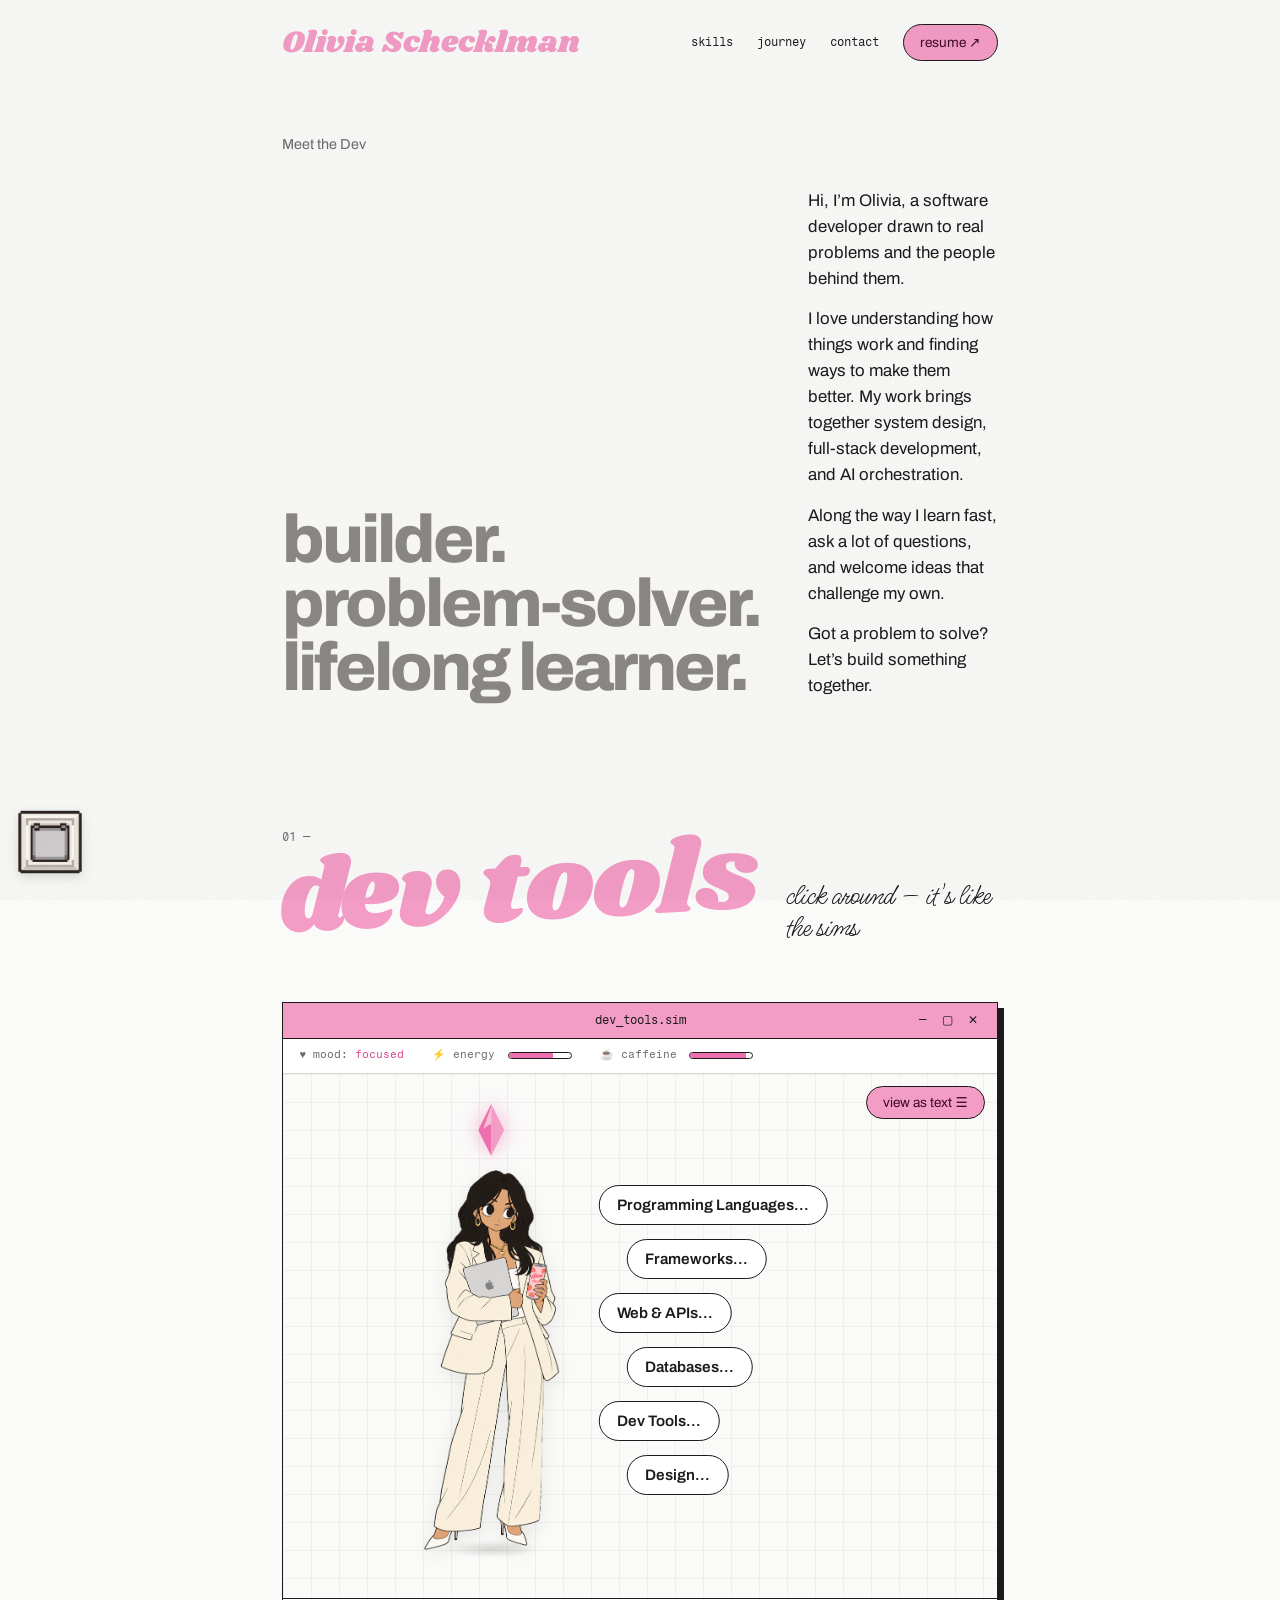
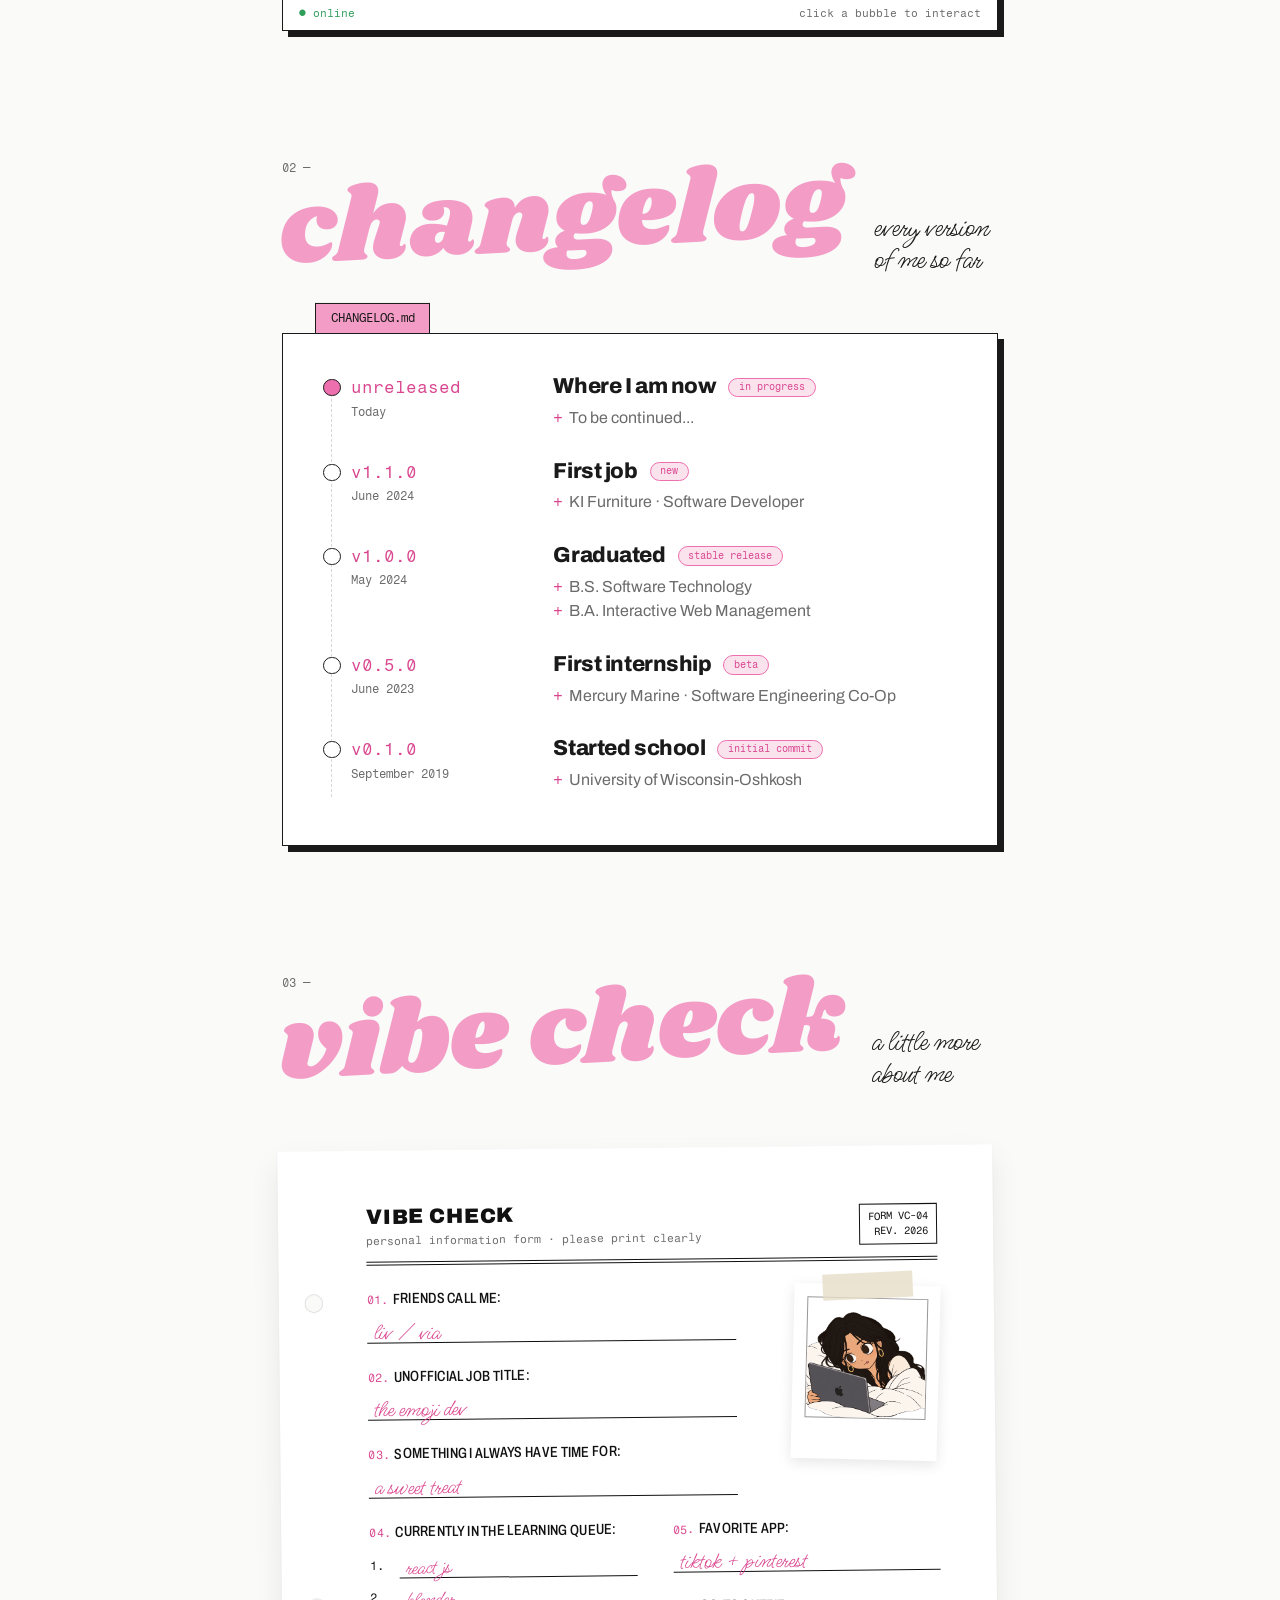
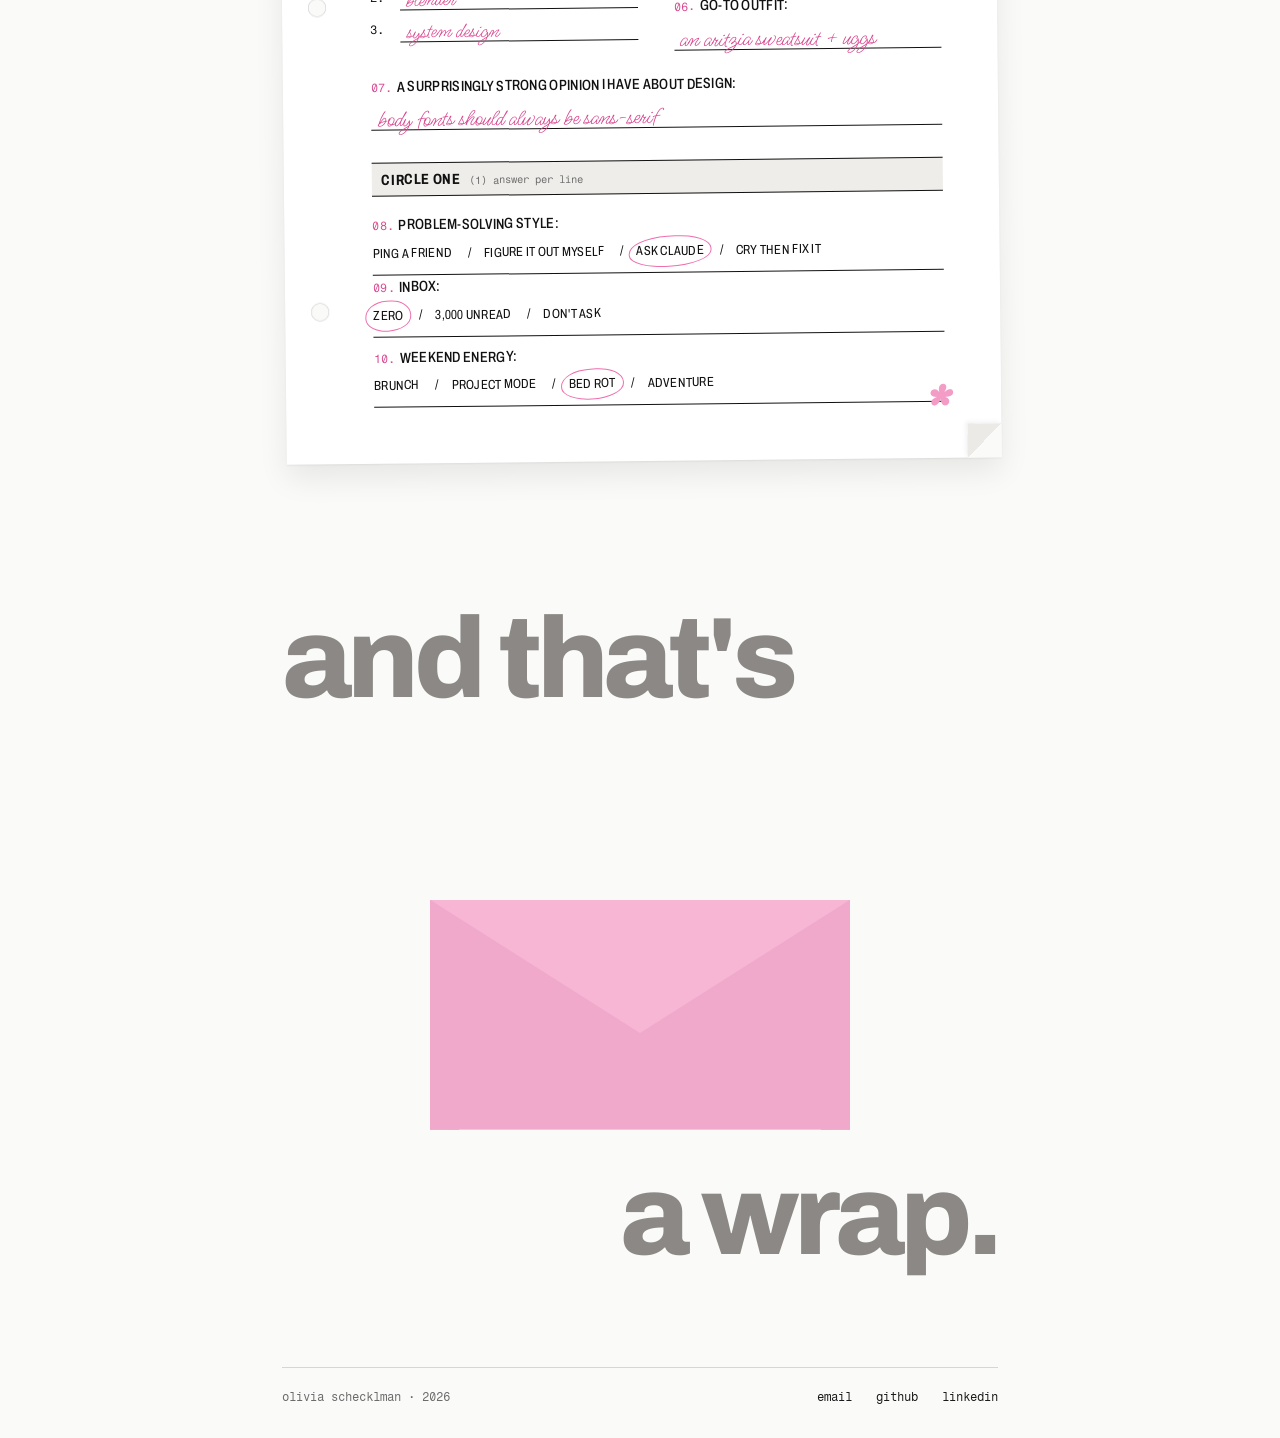
==== index.html @ 9775f5c8 "Build portfolio site with pixel cat companions - Portfolio page: intro, dev tools, changelog and vib" ====
<!DOCTYPE html>
<html lang="en">
<head>
  <meta charset="UTF-8" />
  <meta name="viewport" content="width=device-width, initial-scale=1.0" />
  <title>Olivia — Software Developer</title>
  <meta name="description" content="Portfolio of Olivia, a software developer." />
  <link rel="preconnect" href="https://fonts.googleapis.com" />
  <link rel="preconnect" href="https://fonts.gstatic.com" crossorigin />
  <link href="https://fonts.googleapis.com/css2?family=Archivo:wdth,wght@62..125,400..900&family=Fragment+Mono&family=Ms+Madi&family=Shrikhand&display=swap" rel="stylesheet" />
  <link rel="stylesheet" href="styles.css" />
</head>
<body>
  <header class="nav wrap">
    <a href="#top" class="logo">
      <span class="logo-mark">Olivia</span>
      <span class="logo-script">Schecklman</span>
    </a>
    <nav>
      <!-- <a href="#work">work</a> -->
      <a href="#skills">skills</a>
      <a href="#journey">journey</a>
      <a href="#contact">contact</a>
      <!-- Opens resume.pdf (put it next to index.html) in a new tab -->
      <a class="pill pill--pink" href="resume.pdf" target="_blank" rel="noopener">resume ↗</a>
    </nav>
  </header>

  <main id="top">
    <!-- Photo hero (handwritten notes + giant pink name over a halftone photo): hidden until there's a
         photo. To bring it back, delete the comment markers around this section (including the pair
         around the "Replace the placeholder" note) and swap in the photo.
    <section class="hero wrap">
      <p class="note hero-note hero-note--hi">Hello there!</p>
      <p class="note hero-note hero-note--guide">since you're new here,<br />let me be your tour guide</p>

-->
      <!-- Replace the placeholder with <img src="me.jpg" alt="Olivia" /> -->
<!--
      <figure class="hero-photo halftone">
        <span class="placeholder-label">your photo</span>
      </figure>

      <h1 class="hero-name">Olivia</h1>

      <svg class="doodle hero-arrow" viewBox="0 0 160 90" aria-hidden="true">
        <path d="M150 8C120 4 96 20 92 40c-4 20 22 22 20 6-2-14-30-10-44 4C50 66 30 78 8 80" />
        <path d="M18 70L8 80l13 5" />
      </svg>

      <div class="hero-foot">
        <span>Meet the Dev</span>
      </div>
    </section>
    -->


    <p class="meet-tag wrap">Meet the Dev</p>

    <!-- Intro -->
    <section class="intro wrap">
      <p class="statement">builder.<br />problem&#8209;solver.<br />lifelong learner.</p>
      <div class="intro-copy">
        <p>
          Hi, I’m Olivia, a software developer drawn to real problems and the
          people behind them.
        </p>
        <p>
          I love understanding how things work and finding ways to make them
          better. My work brings together system design, full-stack
          development, and AI orchestration. 
        </p>
        <p>
          Along the way I learn fast, ask a
          lot of questions, and welcome ideas that challenge my own.
        </p>
        <p>
          Got a problem to solve? Let’s build something together.
        </p>
      </div>
    </section>

    <!-- Work: hidden until there are projects to show. To bring it back, delete the comment markers
         around this section (including the two pairs around the "Replace with" notes), restore the
         "work" nav link, and renumber the section headings (this one is 01).
    <section id="work" class="wrap">
      <header class="sec-head">
        <span class="sec-num">01</span>
        <h2 class="sec-title">show &amp; tell</h2>
        <p class="note sec-note">fresh out of my editor</p>
      </header>

      <div class="projects">
        <article class="project" style="--tilt: -1.5deg">
          <figure class="project-shot">
            <span class="tape" aria-hidden="true"></span>
-->
            <!-- Replace with <img src="project-one.png" alt="Project One screenshot" /> -->
<!--
            <div class="thumb halftone"><span class="placeholder-label">&lt;/&gt;</span></div>
          </figure>
          <div class="project-info">
            <span class="project-num">#01</span>
            <h3>Project One</h3>
            <p class="meta">React · Node.js · Postgres</p>
            <a href="#" class="pill" target="_blank" rel="noopener">explore →</a>
          </div>
        </article>

        <article class="project" style="--tilt: 1.5deg">
          <figure class="project-shot">
            <span class="tape" aria-hidden="true"></span>
-->
            <!-- Replace with <img src="project-two.png" alt="Project Two screenshot" /> -->
<!--
            <div class="thumb halftone"><span class="placeholder-label">&lt;/&gt;</span></div>
          </figure>
          <div class="project-info">
            <span class="project-num">#02</span>
            <h3>Project Two</h3>
            <p class="meta">Python · FastAPI · Docker</p>
            <a href="#" class="pill" target="_blank" rel="noopener">explore →</a>
          </div>
        </article>
      </div>
    </section>
    -->

    <!-- Skills -->
    <section id="skills" class="wrap">
      <header class="sec-head">
        <span class="sec-num">01</span>
        <h2 class="sec-title">dev tools</h2>
        <p class="note sec-note">click around — it's like the sims</p>
      </header>

      <!-- Sims-style skill menu: categories/skills are defined in skillTree in the script at the bottom -->
      <div class="sim-window">
        <div class="sim-titlebar">
          <span aria-hidden="true"></span>
          <span class="sim-wintitle">dev_tools.sim</span>
          <span class="sim-winctl" aria-hidden="true">— ▢ ✕</span>
        </div>
        <div class="sim-hud" aria-hidden="true">
          <span>♥ mood: <b>focused</b></span>
          <span>⚡ energy <span class="sim-bar"><span style="width:72%"></span></span></span>
          <span>☕ caffeine <span class="sim-bar"><span style="width:90%"></span></span></span>
        </div>
        <div class="sim-stage">
          <button class="pill pill--pink sim-text-btn" type="button" aria-haspopup="dialog" aria-controls="skills-text">view as text ☰</button>
      <div class="sim-menu" id="sim-menu">
        <div class="sim-center">
          <svg class="plumbob" viewBox="0 0 40 80" aria-hidden="true">
            <path class="plumbob-l" d="M20 0L0 40L20 80Z" />
            <path class="plumbob-r" d="M20 0L40 40L20 80Z" />
            <path class="plumbob-shine" d="M20 4L8 38L20 30Z" />
          </svg>
          <div class="sim-figure">
            <img src="images/sim-avatar.png" alt="Illustrated avatar of Olivia in a cream suit, holding a laptop and an energy drink" />
          </div>
        </div>
      </div>
        </div>
        <p class="sim-status" aria-hidden="true"><span>● online</span><span>click a bubble to interact</span></p>
      </div>

      <!-- "View as text" pop-up: draggable by its title bar, filled from skillTree by the script -->
      <div class="sim-window text-window" id="skills-text" role="dialog" aria-labelledby="skills-text-title" hidden>
        <div class="sim-titlebar text-window-bar">
          <span aria-hidden="true"></span>
          <span class="sim-wintitle" id="skills-text-title">skills.txt</span>
          <button class="text-window-close" type="button" aria-label="Close skills list">✕</button>
        </div>
        <div class="text-window-body"></div>
      </div>

      <noscript>
        <ul class="skills">
          <li class="pill">.NET</li>
          <li class="pill">C#</li>
          <li class="pill">C</li>
          <li class="pill">C++</li>
          <li class="pill">JavaScript</li>
          <li class="pill">Java</li>
          <li class="pill">TypeScript</li>
          <li class="pill">Dart</li>
          <li class="pill">Flutter</li>
          <li class="pill">VB</li>
          <li class="pill">AutoLISP</li>
          <li class="pill">React</li>
          <li class="pill">Node.js</li>
          <li class="pill">Python</li>
          <li class="pill">SQL</li>
          <li class="pill">NoSQL</li>
          <li class="pill">HTML &amp; CSS</li>
          <li class="pill">Git</li>
          <li class="pill">REST APIs</li>
        </ul>
      </noscript>
    </section>

    <!-- Journey -->
    <section id="journey" class="wrap">
      <header class="sec-head">
        <span class="sec-num">02</span>
        <h2 class="sec-title">changelog</h2>
        <p class="note sec-note">every version of me so far</p>
      </header>

      <!-- Career changelog: newest first. Edit entries below; data-version is what the counter ticks up to -->
      <div class="changelog" id="changelog">
        <div class="changelog-tab">CHANGELOG.md</div>
        <ol class="releases">
          <li class="release is-current" style="--i:0">
            <div class="release-meta">
              <span class="release-version">unreleased</span>
              <time>Today</time>
            </div>
            <div class="release-body">
              <h3>Where I am now <span class="release-tag">in progress</span></h3>
              <ul>
              <li>To be continued...</li>
              </ul>
            </div>
          </li>
          <li class="release" style="--i:1">
            <div class="release-meta">
              <span class="release-version" data-version="1.1.0">v1.1.0</span>
              <time>June 2024</time>
            </div>
            <div class="release-body">
              <h3>First job <span class="release-tag">new</span></h3>
              <ul>
              <li>KI Furniture · Software Developer</li>
              </ul>
            </div>
          </li>
          <li class="release" style="--i:2">
            <div class="release-meta">
              <span class="release-version" data-version="1.0.0">v1.0.0</span>
              <time>May 2024</time>
            </div>
            <div class="release-body">
              <h3>Graduated <span class="release-tag">stable release</span></h3>
              <ul>
              <li>B.S. Software Technology</li>
              <li>B.A. Interactive Web Management</li>
              </ul>
            </div>
          </li>
          <li class="release" style="--i:3">
            <div class="release-meta">
              <span class="release-version" data-version="0.5.0">v0.5.0</span>
              <time>June 2023</time>
            </div>
            <div class="release-body">
              <h3>First internship <span class="release-tag">beta</span></h3>
              <ul>
              <li>Mercury Marine · Software Engineering Co-Op</li>
              </ul>
            </div>
          </li>
          <li class="release" style="--i:4">
            <div class="release-meta">
              <span class="release-version" data-version="0.1.0">v0.1.0</span>
              <time>September 2019</time>
            </div>
            <div class="release-body">
              <h3>Started school <span class="release-tag">initial commit</span></h3>
              <ul>
              <li>University of Wisconsin-Oshkosh</li>
              </ul>
            </div>
          </li>
        </ol>
      </div>
    </section>

    <!-- Tech Girl intro card — answers are written in .answer spans; move .circled to change a pick -->
    <section id="intro-card" class="wrap">
      <header class="sec-head">
        <span class="sec-num">03</span>
        <h2 class="sec-title">vibe check</h2>
        <p class="note sec-note">a little more about me</p>
      </header>

      <!-- On desktop the pages dissolve into one sheet (display: contents); on phones they become flippable pages -->
      <div class="techgirl" id="vibe-book">
        <div class="tg-page" data-page="1">
          <header class="tg-formhead">
            <div>
              <p class="tg-form-title">VIBE CHECK</p>
              <p class="tg-form-sub">personal information form · please print clearly</p>
            </div>
            <p class="tg-form-no">FORM VC-04<br />REV. 2026</p>
          </header>

          <figure class="polaroid">
            <div class="polaroid-photo">
              <img src="images/vibe-avatar.png" alt="Illustrated Olivia bundled in blankets, coding on a laptop in bed" />
            </div>
          </figure>

          <div class="tg-field tg-friends">
            <p class="tg-label">FRIENDS CALL ME:</p>
            <p class="tg-line"><span class="answer">liv / via</span></p>
          </div>

          <div class="tg-field tg-title-job">
            <p class="tg-label">UNOFFICIAL JOB TITLE:</p>
            <p class="tg-line"><span class="answer">the emoji dev</span></p>
          </div>

          <p class="tg-runfoot" aria-hidden="true">VC-04 · page 1 of 3</p>
        </div>

        <div class="tg-page" data-page="2">
          <div class="tg-field tg-time">
            <p class="tg-label">SOMETHING I ALWAYS HAVE TIME FOR:</p>
            <p class="tg-line"><span class="answer">a sweet treat</span></p>
          </div>

          <div class="tg-field tg-queue">
            <p class="tg-label">CURRENTLY IN THE LEARNING QUEUE:</p>
            <ol class="tg-list">
              <li><span class="tg-line"><span class="answer">react js</span></span></li>
              <li><span class="tg-line"><span class="answer">blender</span></span></li>
              <li><span class="tg-line"><span class="answer">system design</span></span></li>
            </ol>
          </div>

          <div class="tg-field tg-app">
            <p class="tg-label">FAVORITE APP:</p>
            <p class="tg-line"><span class="answer">tiktok + pinterest</span></p>
          </div>

          <div class="tg-field tg-outfit">
            <p class="tg-label">GO-TO OUTFIT:</p>
            <p class="tg-line"><span class="answer">an aritzia sweatsuit + uggs</span></p>
          </div>

          <div class="tg-field tg-opinion">
            <p class="tg-label">A SURPRISINGLY STRONG OPINION I HAVE ABOUT DESIGN:</p>
            <p class="tg-line"><span class="answer">body fonts should always be sans-serif</span></p>
          </div>
          <p class="tg-runfoot" aria-hidden="true">VC-04 · page 2 of 3</p>
        </div>

        <div class="tg-page" data-page="3">
          <div class="tg-circle">
            <p class="tg-circle-title">CIRCLE ONE <span>(1) answer per line</span></p>
            <div class="tg-row">
              <p class="tg-row-label">PROBLEM-SOLVING STYLE:</p>
              <ul>
                <li>PING A FRIEND</li>
                <li>FIGURE IT OUT MYSELF</li>
                <li class="circled">ASK CLAUDE</li>
                <li>CRY THEN FIX IT</li>
              </ul>
            </div>
          </div>

          <div class="tg-circle tg-circle--cont">
            <div class="tg-row">
              <p class="tg-row-label">INBOX:</p>
              <ul>
                <li class="circled">ZERO</li>
                <li>3,000 UNREAD</li>
                <li>DON'T ASK</li>
              </ul>
            </div>

            <div class="tg-row">
              <p class="tg-row-label">WEEKEND ENERGY:</p>
              <ul>
                <li>BRUNCH</li>
                <li>PROJECT MODE</li>
                <li class="circled">BED ROT</li>
                <li>ADVENTURE</li>
              </ul>
            </div>
          </div>

          <span class="tg-asterisk" aria-hidden="true">*</span>
          <p class="tg-runfoot" aria-hidden="true">VC-04 · page 3 of 3</p>
        </div>
      </div>

      <div class="tg-pager" aria-label="Page controls">
        <button class="pill tg-prev" type="button" aria-label="Previous page">← prev</button>
        <span class="tg-page-count" aria-live="polite">page 1 of 3</span>
        <button class="pill tg-next" type="button" aria-label="Next page">next →</button>
      </div>
    </section>
  </main>

  <!-- Contact / outro -->

  <div class="outro wrap">
    <p class="statement outro-top">and that's</p>

    <div class="outro-body">
      <!-- Opens as you scroll: --open drives the flap, --lift slides the letter out -->
      <div class="envelope" id="envelope">
        <div class="env-back" aria-hidden="true"></div>
        <div class="letter">
          <p class="note">
            thank you so much for taking the time to look through my portfolio!
            if you'd like to build something together, i'd love to chat.
          </p>
          <p class="note letter-sign">— Olivia</p>
        </div>
        <div class="env-front" aria-hidden="true"></div>
        <div class="env-flap" aria-hidden="true"></div>
      </div>
    </div>

    <p class="statement outro-bottom">a wrap.</p>
  </div>

  <footer id="contact" class="site-footer wrap">
    <div class="footer-row">
      <p>olivia schecklman · <span id="year"></span></p>
      <ul class="footer-links">
        <li><a href="mailto:oliviaschecklman@gmail.com">email</a></li>
        <li><a href="https://github.com/livscheck" target="_blank" rel="noopener">github</a></li>
        <li><a href="https://www.linkedin.com/" target="_blank" rel="noopener">linkedin</a></li>
      </ul>
    </div>
  </footer>

  <script src="script.js"></script>
  <script src="cats.js"></script>
</body>
</html>
---- styles.css ----
:root {
  /* Paper + ink */
  --bg: #fafaf9;
  --paper: #ffffff;
  --ink: #1a1a1a;
  --gray: #8b8885;
  --soft: #6b6b6b;
  --line: #d9d6d2;
  --tape: rgba(232, 222, 200, 0.8);

  /* One pink family, used everywhere */
  --pink: #f39cc6;      /* big bubbly type, fills */
  --pink-hi: #ee6fae;   /* highlighter, stars, circles */
  --pink-ink: #d9468f;  /* pink text that needs to be readable */
  --pink-wash: #fbe3ee; /* hover fills */

  --bubble: 'Shrikhand', cursive;
  --sans: 'Archivo', system-ui, sans-serif;
  --mono: 'Fragment Mono', ui-monospace, Menlo, monospace;
  --script: 'Ms Madi', cursive;

  --max-width: 1080px;
  /* Side padding: 1.5rem on phones, growing to 6rem on wide screens */
  --gutter: clamp(2rem, 18vw - 3rem, 12rem); /* phones stay snug, wide screens get roomy margins */
}

* {
  box-sizing: border-box;
  margin: 0;
  padding: 0;
}

html {
  scroll-behavior: smooth;
}

body {
  background: var(--bg);
  color: var(--ink);
  font-family: var(--sans);
  font-size: 16px;
  line-height: 1.55;
  overflow-x: hidden;
}

/* Faint paper grain over everything */
body::before {
  content: '';
  position: fixed;
  inset: 0;
  z-index: 50;
  pointer-events: none;
  opacity: 0.5;
  mix-blend-mode: multiply;
  background-image: url("data:image/svg+xml;utf8,<svg xmlns='http://www.w3.org/2000/svg' width='220' height='220'><filter id='n'><feTurbulence type='fractalNoise' baseFrequency='0.85' numOctaves='2' stitchTiles='stitch'/><feColorMatrix values='0 0 0 0 0 0 0 0 0 0 0 0 0 0 0 0 0 0 0.07 0'/></filter><rect width='100%' height='100%' filter='url(%23n)'/></svg>");
}

a {
  color: inherit;
  text-decoration: none;
}

.wrap {
  max-width: var(--max-width);
  margin-left: auto;
  margin-right: auto;
  padding-left: var(--gutter);
  padding-right: var(--gutter);
}

main > section + section {
  margin-top: 8rem;
}

/* ---------- Shared components ---------- */

/* Handwritten notes */
.note {
  font-family: var(--script);
  font-size: 2rem;
  line-height: 1.05;
  color: var(--ink);
}

/* Heavy grey editorial statements */
.statement {
  font-family: var(--sans);
  font-weight: 800;
  font-size: clamp(2.2rem, 5.4vw, 4.2rem);
  line-height: 0.95;
  letter-spacing: -0.045em;
  color: var(--gray);
}

/* Section header: number, big pink bubble title, handwritten aside */
/* Number on top, then the tilted title with its handwritten note to the right */
.sec-head {
  position: relative;
  display: grid;
  grid-template-columns: auto 1fr;
  align-items: end;
  column-gap: 1.5rem;
  margin-bottom: 3rem;
}

.sec-head--right {
  justify-items: end;
  text-align: right;
}

.sec-num {
  grid-column: 1 / -1;
  font-family: var(--mono);
  font-size: 0.75rem;
  color: var(--soft);
  margin-bottom: 0.25rem;
}

.sec-num::after {
  content: ' —';
}

.sec-title {
  font-family: var(--bubble);
  font-weight: 400;
  font-size: clamp(3.2rem, 9vw, 6.5rem);
  line-height: 1;
  color: var(--pink);
  /* Tilt around the bottom-left corner so the left edge stays put */
  transform: rotate(-3deg);
  transform-origin: left bottom;
}

.sec-note {
  font-size: 1.9rem;
  padding-bottom: 0.5rem;
}

/* Pills / buttons */
.pill {
  display: inline-flex;
  align-items: center;
  gap: 0.35rem;
  font-family: var(--mono);
  font-size: 0.72rem;
  text-transform: lowercase;
  color: var(--ink);
  padding: 0.35rem 0.9rem;
  background: var(--paper);
  border: 1.5px solid var(--ink);
  border-radius: 999px;
  cursor: pointer;
  transition: background 0.2s ease, box-shadow 0.2s ease, transform 0.2s ease;
}

a.pill:hover,
button.pill:hover {
  background: var(--pink-wash);
  box-shadow: 2px 2px 0 var(--ink);
  transform: translate(-1px, -1px);
}

/* Black & white halftone photo treatment (placeholders and real images) */
.halftone {
  position: relative;
  overflow: hidden;
  background: linear-gradient(160deg, #eceae7, #d3d0cc);
}

.halftone img {
  display: block;
  width: 100%;
  height: 100%;
  object-fit: cover;
  filter: grayscale(1) contrast(1.15);
}

.halftone::after {
  content: '';
  position: absolute;
  inset: 0;
  pointer-events: none;
  mix-blend-mode: multiply;
  opacity: 0.6;
  background: radial-gradient(circle, rgba(0, 0, 0, 0.25) 0.8px, transparent 1.3px) 0 0 / 4px 4px;
}

.placeholder-label {
  position: relative;
  z-index: 1;
  font-family: var(--mono);
  font-size: 0.75rem;
  text-transform: uppercase;
  color: var(--soft);
}

/* Washi tape strip */
.tape {
  position: absolute;
  top: -12px;
  left: 50%;
  z-index: 2;
  width: 96px;
  height: 26px;
  background: var(--tape);
  transform: translateX(-50%) rotate(-5deg);
}

/* Hand-drawn doodle lines */
.doodle {
  fill: none;
  stroke: var(--ink);
  stroke-width: 1.6;
  stroke-linecap: round;
  stroke-linejoin: round;
  stroke-dasharray: 5 6;
}

.doodle path + path {
  stroke-dasharray: none;
}

/* ---------- Nav ---------- */
.nav {
  display: flex;
  justify-content: space-between;
  align-items: center;
  gap: 1rem;
  padding-top: 1.5rem;
  padding-bottom: 1.5rem;
}

.logo {
  display: flex;
  align-items: baseline;
  gap: 0.4rem;
  line-height: 1;
}

.logo-mark {
  font-family: var(--bubble);
  font-size: 1.9rem;
  color: var(--pink);
}

.logo-script {
  font-family: var(--bubble);
  font-size: 1.9rem;
  color: var(--pink);
}

.nav nav {
  display: flex;
  flex-wrap: wrap;
  align-items: center;
  gap: 0.4rem 1.5rem;
  font-family: var(--mono);
  font-size: 0.75rem;
  text-transform: lowercase;
}

.nav nav a {
  background-image: linear-gradient(var(--pink), var(--pink));
  background-size: 0 45%;
  background-position: 0 85%;
  background-repeat: no-repeat;
  transition: background-size 0.25s ease;
}

.nav nav a:hover {
  background-size: 100% 45%;
}

/* The resume button is a pill, not a highlighted text link */
.nav nav a.pill {
  background-image: none;
}

/* ---------- Hero ---------- */
.hero {
  position: relative;
  min-height: 600px;
  margin-top: 1rem;
  display: grid;
  place-items: center;
}

.hero-photo {
  position: relative;
  z-index: 1;
  width: min(300px, 62vw);
  aspect-ratio: 3 / 4;
  display: grid;
  place-items: center;
  box-shadow: 0 10px 30px rgba(0, 0, 0, 0.08);
}

.hero-name {
  position: absolute;
  left: 50%;
  top: 52%;
  z-index: 2;
  font-family: var(--bubble);
  font-weight: 400;
  font-size: clamp(5.5rem, 22vw, 17rem);
  line-height: 1;
  color: var(--pink);
  mix-blend-mode: multiply;
  white-space: nowrap;
  transform: translate(-50%, -50%) rotate(-5deg);
  pointer-events: none;
}

.hero-note {
  position: absolute;
  z-index: 3;
  font-size: clamp(2rem, 4.5vw, 3.2rem);
}

.hero-note--hi {
  top: 0.5rem;
  left: var(--gutter);
  transform: rotate(-4deg);
}

.hero-note--guide {
  top: 4.5rem;
  right: var(--gutter);
  font-size: clamp(1.7rem, 3.4vw, 2.4rem);
  text-align: right;
  transform: rotate(3deg);
}

.hero-arrow {
  position: absolute;
  top: 7.5rem;
  right: 26%;
  z-index: 3;
  width: 140px;
}

.hero-foot {
  position: absolute;
  left: var(--gutter);
  right: var(--gutter);
  bottom: 0.5rem;
  z-index: 3;
  display: flex;
  justify-content: space-between;
  font-size: 0.9rem;
  color: var(--soft);
}

/* ---------- Intro ---------- */
.meet-tag {
  margin-top: 3rem;
  margin-bottom: 2rem;
  font-size: 0.9rem;
  color: var(--soft);
}

@media (max-width: 640px) {
  .meet-tag {
    margin-top: 2rem;
    font-size: 0.75rem;
  }
}

.intro {
  display: grid;
  grid-template-columns: 1.4fr 1fr;
  gap: 3rem;
  align-items: end;
}

main > .intro {
  margin-top: 5rem;
}

.meet-tag + .intro {
  margin-top: 0;
}

.intro .statement {
  white-space: nowrap;
}

.intro-copy {
  max-width: 420px;
  justify-self: end;
  font-size: 1.05rem;
}

.intro-copy p + p {
  margin-top: 0.9rem;
}

/* ---------- Projects ---------- */
.projects {
  display: grid;
  grid-template-columns: repeat(auto-fill, minmax(300px, 1fr));
  gap: 3.5rem 3rem;
}

.project {
  transform: rotate(var(--tilt, 0deg));
}

.project-shot {
  position: relative;
  padding: 0.75rem;
  background: var(--paper);
  box-shadow: 0 6px 20px rgba(0, 0, 0, 0.08);
}

.thumb {
  aspect-ratio: 4 / 3;
  display: grid;
  place-items: center;
}

.thumb .placeholder-label {
  font-size: 1.4rem;
}

.project-info {
  display: grid;
  grid-template-columns: 1fr auto;
  align-items: end;
  gap: 0 1rem;
  padding: 1.1rem 0.25rem 0;
}

.project-num {
  grid-column: 1 / -1;
  font-family: var(--mono);
  font-size: 0.7rem;
  color: var(--pink-ink);
}

.project h3 {
  font-weight: 800;
  font-size: 1.6rem;
  letter-spacing: -0.03em;
  line-height: 1.1;
}

.meta {
  grid-column: 1;
  font-family: var(--mono);
  font-size: 0.72rem;
  color: var(--soft);
}

.project .pill {
  grid-column: 2;
  grid-row: 2 / span 2;
  align-self: center;
}

/* ---------- Skills: Sims-style pie menu ---------- */
/* Game-window chrome around the Sims menu */
.sim-window {
  max-width: 940px;
  margin: 0 auto;
  background: var(--paper);
  border: 1.5px solid var(--ink);
  box-shadow: 6px 6px 0 var(--ink);
}

.sim-titlebar {
  display: grid;
  grid-template-columns: 1fr auto 1fr;
  align-items: center;
  gap: 1rem;
  padding: 0.5rem 0.9rem;
  background: var(--pink);
  border-bottom: 1.5px solid var(--ink);
  font-family: var(--mono);
  font-size: 0.75rem;
}

.sim-wintitle {
  font-weight: 500;
}

.sim-winctl {
  justify-self: end;
  letter-spacing: 0.35em;
}

/* Sims-style needs bar */
.sim-hud {
  display: flex;
  flex-wrap: wrap;
  gap: 0.4rem 1.75rem;
  padding: 0.55rem 1rem;
  border-bottom: 1px solid var(--line);
  font-family: var(--mono);
  font-size: 0.68rem;
  color: var(--soft);
}

.sim-hud b {
  font-weight: 500;
  color: var(--pink-ink);
}

.sim-bar {
  display: inline-block;
  width: 64px;
  height: 7px;
  margin-left: 0.35rem;
  vertical-align: middle;
  border: 1px solid var(--ink);
  border-radius: 999px;
  overflow: hidden;
}

.sim-bar span {
  display: block;
  height: 100%;
  background: var(--pink-hi);
}

/* Play area: faint build-mode grid */
.sim-stage {
  position: relative;
  padding: 1rem 1rem 0.5rem;
  background:
    linear-gradient(var(--bg) 0 0) padding-box,
    var(--bg);
  background-image:
    linear-gradient(rgba(0, 0, 0, 0.045) 1px, transparent 1px),
    linear-gradient(90deg, rgba(0, 0, 0, 0.045) 1px, transparent 1px);
  background-size: 28px 28px;
}

.sim-text-btn {
  position: absolute;
  top: 0.75rem;
  right: 0.75rem;
  z-index: 5;
}

/* Pink pill button ("view as text", nav "resume") */
.pill--pink {
  padding: 0.45rem 1rem;
  font-family: var(--sans);
  font-size: 0.85rem;
  font-weight: 400;
  /* Dark plum on pink: same pink button, much stronger text contrast */
  color: #3d0a24;
  background: var(--pink);
}

.pill--pink:hover,
a.pill--pink:hover,
button.pill--pink:hover {
  background: var(--pink-hi);
}

/* Floating text window */
.text-window {
  position: fixed;
  z-index: 60;
  top: 0;
  left: 0;
  width: min(420px, calc(100vw - 2rem));
  max-height: min(560px, calc(100vh - 2rem));
  display: flex;
  flex-direction: column;
  margin: 0;
}

.text-window[hidden] {
  display: none;
}

.text-window-bar {
  /* Empty spacer matches the close button so the title stays centred */
  grid-template-columns: 22px 1fr 22px;
  cursor: grab;
  user-select: none;
  touch-action: none;
}

.text-window.is-dragging .text-window-bar {
  cursor: grabbing;
}

.text-window-bar .sim-wintitle {
  justify-self: center;
}

.text-window-close {
  font: inherit;
  width: 22px;
  height: 22px;
  display: grid;
  place-items: center;
  background: var(--paper);
  border: 1.5px solid var(--ink);
  border-radius: 4px;
  cursor: pointer;
}

.text-window-close:hover {
  background: var(--pink-wash);
}

.text-window-body {
  overflow-y: auto;
  padding: 1rem 1.25rem 1.25rem;
  font-family: var(--mono);
  font-size: 0.78rem;
  line-height: 1.6;
}

/* One typeface (mono) throughout; hierarchy comes from case, colour and indent */
.text-window-body h3 {
  margin-top: 1rem;
  font-size: 0.78rem;
  font-weight: 500;
  text-transform: uppercase;
  letter-spacing: 0.04em;
}

.text-window-body h3:first-child {
  margin-top: 0;
}

.text-window-body h4 {
  margin-top: 0.4rem;
  font-size: 0.78rem;
  font-weight: 400;
  color: var(--pink-ink);
}

.text-window-body ul {
  list-style: none;
  padding-left: 1rem;
}

.text-window-body li::before {
  content: '- ';
  color: var(--soft);
}

.sim-status {
  display: flex;
  justify-content: space-between;
  gap: 1rem;
  padding: 0.45rem 1rem;
  border-top: 1.5px solid var(--ink);
  font-family: var(--mono);
  font-size: 0.66rem;
  color: var(--soft);
}

.sim-status span:first-child {
  color: #2f9e5b;
}

@media (max-width: 640px) {
  .sim-window {
    box-shadow: 4px 4px 0 var(--ink);
  }

  .sim-winctl {
    display: none;
  }

  .sim-titlebar.text-window-bar {
    grid-template-columns: 22px 1fr 22px;
  }

  .text-window-bar .sim-wintitle {
    justify-self: center;
  }
}

.sim-menu {
  position: relative;
  max-width: 860px;
  height: 410px;
  margin: 0 auto;
  transition: height 0.3s ease;
}

.sim-center {
  position: absolute;
  left: 50%;
  top: var(--cy, 50%);
  /* --fx slides the sim sideways when the bubbles move into one column */
  transform: translate(calc(-50% + var(--fx, 0px)), -50%);
  transition: transform 0.5s cubic-bezier(0.22, 1, 0.36, 1);
  display: flex;
  flex-direction: column;
  align-items: center;
}

/* Full-body sim illustration (transparent PNG) standing in the middle */
.sim-figure {
  position: relative;
}

.sim-figure img {
  display: block;
  height: 380px;
  width: auto;
  filter: drop-shadow(0 6px 10px rgba(0, 0, 0, 0.08));
}

.is-narrow .sim-figure img {
  height: 300px;
}

/* Soft ground shadow under the feet */
.sim-figure::after {
  content: '';
  position: absolute;
  left: 50%;
  bottom: -8px;
  z-index: -1;
  width: 70%;
  height: 18px;
  background: radial-gradient(closest-side, rgba(0, 0, 0, 0.14), transparent);
  transform: translateX(-50%);
}

/* Floating, spinning plumbob */
.plumbob {
  position: absolute;
  bottom: calc(100% + 14px);
  width: 26px;
  height: 52px;
  filter: drop-shadow(0 0 10px rgba(238, 111, 174, 0.55));
  animation:
    plumbob-float 2.4s ease-in-out infinite,
    plumbob-spin 4s linear infinite;
}

.plumbob-l { fill: var(--pink-hi); }
.plumbob-r { fill: var(--pink); }
.plumbob-shine { fill: rgba(255, 255, 255, 0.55); }

@keyframes plumbob-float {
  0%, 100% { translate: 0 0; }
  50% { translate: 0 -8px; }
}

@keyframes plumbob-spin {
  to { rotate: y 360deg; }
}

.sim-bubble {
  position: absolute;
  left: 50%;
  top: var(--cy, 50%);
  z-index: 1;
  display: inline-flex;
  align-items: center;
  gap: 0.5rem;
  height: 40px;
  padding: 0 1.1rem;
  font-family: var(--sans);
  font-size: 0.95rem;
  font-weight: 600;
  white-space: nowrap;
  color: var(--ink);
  background: var(--paper);
  border: 1.5px solid var(--ink);
  border-radius: 999px;
  transform: translate(calc(-50% + var(--tx, 0px)), calc(-50% + var(--ty, 0px))) scale(1);
  transition:
    transform 0.4s cubic-bezier(0.34, 1.56, 0.64, 1),
    opacity 0.25s ease,
    background 0.2s ease,
    box-shadow 0.2s ease;
}

.sim-bubble.is-hidden {
  opacity: 0;
  transform: translate(-50%, -50%) scale(0.2);
  pointer-events: none;
}

button.sim-bubble {
  cursor: pointer;
}

button.sim-bubble:hover {
  background: var(--pink-wash);
  box-shadow: 2px 2px 0 var(--ink);
}

button.sim-bubble:focus-visible {
  outline: 2px solid var(--pink-ink);
  outline-offset: 2px;
}

.sim-bubble--leaf {
  padding: 0 1.1rem;
  font-family: var(--mono);
  font-size: 0.8rem;
  font-weight: 400;
}

.sim-bubble--back {
  padding: 0 1.1rem 0 0;
  z-index: 2;
  background: var(--pink);
}

.sim-bubble--back::before {
  content: '◀';
  display: grid;
  place-items: center;
  align-self: stretch;
  width: 32px;
  font-size: 0.65rem;
  border-right: 1.5px solid var(--ink);
}

@media (prefers-reduced-motion: reduce) {
  .sim-bubble,
  .plumbob {
    transition: none;
    animation: none;
  }
}

.skills {
  list-style: none;
  display: flex;
  flex-wrap: wrap;
  justify-content: center;
  gap: 0.6rem;
}

/* Changelog — career as release notes, newest first */
.changelog {
  position: relative;
  max-width: 820px;
  margin: 0 auto;
  padding: 2.5rem 2.5rem 1.5rem;
  background: var(--paper);
  border: 1.5px solid var(--ink);
  box-shadow: 6px 6px 0 var(--ink);
}

/* File tab like an open editor */
.changelog-tab {
  position: absolute;
  top: -1.5px;
  left: 2rem;
  transform: translateY(-100%);
  padding: 0.35rem 0.9rem;
  font-family: var(--mono);
  font-size: 0.72rem;
  background: var(--pink);
  border: 1.5px solid var(--ink);
  border-bottom: none;
}

.releases {
  list-style: none;
  position: relative;
}

/* Vertical dashed timeline running through the version column */
.releases::before {
  content: '';
  position: absolute;
  top: 0.6rem;
  bottom: 1.5rem;
  left: 0.45rem;
  border-left: 1.5px dashed var(--line);
}

.release {
  position: relative;
  display: grid;
  grid-template-columns: 170px 1fr;
  gap: 0.5rem 2rem;
  padding: 0 0 1.75rem 1.75rem;
  opacity: 0;
  transform: translateY(14px);
  transition: opacity 0.5s ease, transform 0.5s ease;
  transition-delay: calc(var(--i) * 220ms);
}

.is-visible .release {
  opacity: 1;
  transform: none;
}

/* Commit dot on the timeline */
.release::before {
  content: '';
  position: absolute;
  left: 0;
  top: 0.3rem;
  width: 0.95rem;
  height: 0.95rem;
  border-radius: 50%;
  background: var(--paper);
  border: 1.5px solid var(--ink);
}

.release.is-current::before {
  background: var(--pink-hi);
  animation: release-pulse 1.8s ease-out infinite;
}

@keyframes release-pulse {
  0% { box-shadow: 0 0 0 0 rgba(238, 111, 174, 0.5); }
  100% { box-shadow: 0 0 0 12px rgba(238, 111, 174, 0); }
}

.release-meta {
  display: flex;
  flex-direction: column;
  gap: 0.2rem;
  font-family: var(--mono);
}

.release-version {
  font-size: 1.05rem;
  font-weight: 500;
  font-variant-numeric: tabular-nums;
  color: var(--pink-ink);
}

.release-meta time {
  font-size: 0.72rem;
  color: var(--soft);
}

.release-body h3 {
  display: flex;
  flex-wrap: wrap;
  align-items: center;
  gap: 0.35rem 0.75rem;
  font-weight: 800;
  font-size: 1.35rem;
  letter-spacing: -0.02em;
  line-height: 1.2;
}

.release-tag {
  font-family: var(--mono);
  font-size: 0.65rem;
  font-weight: 400;
  letter-spacing: 0;
  padding: 0.15rem 0.6rem;
  background: var(--pink-wash);
  border: 1px solid var(--pink-hi);
  border-radius: 999px;
  color: var(--pink-ink);
}

.release-body ul {
  list-style: none;
  margin-top: 0.35rem;
}

.release-body li {
  position: relative;
  padding-left: 1rem;
  color: var(--soft);
}

.release-body li::before {
  content: '+';
  position: absolute;
  left: 0;
  font-family: var(--mono);
  color: var(--pink-ink);
}

@media (max-width: 640px) {
  .changelog {
    padding: 2rem 1.25rem 1rem;
    box-shadow: 4px 4px 0 var(--ink);
  }

  .release {
    grid-template-columns: 1fr;
    gap: 0.25rem;
  }

  .release-meta {
    flex-direction: row;
    align-items: baseline;
    gap: 0.75rem;
  }
}

@media (prefers-reduced-motion: reduce) {
  .release {
    transition: none;
  }

  .release.is-current::before {
    animation: none;
  }
}

/* Tech Girl intro card */
.techgirl {
  --tg-ink: #111;
  --tg-rule: 1px solid var(--tg-ink);
  /* One small type scale for the whole form */
  --tg-label-size: 0.92rem;
  --tg-option-size: 0.82rem;
  --tg-answer-size: 1.5rem;
  position: relative;
  max-width: 900px;
  margin: 0 auto;
  /* A printed sheet: white paper, punched holes on the left, soft lift off the page */
  padding: 3.5rem 3.5rem 3.5rem 5.5rem;
  background: var(--paper);
  box-shadow:
    0 1px 2px rgba(0, 0, 0, 0.06),
    0 14px 30px rgba(0, 0, 0, 0.08);
  transform: rotate(-0.6deg);
  font-family: 'Archivo', sans-serif;
  font-stretch: 75%;
  color: var(--tg-ink);

  /* Laid out like the printed template: 12 columns, fields placed by area */
  display: grid;
  grid-template-columns: repeat(12, 1fr);
  grid-template-areas:
    "head    head    head    head    head    head    head    head    head    head    head    head"
    "friends friends friends friends friends friends friends friends photo   photo   photo   photo"
    "job     job     job     job     job     job     job     job     photo   photo   photo   photo"
    "time    time    time    time    time    time    time    time    photo   photo   photo   photo"
    "queue   queue   queue   queue   queue   queue   app     app     app     app     app     app"
    "queue   queue   queue   queue   queue   queue   outfit  outfit  outfit  outfit  outfit  outfit"
    "opinion opinion opinion opinion opinion opinion opinion opinion opinion opinion opinion opinion"
    "circle  circle  circle  circle  circle  circle  circle  circle  circle  circle  circle  circle"
    "circle2 circle2 circle2 circle2 circle2 circle2 circle2 circle2 circle2 circle2 circle2 circle2";
  column-gap: 2.25rem;
  row-gap: 1.5rem;
}

/* Hole punches down the left edge */
.techgirl::before {
  content: '';
  position: absolute;
  top: 0;
  bottom: 0;
  left: 1.6rem;
  width: 18px;
  background: radial-gradient(circle, var(--bg) 0 8px, rgba(0, 0, 0, 0.12) 8.5px 9px, transparent 9.5px) center / 18px 33.33% repeat-y;
  pointer-events: none;
}

/* Paper corner fold, bottom-right */
.techgirl::after {
  content: '';
  position: absolute;
  right: 0;
  bottom: 0;
  width: 34px;
  height: 34px;
  background: linear-gradient(135deg, #eceae6 0 50%, var(--bg) 50%);
  box-shadow: -2px -2px 4px rgba(0, 0, 0, 0.05);
}

.tg-formhead { grid-area: head; }
.tg-friends { grid-area: friends; }
.tg-title-job { grid-area: job; }
.tg-time    { grid-area: time; }
.polaroid   { grid-area: photo; }
.tg-queue   { grid-area: queue; }
.tg-app     { grid-area: app; }
.tg-outfit  { grid-area: outfit; }
.tg-opinion { grid-area: opinion; }
.tg-circle  { grid-area: circle; }
/* Circle-one continues (split so phone pages stay letter-sized); butt it up against the first part */
.tg-circle.tg-circle--cont { grid-area: circle2; margin-top: -2rem; }

.tg-label,
.tg-row-label {
  font-size: var(--tg-label-size);
  font-weight: 500;
  letter-spacing: 0.02em;
  line-height: 1.25;
}

/* Answer line: handwritten text sitting on a ruled line */
.tg-line {
  display: flex;
  align-items: flex-end;
  min-height: 2.2rem;
  border-bottom: var(--tg-rule);
  padding: 0 0.4rem;
}

.answer {
  font-family: var(--script);
  font-stretch: normal;
  font-size: var(--tg-answer-size);
  line-height: 1;
  color: var(--pink-ink);
  /* Drop the baseline onto the rule so letters sit on it and descenders cross it */
  transform: translateY(var(--sit, 0.1em));
}

.polaroid {
  position: relative;
  align-self: start;
  justify-self: end;
  width: 88%;
  padding: 0.8rem 0.8rem 2.6rem;
  background: var(--paper);
  box-shadow: 0 4px 14px rgba(0, 0, 0, 0.1);
  transform: rotate(2deg);
}

.polaroid::before {
  content: '';
  position: absolute;
  top: -12px;
  left: 50%;
  z-index: 1;
  width: 90px;
  height: 26px;
  background: var(--tape);
  transform: translateX(-50%) rotate(-4deg);
}

.polaroid-photo {
  aspect-ratio: 1 / 1;
  overflow: hidden;
  display: grid;
  place-items: center;
  border: 0.5px solid rgba(26, 26, 26, 0.45);
}

.polaroid-photo img {
  display: block;
  width: 118%;
  max-width: none;
  height: auto;
  margin-top: 12%;
}

.tg-list {
  list-style: none;
  counter-reset: queue;
  margin-top: 0.4rem;
}

.tg-list li {
  counter-increment: queue;
  display: flex;
  align-items: flex-end;
  gap: 1rem;
}

.tg-list li::before {
  content: counter(queue) '.';
  font-family: var(--mono);
  font-size: 0.75rem;
  padding-bottom: 0.25rem;
}

.tg-list .tg-line {
  flex: 1;
  min-height: 2rem;
}

.tg-list .answer {
  font-size: calc(var(--tg-answer-size) * 0.92);
}

.tg-circle {
  margin-top: 0.5rem;
  container-type: inline-size;
}

.tg-circle-title {
  font-size: 1.3rem;
  color: var(--pink-ink);
  margin-bottom: 0.5rem;
}

.tg-row {
  display: grid;
  grid-template-columns: max-content 1fr;
  column-gap: 2.5rem;
  align-items: baseline;
  gap: 0.75rem;
  padding: 0.65rem 0;
  border-bottom: var(--tg-rule);
}

/* When the options can't fit beside the label, put the label on its own line above them */
@container (max-width: 720px) {
  .tg-row {
    grid-template-columns: 1fr;
    gap: 0.6rem;
  }
}

.tg-row ul {
  list-style: none;
  display: flex;
  flex-wrap: wrap;
  align-items: center;
  gap: 0.6rem 0;
  font-size: var(--tg-option-size);
  letter-spacing: 0.02em;
}

.tg-row li {
  position: relative;
  white-space: nowrap;
}

/* Slash trails each option (not leads), so a wrapped line never starts with "/" */
.tg-row li:not(:last-child) {
  margin-right: 2rem;
}

/* Separator sits outside each option so the circle only wraps the word */
.tg-row li:not(:last-child)::before {
  content: '/';
  position: absolute;
  right: -1.25rem;
}

/* Hand-drawn circle around the chosen option */
.tg-row li.circled::after {
  content: '';
  position: absolute;
  inset: -0.4em -0.6em;
  border: 1.5px solid var(--pink-hi);
  border-radius: 50% 45% 55% 50% / 55% 50% 50% 45%;
  transform: rotate(-3deg);
  pointer-events: none;
}

/* Phones: one option per line, no slashes */
@container (max-width: 480px) {
  .tg-row ul {
    flex-direction: column;
    align-items: flex-start;
    gap: 0.7rem;
    padding-left: 0.6rem;
  }

  .tg-row li:not(:last-child) {
    margin-right: 0;
  }

  .tg-row li:not(:last-child)::before {
    content: none;
  }
}

.tg-row-label {
  white-space: nowrap;
}

.tg-asterisk {
  position: absolute;
  right: 3.25rem;
  bottom: 0.75rem;
  font-family: var(--bubble);
  font-size: 4rem;
  line-height: 1;
  color: var(--pink);
}

/* ---- Printed-form details ---- */
/* Form title block with a double rule, like the top of a paper form */
.tg-formhead {
  display: flex;
  justify-content: space-between;
  align-items: flex-end;
  gap: 1rem;
  padding-bottom: 0.75rem;
  border-bottom: 4px double var(--tg-ink);
}

.tg-form-title {
  font-family: var(--sans);
  font-stretch: 100%;
  font-weight: 900;
  font-size: 1.3rem;
  letter-spacing: 0.04em;
  line-height: 1;
}

.tg-form-sub {
  margin-top: 0.3rem;
  font-family: var(--mono);
  font-size: 0.7rem;
  color: var(--soft);
}

.tg-form-no {
  flex-shrink: 0;
  white-space: nowrap;
  font-family: var(--mono);
  font-size: 0.65rem;
  line-height: 1.4;
  text-align: right;
  padding: 0.3rem 0.5rem;
  border: 1px solid var(--tg-ink);
}

/* Question numbers (01. 02. ...) are added by the script */
.tg-qnum {
  margin-right: 0.35em;
  font-family: var(--mono);
  font-size: 0.8em;
  font-weight: 400;
  font-stretch: normal;
  color: var(--pink-ink);
}

/* "Circle one" as a shaded instruction band */
.tg-circle-title {
  padding: 0.3rem 0.6rem;
  background: #efedea;
  border-top: 1px solid var(--tg-ink);
  border-bottom: 1px solid var(--tg-ink);
  color: var(--tg-ink);
  font-weight: 700;
  font-size: var(--tg-label-size);
  letter-spacing: 0.04em;
}

.tg-circle-title span {
  margin-left: 0.4rem;
  font-family: var(--mono);
  font-size: 0.65rem;
  font-weight: 400;
  letter-spacing: 0;
  color: var(--soft);
}

/* Running page footer, phones only */
.tg-runfoot {
  display: none;
}

/* Desktop: page wrappers vanish so every field sits in the single-sheet grid */
.tg-page {
  display: contents;
}

.tg-pager {
  display: none;
}

/* Phones: a stack of letter-size pages you flip like a book (see script) */
@media (max-width: 640px) {
  .techgirl {
    display: grid;
    grid-template-columns: 1fr;
    grid-template-areas: none;
    padding: 0;
    background: none;
    box-shadow: none;
    transform: none;
    perspective: 1800px;
    touch-action: pan-y;
    container-type: inline-size;
  }

  .techgirl::before,
  .techgirl::after {
    content: none;
  }

  /* All pages share one grid cell, so they stack and match the tallest page */
  .tg-page {
    grid-area: 1 / 1;
    position: relative;
    z-index: calc(10 - var(--n, 0));
    display: flex;
    flex-direction: column;
    gap: 1.6rem;
    /* Letter proportions, driven by the book's width so pages never grow sideways */
    min-width: 0;
    min-height: calc(100cqi * 11 / 8.5);
    padding: 2.25rem 1.5rem 2.5rem 3rem;
    background: var(--paper);
    box-shadow:
      0 1px 2px rgba(0, 0, 0, 0.06),
      0 10px 24px rgba(0, 0, 0, 0.08);
    transform-origin: left center;
    transform: rotateY(0deg);
    transition: transform 0.75s cubic-bezier(0.45, 0.05, 0.25, 1), box-shadow 0.75s ease;
    backface-visibility: hidden;
  }

  /* Hole punches + folded corner on every page */
  .tg-page::before {
    content: '';
    position: absolute;
    top: 0;
    bottom: 0;
    left: 0.85rem;
    width: 14px;
    background: radial-gradient(circle, var(--bg) 0 6px, rgba(0, 0, 0, 0.12) 6.5px 7px, transparent 7.5px) center / 14px 33.33% repeat-y;
  }

  .tg-page::after {
    content: '';
    position: absolute;
    right: 0;
    bottom: 0;
    width: 26px;
    height: 26px;
    background: linear-gradient(135deg, #eceae6 0 50%, var(--bg) 50%);
  }

  /* Turned pages swing left and disappear behind the stack */
  .tg-page.is-turned {
    transform: rotateY(-178deg);
    box-shadow: none;
    pointer-events: none;
  }

  .techgirl {
    --tg-label-size: 0.85rem;
    --tg-option-size: 0.8rem;
    --tg-answer-size: 1.35rem;
  }

  /* Cancel the page gap so the circle-one rows read as one block */
  .tg-circle.tg-circle--cont {
    margin-top: -1.6rem;
  }

  .tg-runfoot {
    display: block;
    position: absolute;
    left: 3rem;
    bottom: 0.9rem;
    font-family: var(--mono);
    font-size: 0.6rem;
    color: var(--soft);
  }

  .tg-form-title {
    font-size: 1.3rem;
  }

  .polaroid {
    width: 170px;
    align-self: center;
    padding: 0.7rem 0.7rem 2.2rem;
  }

  .tg-asterisk {
    right: 2.25rem;
    bottom: 0.4rem;
    font-size: 3rem;
  }

  .tg-pager {
    display: flex;
    justify-content: space-between;
    align-items: center;
    margin-top: 1.25rem;
    font-family: var(--mono);
    font-size: 0.72rem;
    color: var(--soft);
  }

  .tg-pager .pill:disabled {
    opacity: 0.35;
    cursor: default;
    box-shadow: none;
    transform: none;
    background: var(--paper);
  }
}

@media (max-width: 640px) and (prefers-reduced-motion: reduce) {
  .tg-page {
    transition: none;
  }
}

/* ---------- Outro / contact ---------- */
.outro {
  position: relative;
  margin-top: 9rem;
  /* Size the big words from the content width (inside the gutters), not the viewport */
  container-type: inline-size;
}

.outro .statement {
  font-size: clamp(2.6rem, 16cqi, 8rem);
}

.outro-top {
  text-align: left;
}

/* Envelope sits centred between "and that's" (right) and "a wrap." (left) */
.outro-body {
  display: flex;
  justify-content: center;
  margin: 1rem 0 2rem;
}

/* Footer: one quiet row under a thin rule */
.site-footer {
  margin-top: 6rem;
  padding-bottom: 2rem;
}

.footer-row {
  display: flex;
  justify-content: space-between;
  align-items: baseline;
  flex-wrap: wrap;
  gap: 0.75rem 2rem;
  padding-top: 1.25rem;
  border-top: 1px solid var(--line);
  font-family: var(--mono);
  font-size: 0.75rem;
  color: var(--soft);
}

.footer-links {
  list-style: none;
  display: flex;
  gap: 1.5rem;
}

.footer-links a {
  color: var(--ink);
  background-image: linear-gradient(var(--pink), var(--pink));
  background-size: 0 45%;
  background-position: 0 85%;
  background-repeat: no-repeat;
  transition: background-size 0.25s ease;
}

.footer-links a:hover {
  background-size: 100% 45%;
}

/* Envelope: flap opens and the letter slides out as you scroll (see script) */
.envelope {
  --open: 0;
  --lift: 0;
  position: relative;
  width: min(420px, 100%);
  height: 230px;
  margin-top: 170px;
  perspective: 900px;
  /* Hide the letter below the envelope, but let it rise freely above */
  clip-path: inset(-400px -60px 0 -60px);
}

.env-back,
.env-front,
.env-flap {
  position: absolute;
  left: 0;
  right: 0;
}

.env-back {
  inset: 0;
  background: var(--pink);
}

/* Front pocket with the V cut, sits over the bottom of the letter */
.env-front {
  inset: 0;
  z-index: 3;
  background: #f1a9cb;
  clip-path: polygon(0 0, 50% 52%, 100% 0, 100% 100%, 0 100%);
}

/* Flap: points down when closed, rotates up and back as it opens */
.env-flap {
  top: 0;
  z-index: 4;
  height: 58%;
  background: #f6b6d4;
  clip-path: polygon(0 0, 100% 0, 50% 100%);
  transform-origin: top;
  transform: rotateX(calc(var(--open) * 180deg));
}

.envelope.is-open .env-flap {
  z-index: 0;
  background: #f8c3dc;
}

.letter {
  position: absolute;
  left: 7%;
  right: 7%;
  top: 14px;
  z-index: 2;
  height: 270px;
  padding: 1.25rem 1.5rem;
  background:
    repeating-linear-gradient(transparent 0 27px, #d8e3ee 27px 28px),
    var(--paper);
  box-shadow: 0 2px 10px rgba(0, 0, 0, 0.08);
  transform:
    translateY(calc(var(--lift) * -175px))
    rotate(calc(var(--lift) * -3deg));
}

.letter .note {
  font-size: 1.45rem;
  line-height: 28px;
}

.letter-sign {
  margin-top: 0.4rem;
  text-align: right;
}

.outro-bottom {
  margin-top: 0;
  text-align: right;
}

/* ---------- Mobile ---------- */
@media (max-width: 720px) {
  .nav {
    flex-direction: column;
    gap: 0.75rem;
  }

  .nav nav {
    justify-content: center;
    gap: 0.4rem 1.1rem;
  }

  .hero {
    min-height: 520px;
  }

  .hero-note--guide {
    top: auto;
    bottom: 3rem;
  }

  .hero-arrow {
    display: none;
  }

  .hero-foot {
    font-size: 0.75rem;
  }

  .intro {
    grid-template-columns: 1fr;
    gap: 1.5rem;
  }

  .intro-copy {
    justify-self: start;
  }

  .projects {
    grid-template-columns: 1fr;
  }

  .sec-head {
    grid-template-columns: 1fr;
  }

  .sec-note {
    margin-top: 0.6em;
    padding-bottom: 0;
  }

}

/* Pixel cats (cats.js): a click-through layer that scrolls with the page, below the nav and pop-ups.
   Zero height so it never makes the page longer; the cats hang out of it. */
.cat-layer {
  position: absolute;
  top: 0;
  left: 0;
  width: 100%;
  height: 0;
  z-index: 40;
  pointer-events: none;
}

.cat {
  position: absolute;
  top: 0;
  left: 0;
  /* width, height and background-size are set per cat in cats.js (sized by weight) */
  background-repeat: no-repeat;
  will-change: transform;
}

/* Anger mark over a cat that's storming off (Soba, when Momo gets too close) */
.cat.is-angry::after {
  content: '';
  position: absolute;
  top: -6px;
  right: 8px;
  width: 14px;
  height: 14px;
  background: url("data:image/svg+xml;utf8,<svg xmlns='http://www.w3.org/2000/svg' viewBox='0 0 7 7' shape-rendering='crispEdges'><g fill='%23e0245e'><rect x='1' y='0' width='1' height='2'/><rect x='0' y='1' width='2' height='1'/><rect x='5' y='0' width='1' height='2'/><rect x='5' y='1' width='2' height='1'/><rect x='1' y='5' width='1' height='2'/><rect x='0' y='5' width='2' height='1'/><rect x='5' y='5' width='1' height='2'/><rect x='5' y='5' width='2' height='1'/></g></svg>") center / contain no-repeat;
  image-rendering: pixelated;
  animation: cat-anger 0.35s steps(2) infinite;
}

@keyframes cat-anger {
  to { transform: scale(1.3); }
}

/* Cat door (cats.js): fixed bottom-left, just under the cat layer so cats step out in front of it
   (cats.js clips them to the opening while they're in the doorway).
   The sprite is a 4-frame strip; cats.js sets --frame (0 closed · 1 open · 2-3 swinging). */
.cat-door {
  position: fixed;
  left: max(16px, env(safe-area-inset-left));
  bottom: max(24px, env(safe-area-inset-bottom));
  z-index: 39;
  width: 68px;
  height: 68px;
  padding: 0;
  border: 0;
  background: none;
  cursor: pointer;
}

.cat-door-sprite {
  display: block;
  width: 100%;
  height: 100%;
  background: url("images/cat-door.webp") 0 0 / 400% 100% no-repeat;
  background-position-x: calc(var(--frame, 0) * 100% / 3);
  filter: drop-shadow(0 4px 6px rgba(0, 0, 0, 0.12));
  transition: transform 0.15s ease;
}

.cat-door:hover .cat-door-sprite {
  transform: translateY(-2px);
}

.cat-door:focus-visible {
  outline: 2px solid var(--pink-ink);
  outline-offset: 4px;
}

.cat-door[aria-busy="true"] {
  cursor: progress;
}

/* No cats on phones and tablets (cats.js skips them too; this covers a desktop window resized small) */
@media (pointer: coarse), (max-width: 640px) {
  .cat-layer,
  .cat-door {
    display: none;
  }
}

@media (prefers-reduced-motion: reduce) {
  .cat-door-sprite {
    transition: none;
  }
}
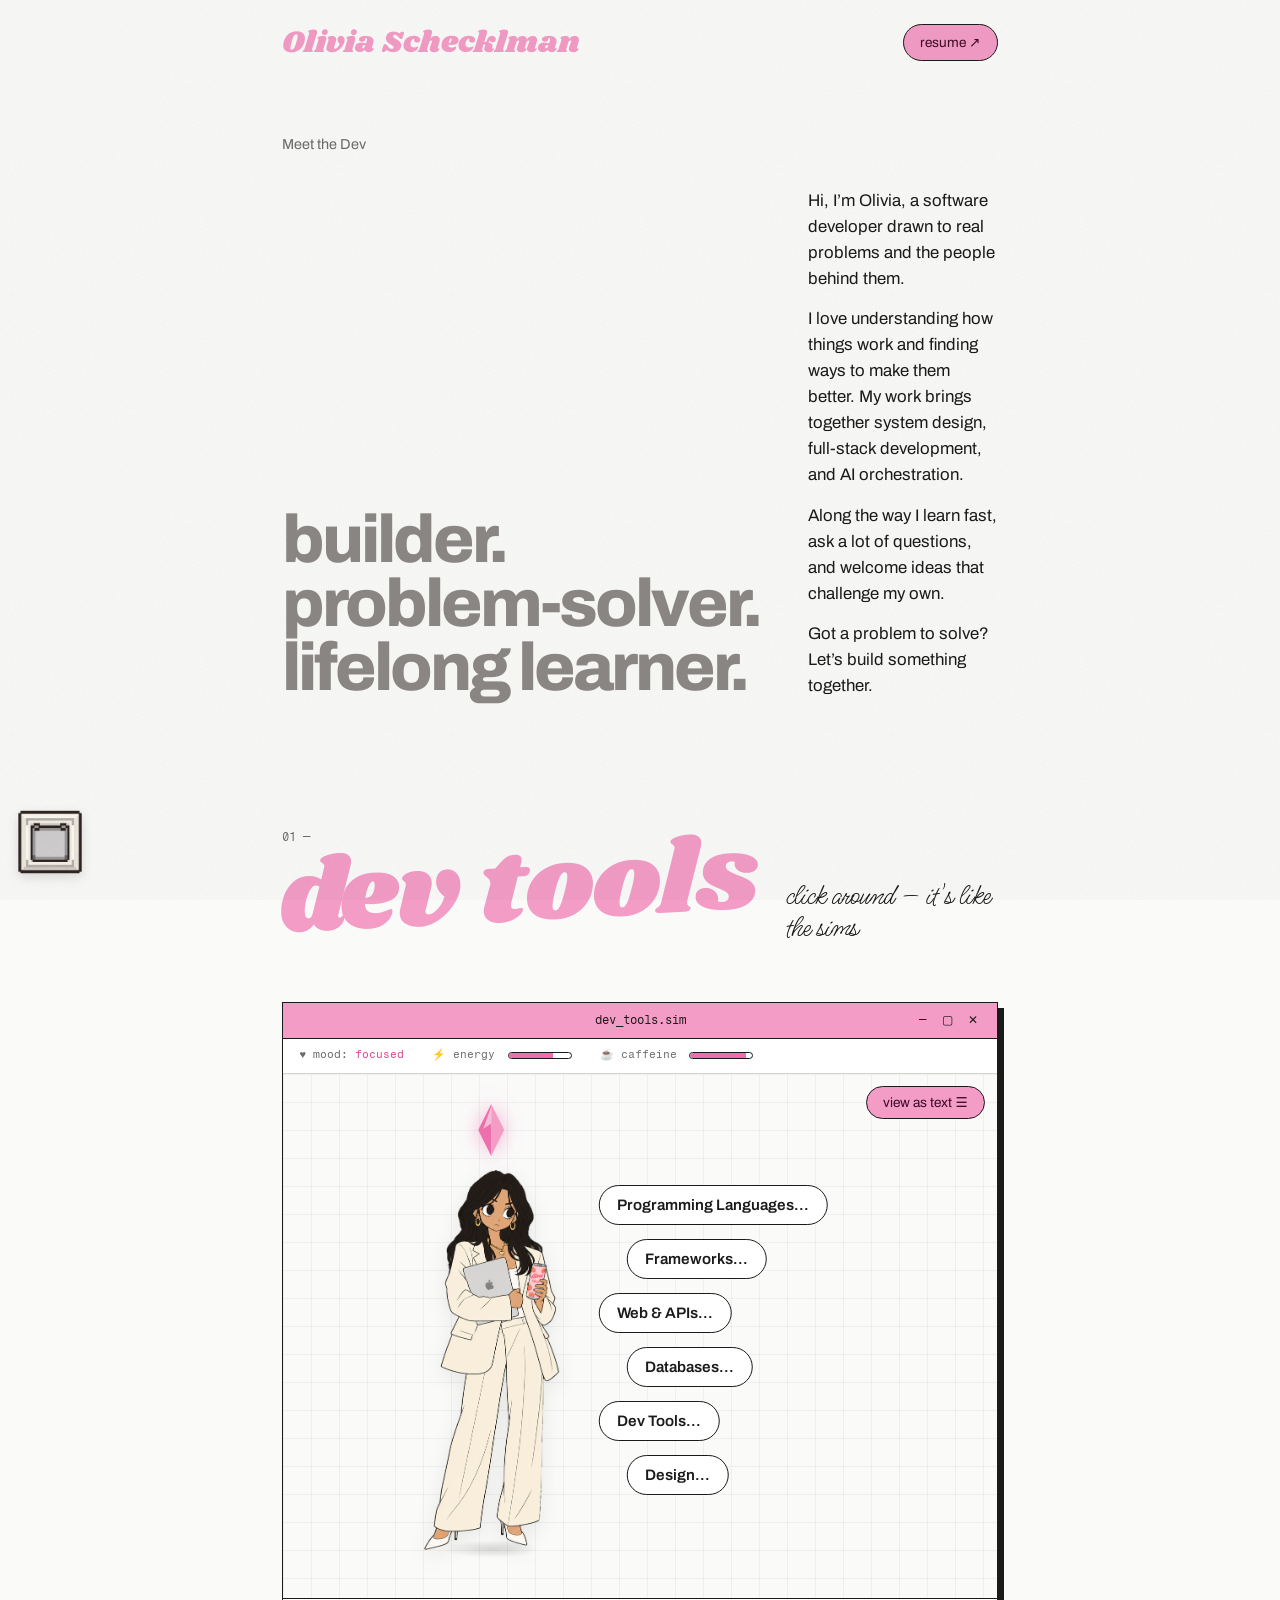
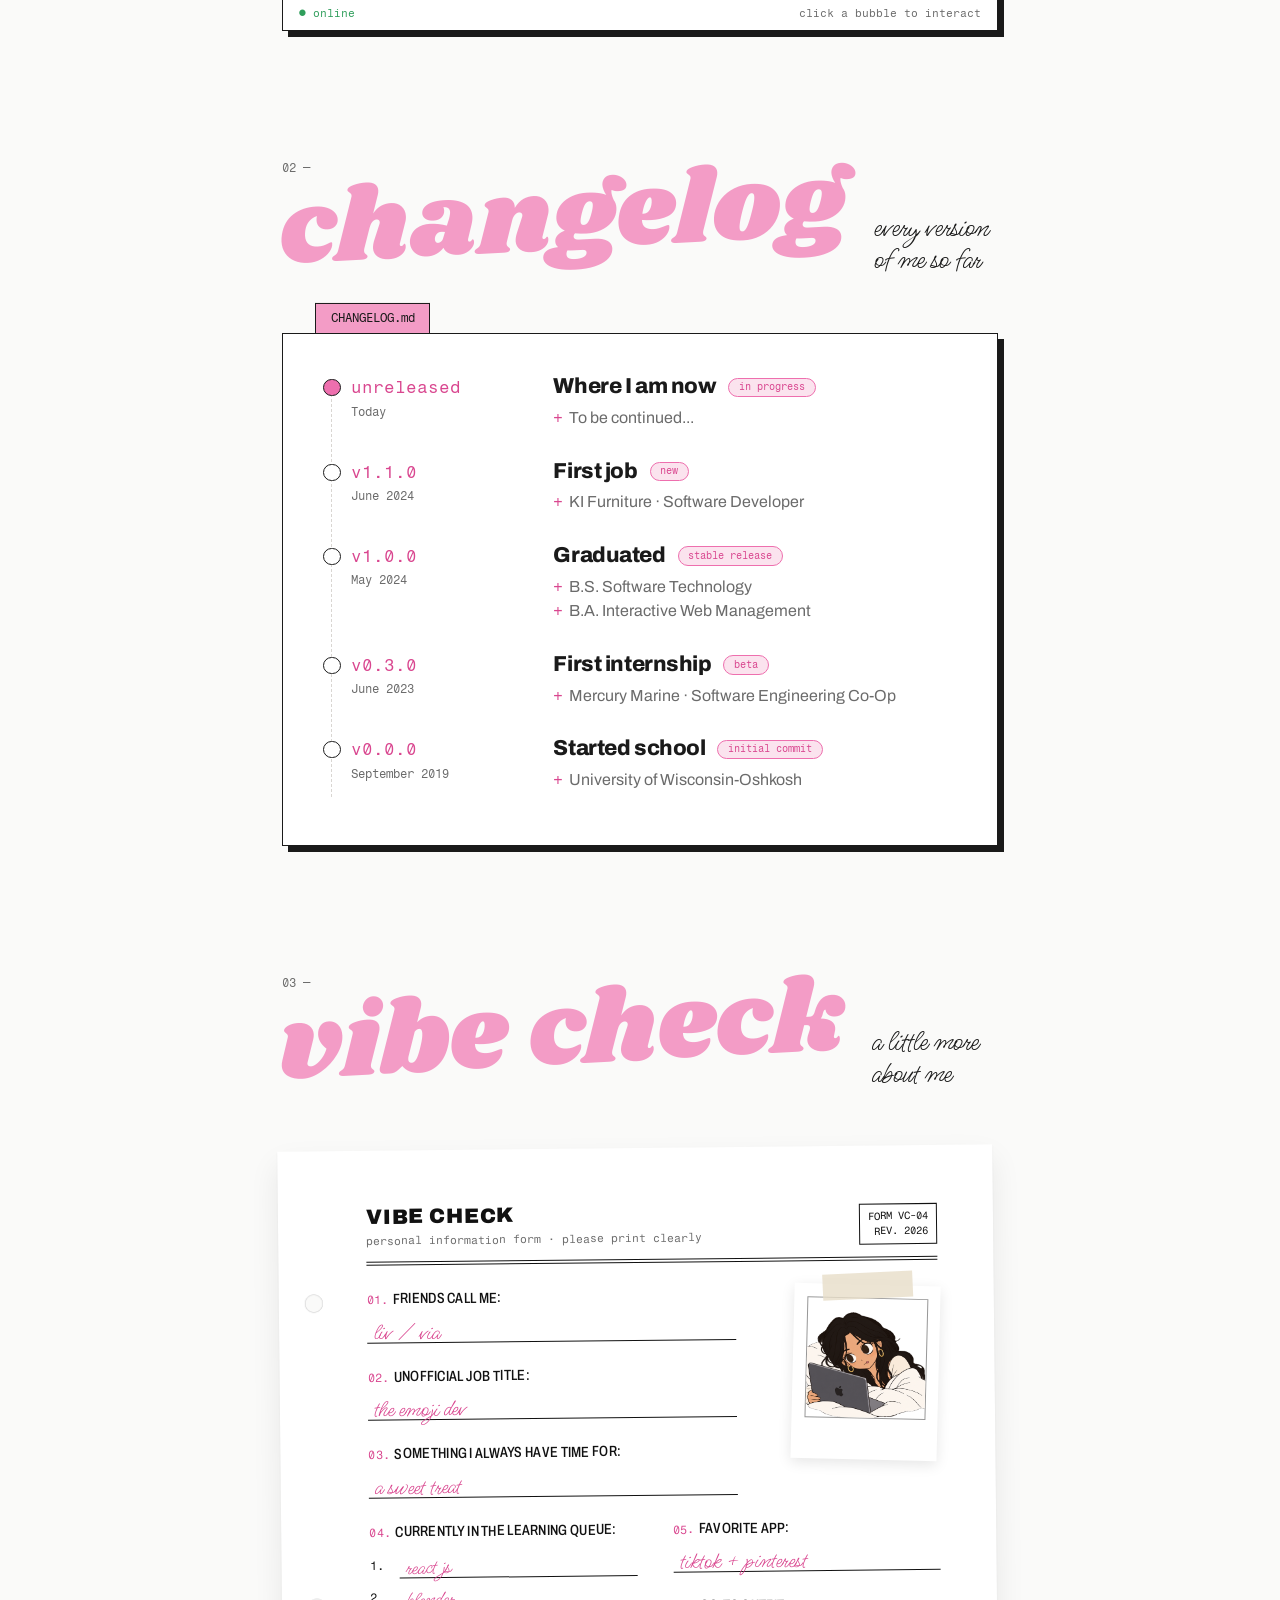
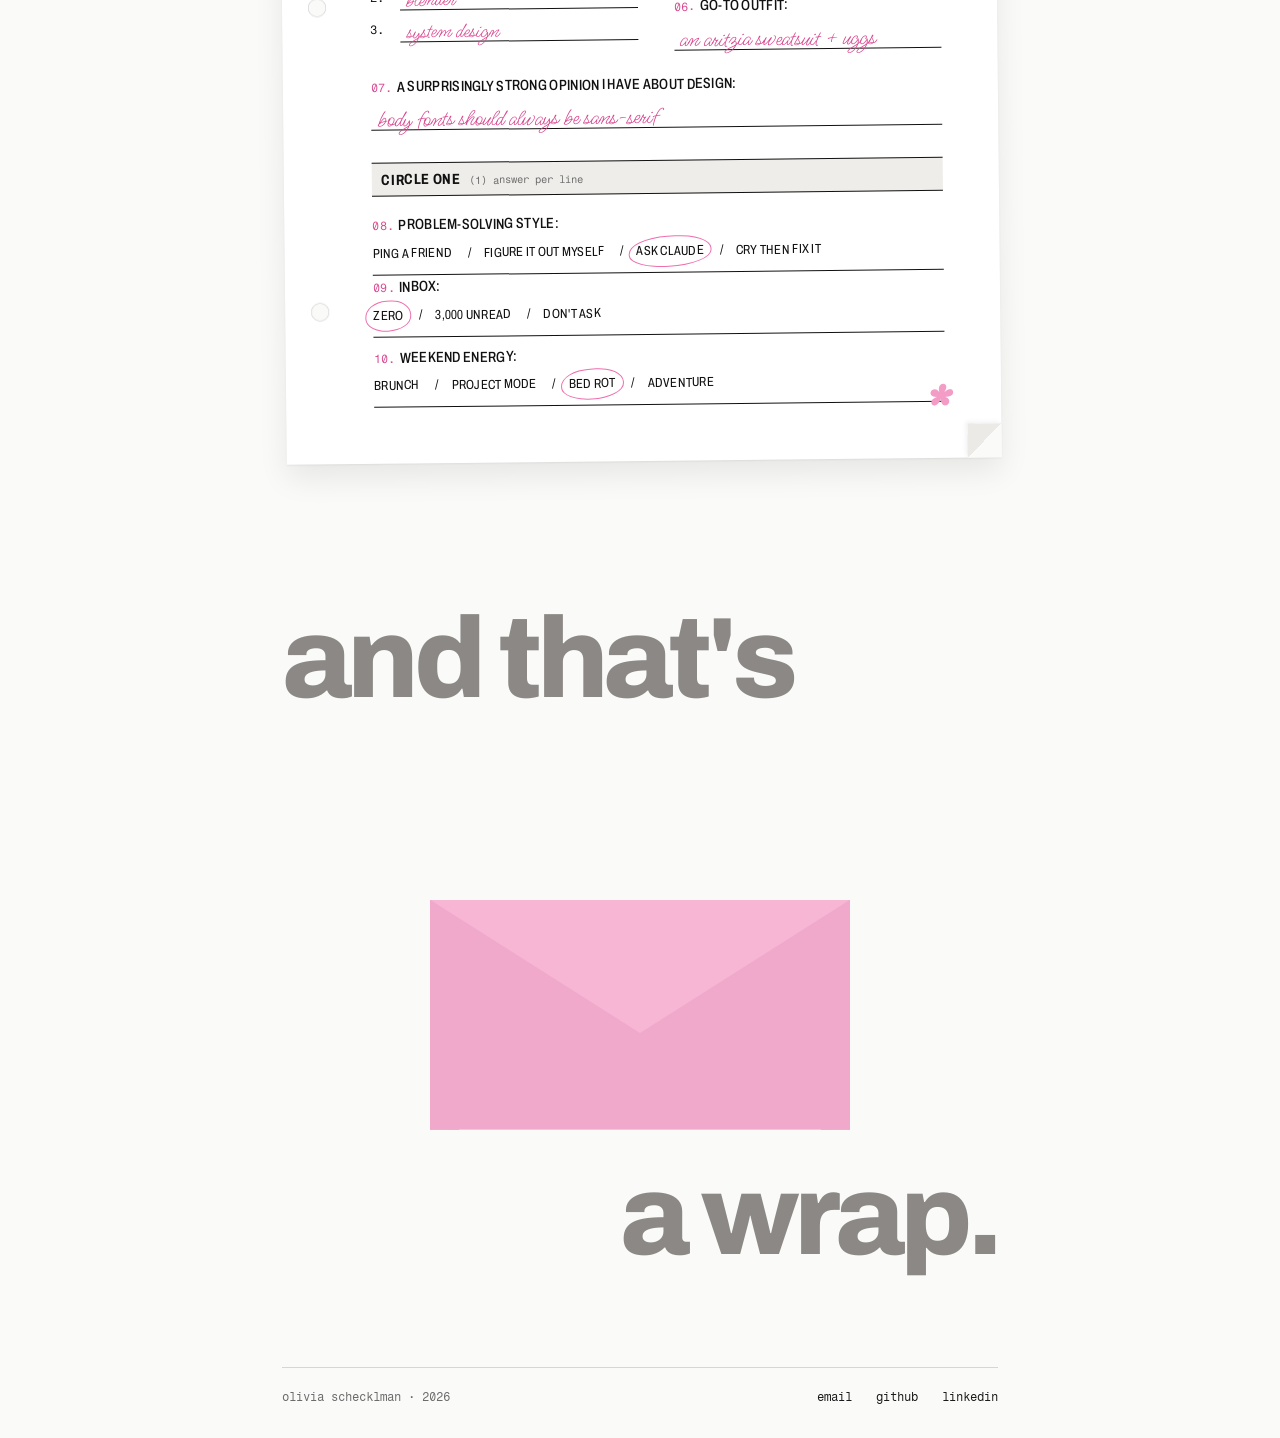
==== commit b9acb006: "Remove skills, journey and contact links from the nav" ====
--- a/index.html
+++ b/index.html
@@ -18,9 +18,6 @@
     </a>
     <nav>
       <!-- <a href="#work">work</a> -->
-      <a href="#skills">skills</a>
-      <a href="#journey">journey</a>
-      <a href="#contact">contact</a>
       <!-- Opens resume.pdf (put it next to index.html) in a new tab -->
       <a class="pill pill--pink" href="resume.pdf" target="_blank" rel="noopener">resume ↗</a>
     </nav>
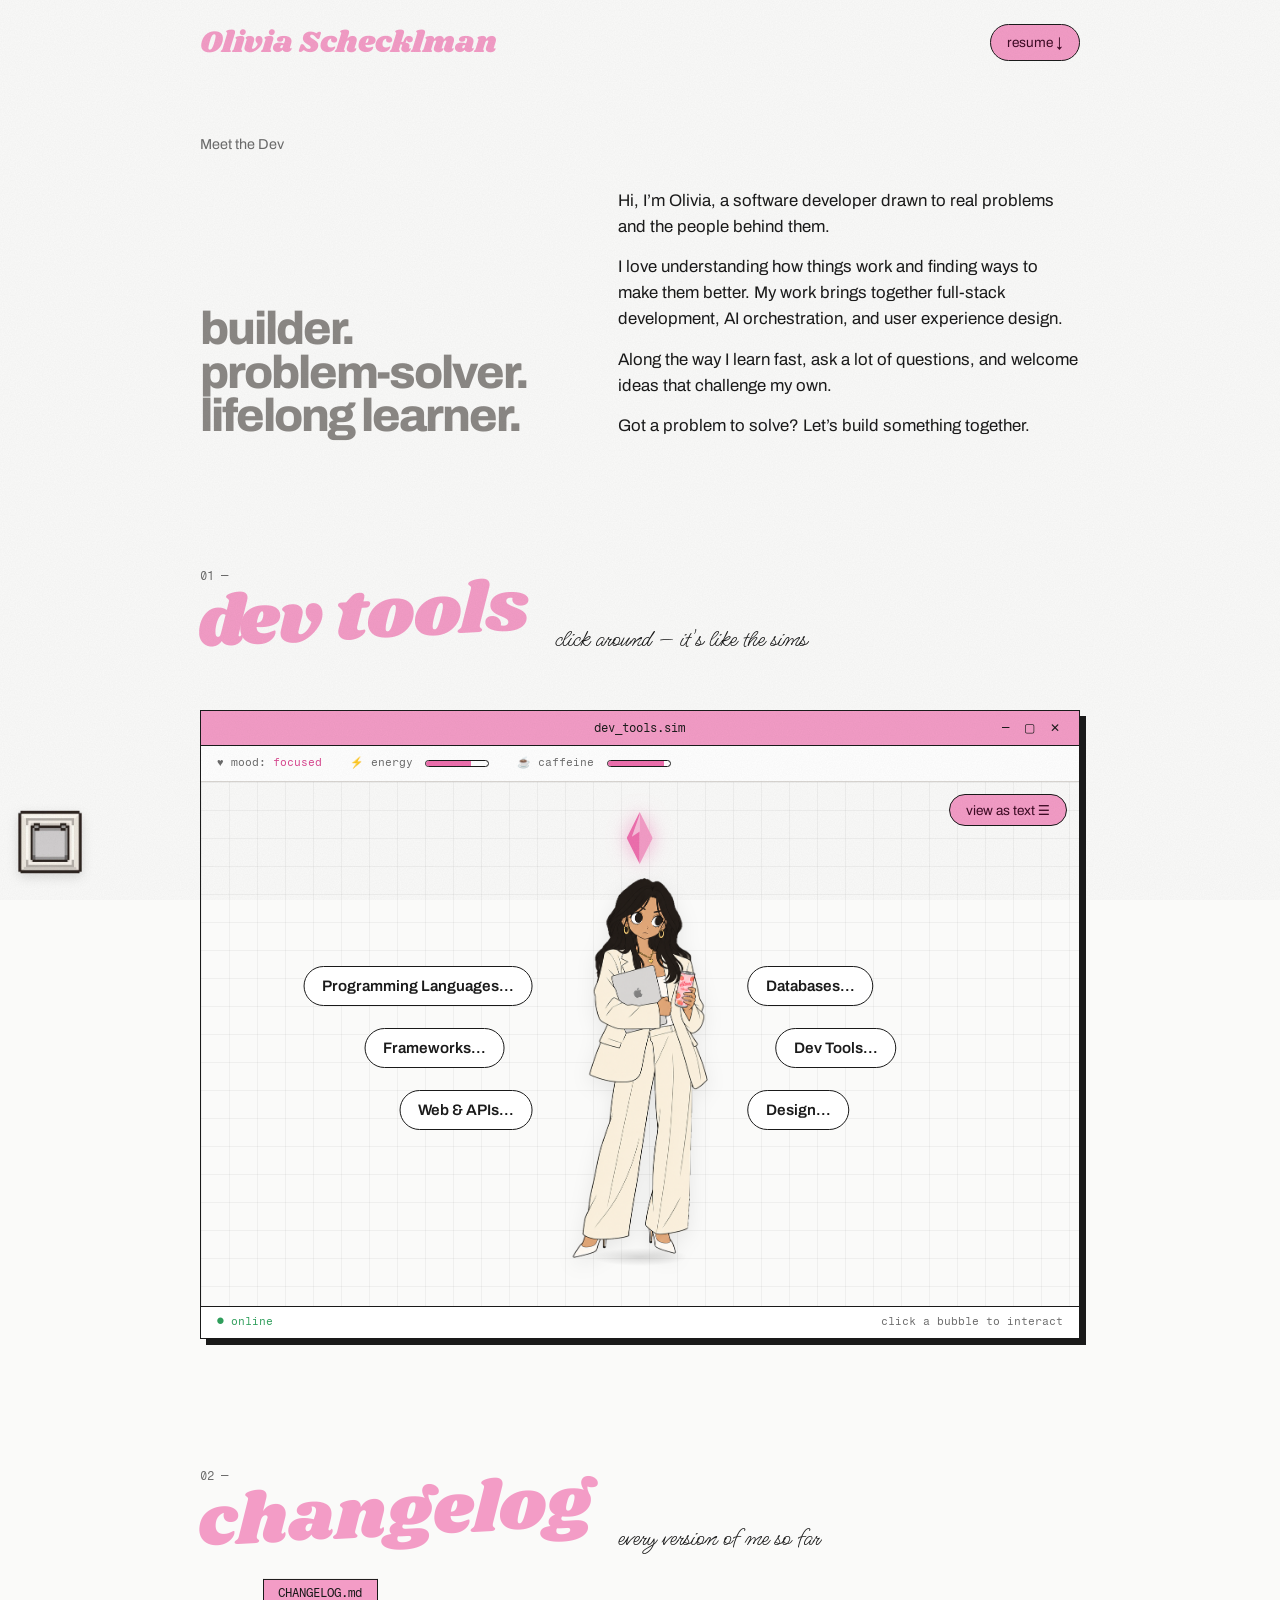
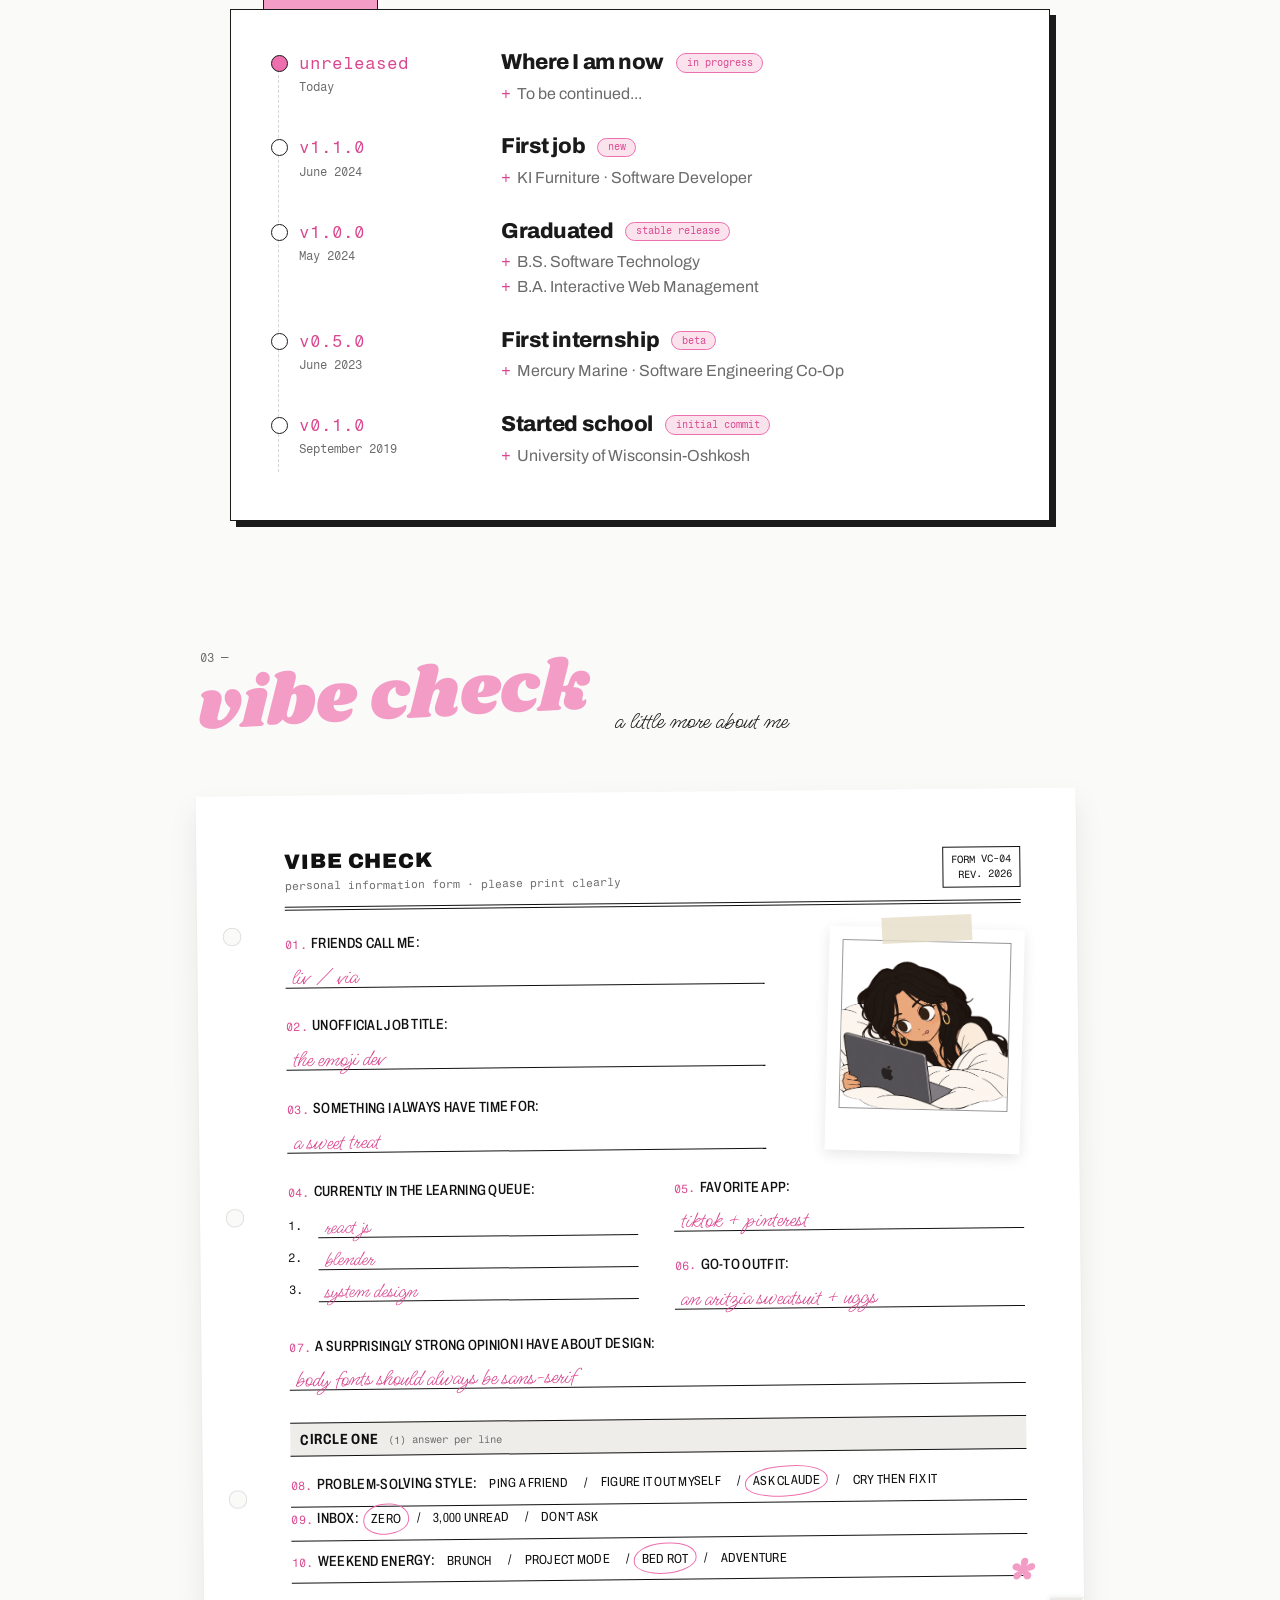
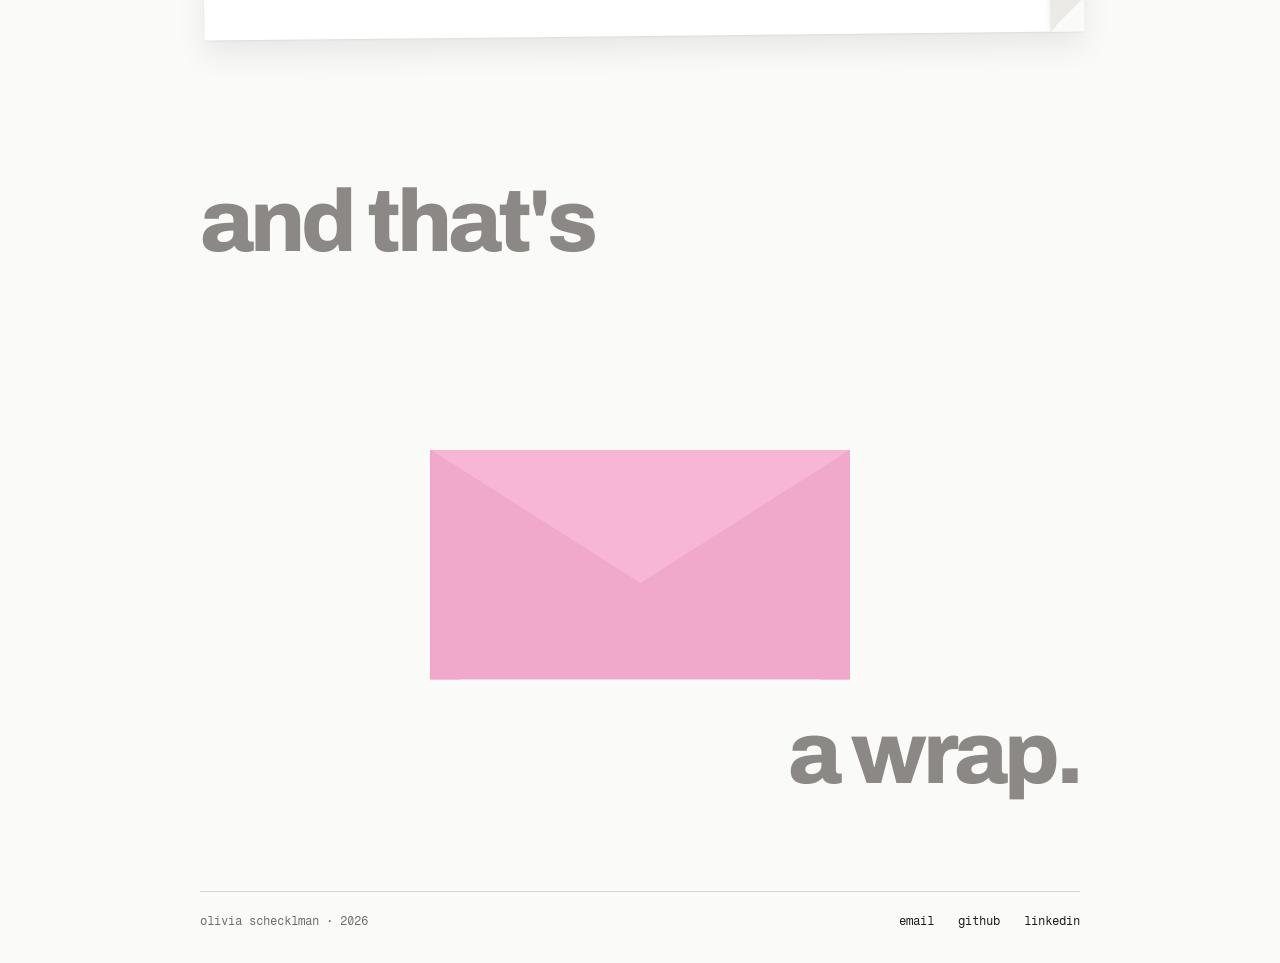
==== commit b9e6f12b: "Add resume download, smaller headings and copy updates - Resume button downloads Olivia-Schecklman-R" ====
--- a/index.html
+++ b/index.html
@@ -18,8 +18,8 @@
     </a>
     <nav>
       <!-- <a href="#work">work</a> -->
-      <!-- Opens resume.pdf (put it next to index.html) in a new tab -->
-      <a class="pill pill--pink" href="resume.pdf" target="_blank" rel="noopener">resume ↗</a>
+      <!-- Downloads the resume file that sits next to index.html -->
+      <a class="pill pill--pink" href="Olivia-Schecklman-Resume.docx" download>resume ↓</a>
     </nav>
   </header>
 
@@ -64,8 +64,8 @@
         </p>
         <p>
           I love understanding how things work and finding ways to make them
-          better. My work brings together system design, full-stack
-          development, and AI orchestration. 
+          better. My work brings together full-stack
+          development, AI orchestration, and user experience design. 
         </p>
         <p>
           Along the way I learn fast, ask a
@@ -421,7 +421,7 @@
       <ul class="footer-links">
         <li><a href="mailto:oliviaschecklman@gmail.com">email</a></li>
         <li><a href="https://github.com/livscheck" target="_blank" rel="noopener">github</a></li>
-        <li><a href="https://www.linkedin.com/" target="_blank" rel="noopener">linkedin</a></li>
+        <li><a href="https://www.linkedin.com/in/oliviaschecklman" target="_blank" rel="noopener">linkedin</a></li>
       </ul>
     </div>
   </footer>
--- a/styles.css
+++ b/styles.css
@@ -19,7 +19,7 @@
   --mono: 'Fragment Mono', ui-monospace, Menlo, monospace;
   --script: 'Ms Madi', cursive;
 
-  --max-width: 1080px;
+  --content-width: 880px; /* the text column; the side margins sit outside it */
   /* Side padding: 1.5rem on phones, growing to 6rem on wide screens */
   --gutter: clamp(2rem, 18vw - 3rem, 12rem); /* phones stay snug, wide screens get roomy margins */
 }
@@ -61,7 +61,7 @@
 }
 
 .wrap {
-  max-width: var(--max-width);
+  max-width: calc(var(--content-width) + 2 * var(--gutter));
   margin-left: auto;
   margin-right: auto;
   padding-left: var(--gutter);
@@ -123,7 +123,7 @@
 .sec-title {
   font-family: var(--bubble);
   font-weight: 400;
-  font-size: clamp(3.2rem, 9vw, 6.5rem);
+  font-size: clamp(2.6rem, 6vw, 4.5rem);
   line-height: 1;
   color: var(--pink);
   /* Tilt around the bottom-left corner so the left edge stays put */
@@ -132,7 +132,7 @@
 }
 
 .sec-note {
-  font-size: 1.9rem;
+  font-size: 1.6rem;
   padding-bottom: 0.5rem;
 }
 
@@ -368,9 +368,17 @@
 
 .intro {
   display: grid;
-  grid-template-columns: 1.4fr 1fr;
+  /* The body copy gets the wider column; the key words sit in the narrower one */
+  grid-template-columns: minmax(0, 1fr) minmax(0, 1.25fr);
   gap: 3rem;
-  align-items: end;
+  align-items: start;
+}
+
+/* The statement sits bottom-left, lined up with the end of the intro copy,
+   sized to fit its narrower column */
+.intro .statement {
+  align-self: end;
+  font-size: clamp(2.2rem, 3.6vw, 3.1rem);
 }
 
 main > .intro {
@@ -386,7 +394,7 @@
 }
 
 .intro-copy {
-  max-width: 420px;
+  max-width: 520px;
   justify-self: end;
   font-size: 1.05rem;
 }
@@ -1502,7 +1510,7 @@
 }
 
 .outro .statement {
-  font-size: clamp(2.6rem, 16cqi, 8rem);
+  font-size: clamp(2.4rem, 11cqi, 5.5rem);
 }
 
 .outro-top {
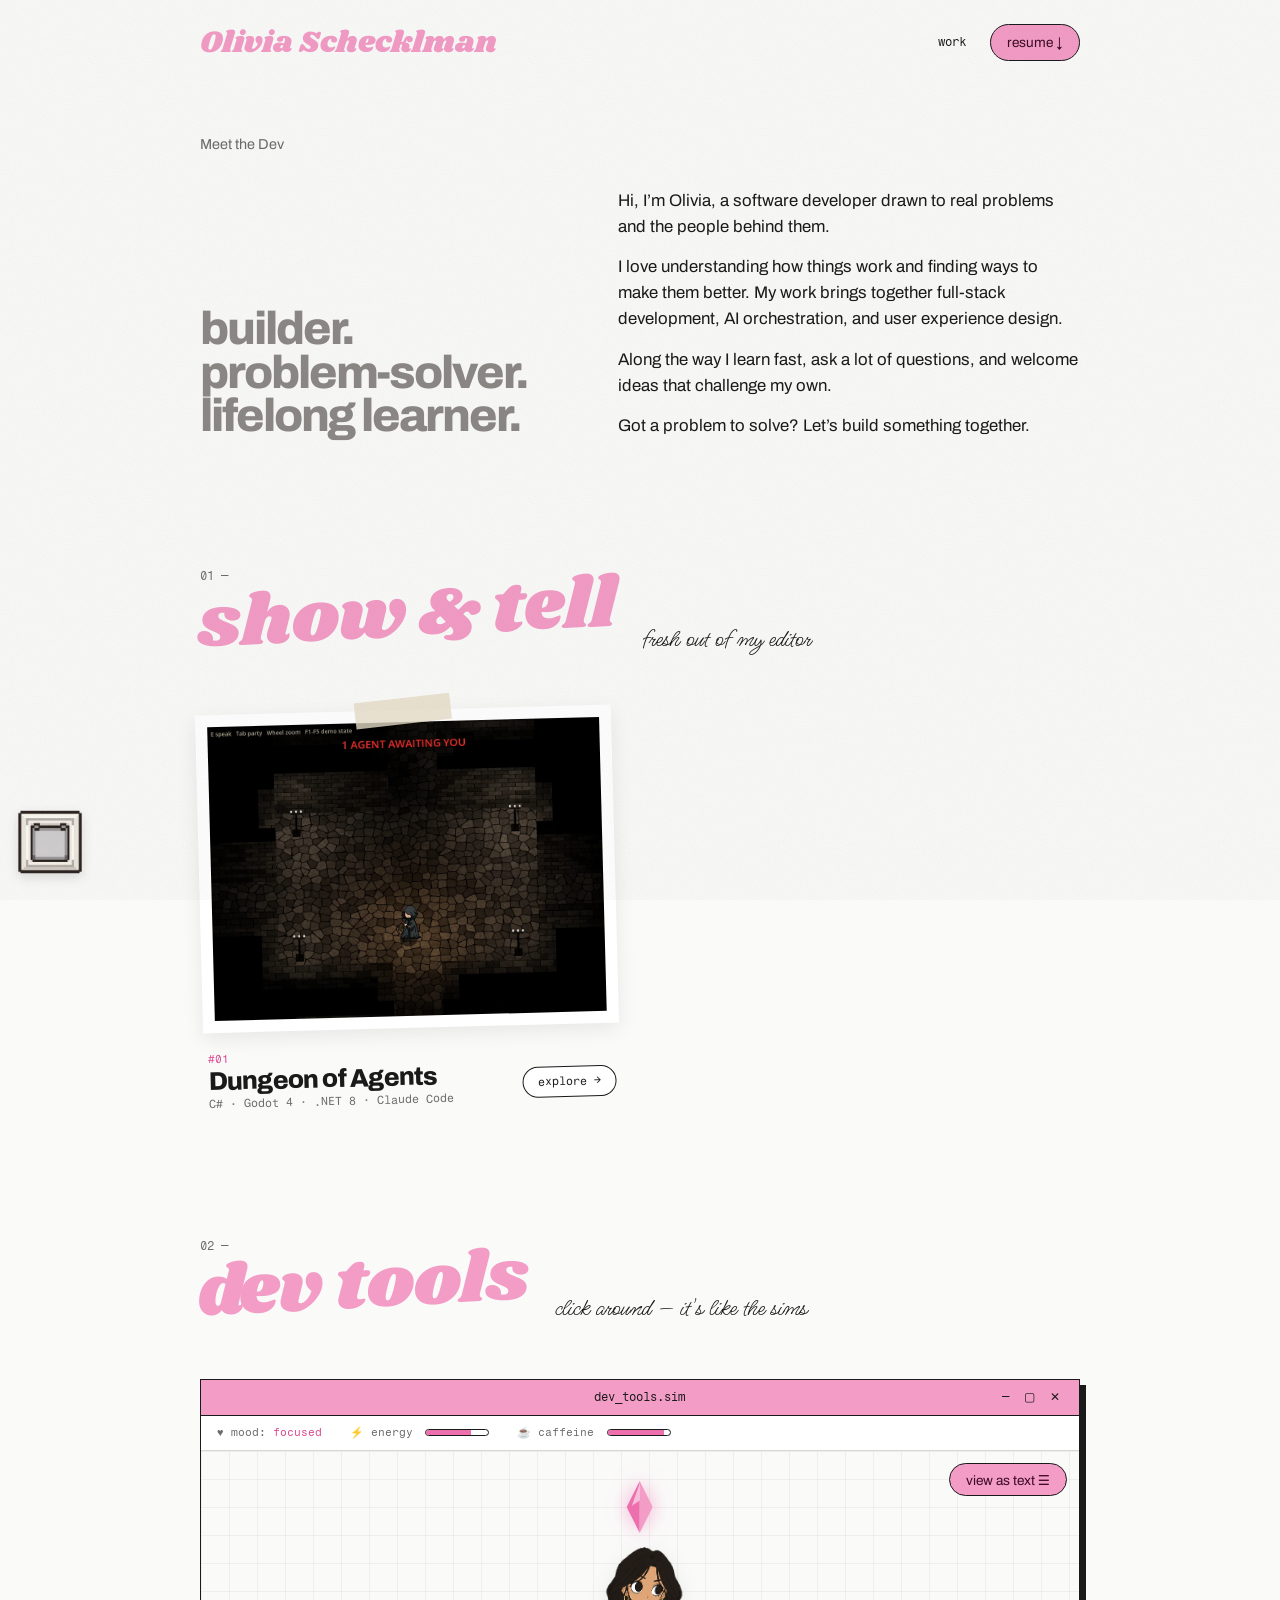
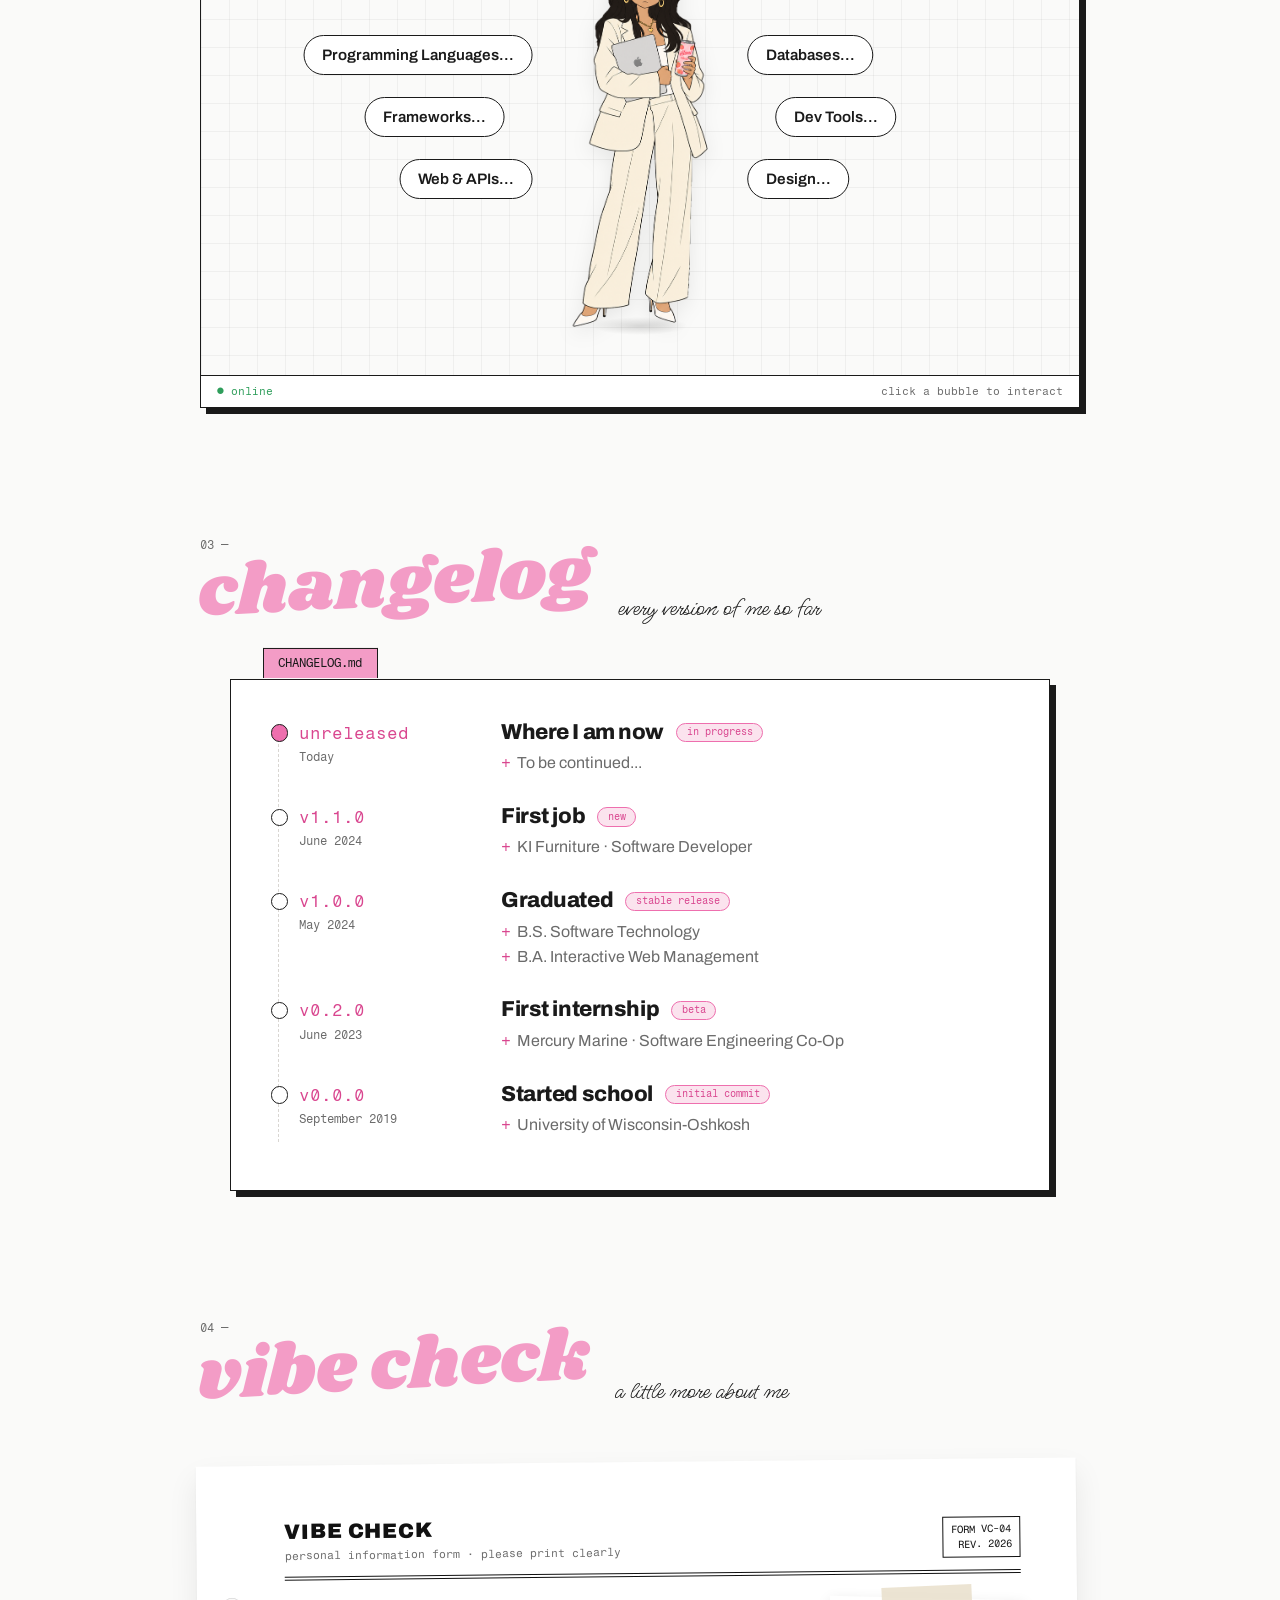
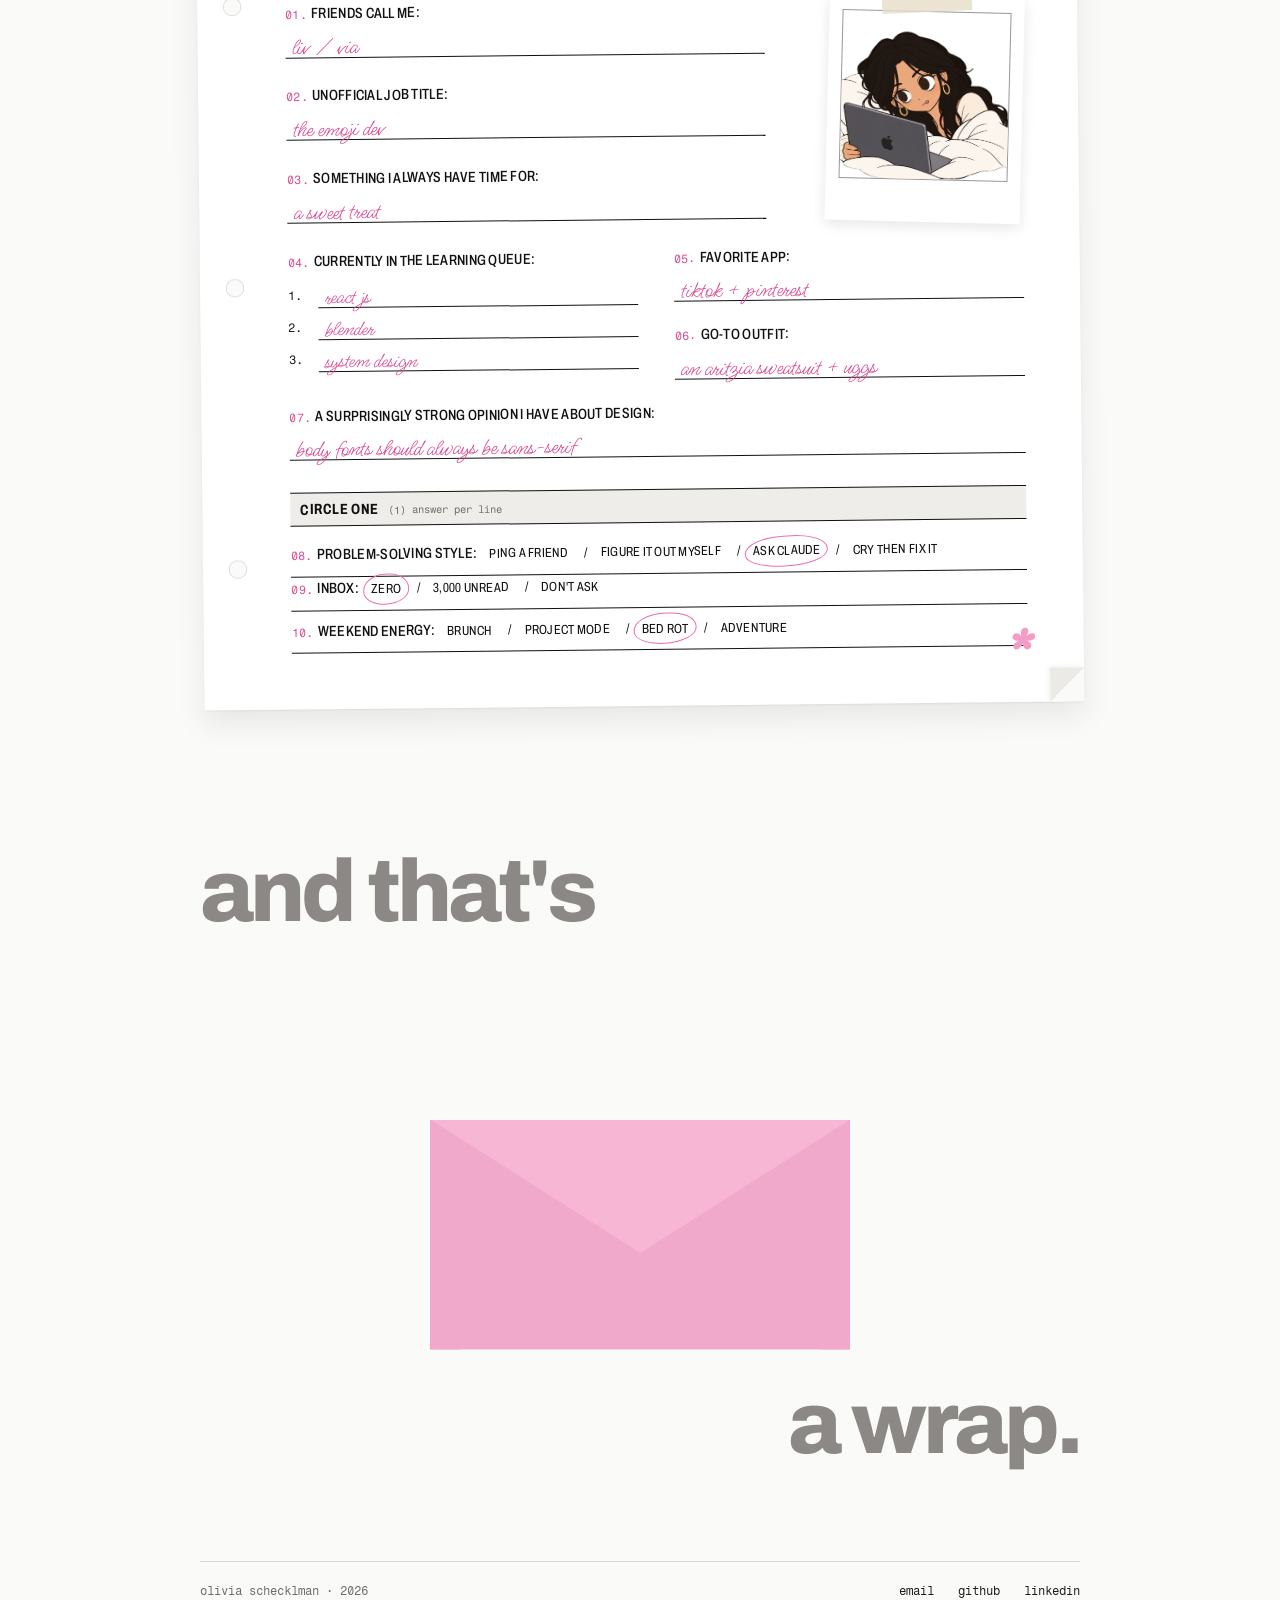
==== commit 13d59640: "Show the show & tell section with Dungeon of Agents as its first project" ====
--- a/index.html
+++ b/index.html
@@ -17,7 +17,7 @@
       <span class="logo-script">Schecklman</span>
     </a>
     <nav>
-      <!-- <a href="#work">work</a> -->
+      <a href="#work">work</a>
       <!-- Downloads the resume file that sits next to index.html -->
       <a class="pill pill--pink" href="Olivia-Schecklman-Resume.docx" download>resume ↓</a>
     </nav>
@@ -77,9 +77,7 @@
       </div>
     </section>
 
-    <!-- Work: hidden until there are projects to show. To bring it back, delete the comment markers
-         around this section (including the two pairs around the "Replace with" notes), restore the
-         "work" nav link, and renumber the section headings (this one is 01).
+    <!-- Work -->
     <section id="work" class="wrap">
       <header class="sec-head">
         <span class="sec-num">01</span>
@@ -91,42 +89,22 @@
         <article class="project" style="--tilt: -1.5deg">
           <figure class="project-shot">
             <span class="tape" aria-hidden="true"></span>
--->
-            <!-- Replace with <img src="project-one.png" alt="Project One screenshot" /> -->
-<!--
-            <div class="thumb halftone"><span class="placeholder-label">&lt;/&gt;</span></div>
+            <img class="thumb" src="images/dungeon-of-agents.webp" alt="Dungeon of Agents: a hooded figure in a dim stone dungeon room, with a red banner reading 1 agent awaiting you" />
           </figure>
           <div class="project-info">
             <span class="project-num">#01</span>
-            <h3>Project One</h3>
-            <p class="meta">React · Node.js · Postgres</p>
-            <a href="#" class="pill" target="_blank" rel="noopener">explore →</a>
+            <h3>Dungeon of Agents</h3>
+            <p class="meta">C# · Godot 4 · .NET 8 · Claude Code</p>
+            <a href="https://github.com/livscheck/dungeon-of-agents" class="pill" target="_blank" rel="noopener">explore →</a>
           </div>
         </article>
-
-        <article class="project" style="--tilt: 1.5deg">
-          <figure class="project-shot">
-            <span class="tape" aria-hidden="true"></span>
--->
-            <!-- Replace with <img src="project-two.png" alt="Project Two screenshot" /> -->
-<!--
-            <div class="thumb halftone"><span class="placeholder-label">&lt;/&gt;</span></div>
-          </figure>
-          <div class="project-info">
-            <span class="project-num">#02</span>
-            <h3>Project Two</h3>
-            <p class="meta">Python · FastAPI · Docker</p>
-            <a href="#" class="pill" target="_blank" rel="noopener">explore →</a>
-          </div>
-        </article>
-      </div>
-    </section>
-    -->
+      </div>
+    </section>
 
     <!-- Skills -->
     <section id="skills" class="wrap">
       <header class="sec-head">
-        <span class="sec-num">01</span>
+        <span class="sec-num">02</span>
         <h2 class="sec-title">dev tools</h2>
         <p class="note sec-note">click around — it's like the sims</p>
       </header>
@@ -199,7 +177,7 @@
     <!-- Journey -->
     <section id="journey" class="wrap">
       <header class="sec-head">
-        <span class="sec-num">02</span>
+        <span class="sec-num">03</span>
         <h2 class="sec-title">changelog</h2>
         <p class="note sec-note">every version of me so far</p>
       </header>
@@ -276,7 +254,7 @@
     <!-- Tech Girl intro card — answers are written in .answer spans; move .circled to change a pick -->
     <section id="intro-card" class="wrap">
       <header class="sec-head">
-        <span class="sec-num">03</span>
+        <span class="sec-num">04</span>
         <h2 class="sec-title">vibe check</h2>
         <p class="note sec-note">a little more about me</p>
       </header>
--- a/styles.css
+++ b/styles.css
@@ -425,6 +425,13 @@
   aspect-ratio: 4 / 3;
   display: grid;
   place-items: center;
+}
+
+img.thumb {
+  display: block;
+  width: 100%;
+  height: auto;
+  object-fit: cover;
 }
 
 .thumb .placeholder-label {
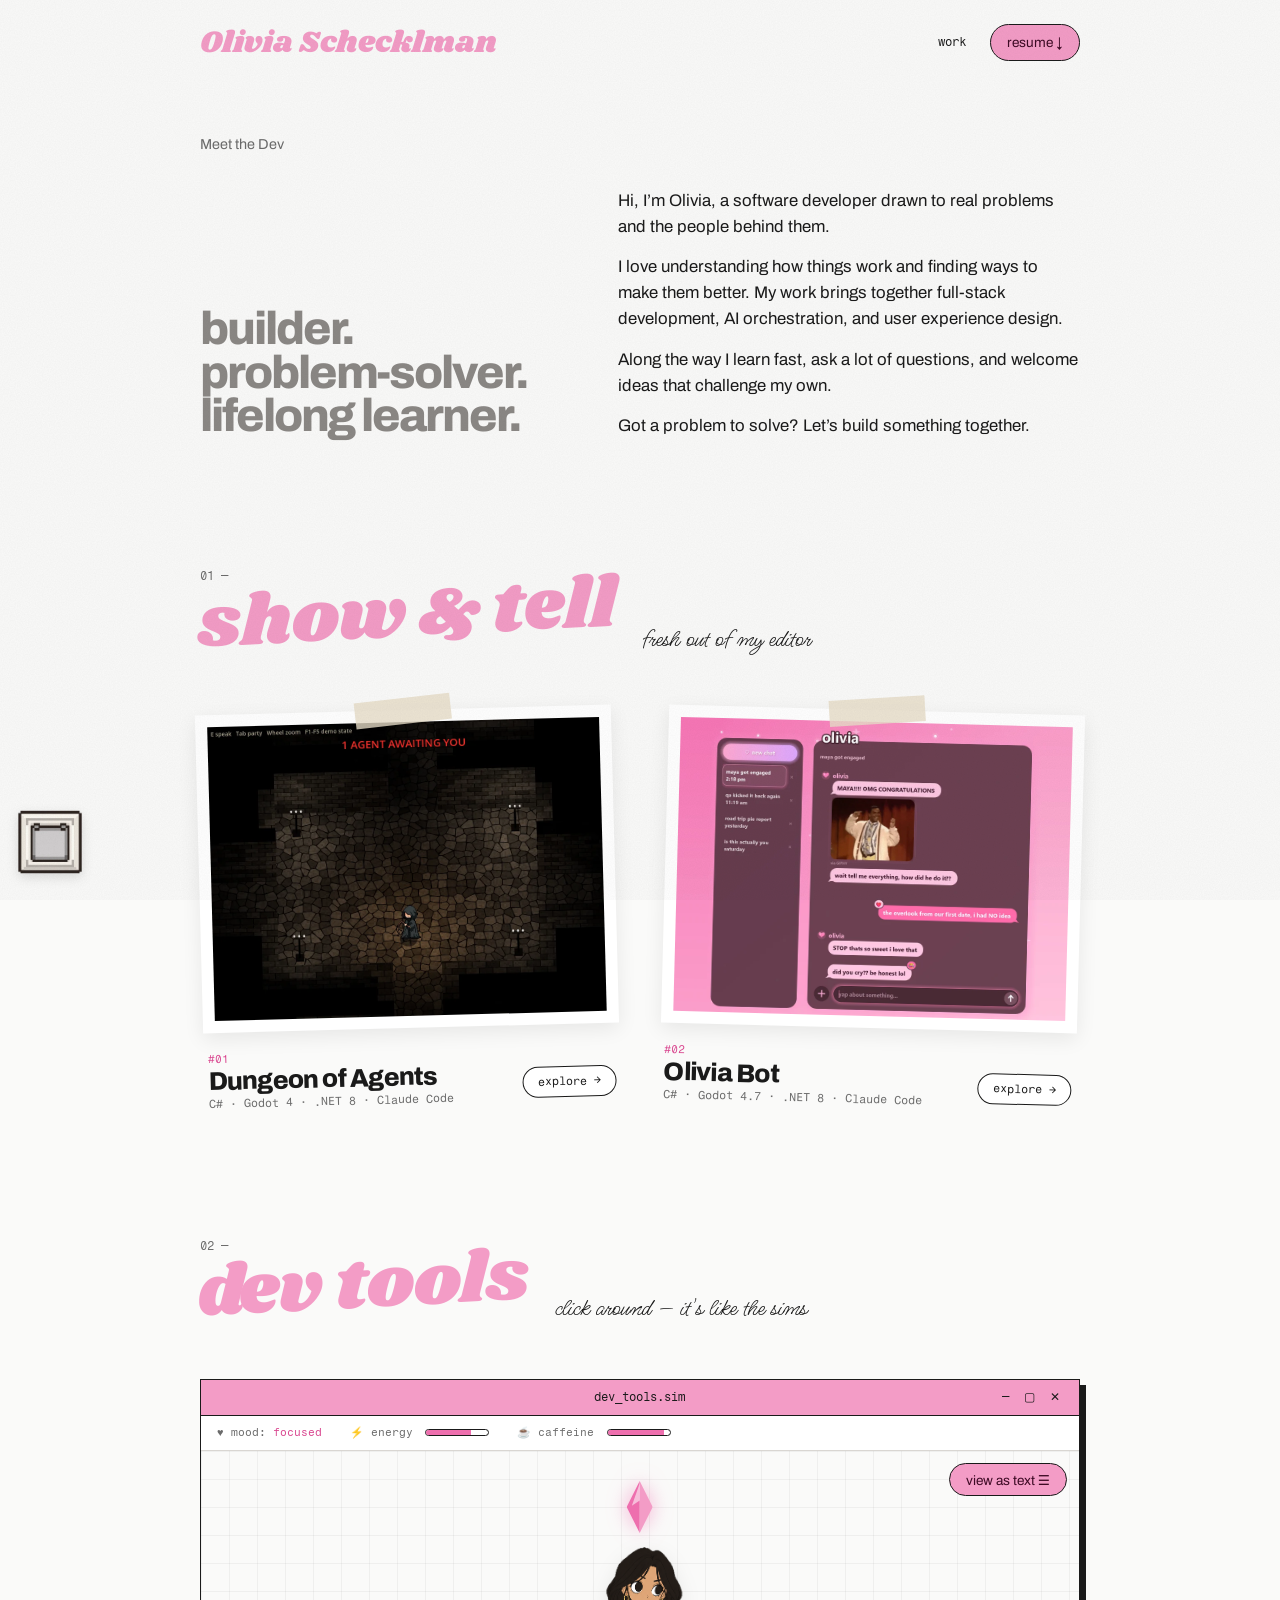
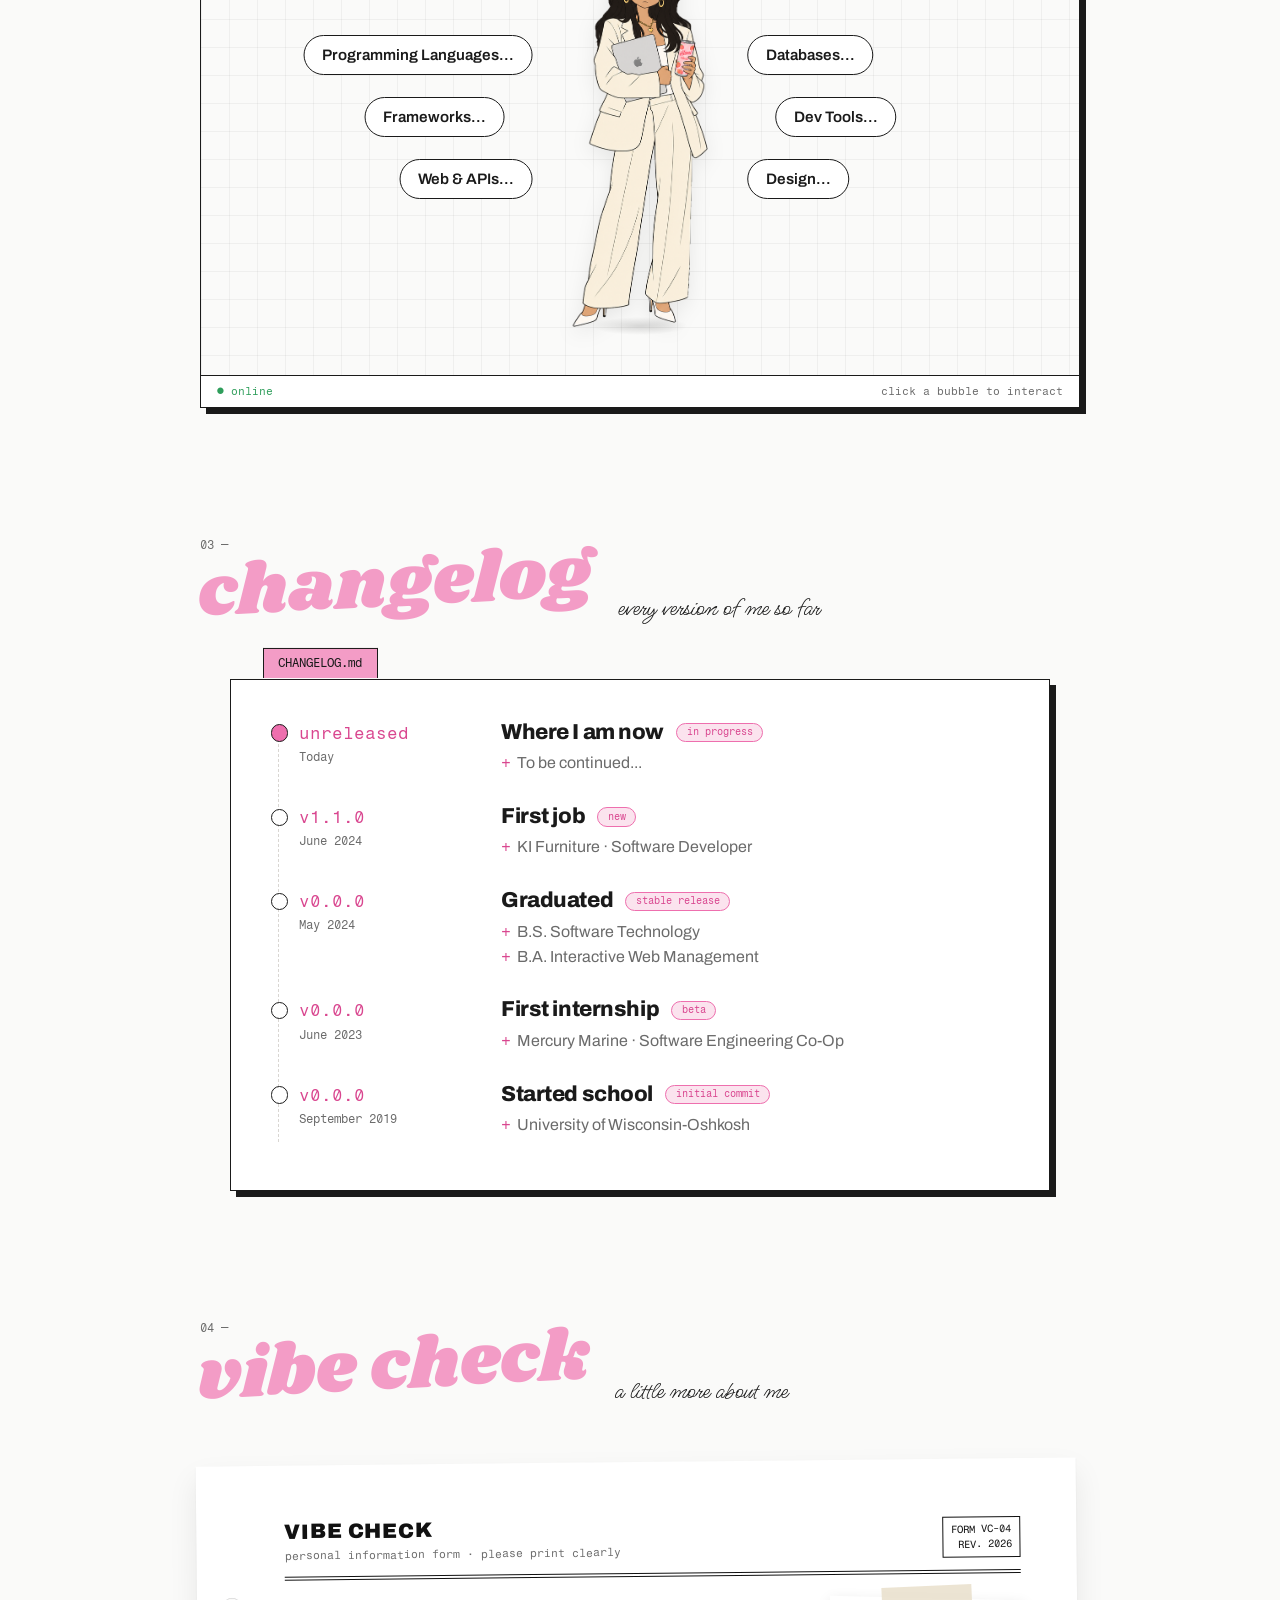
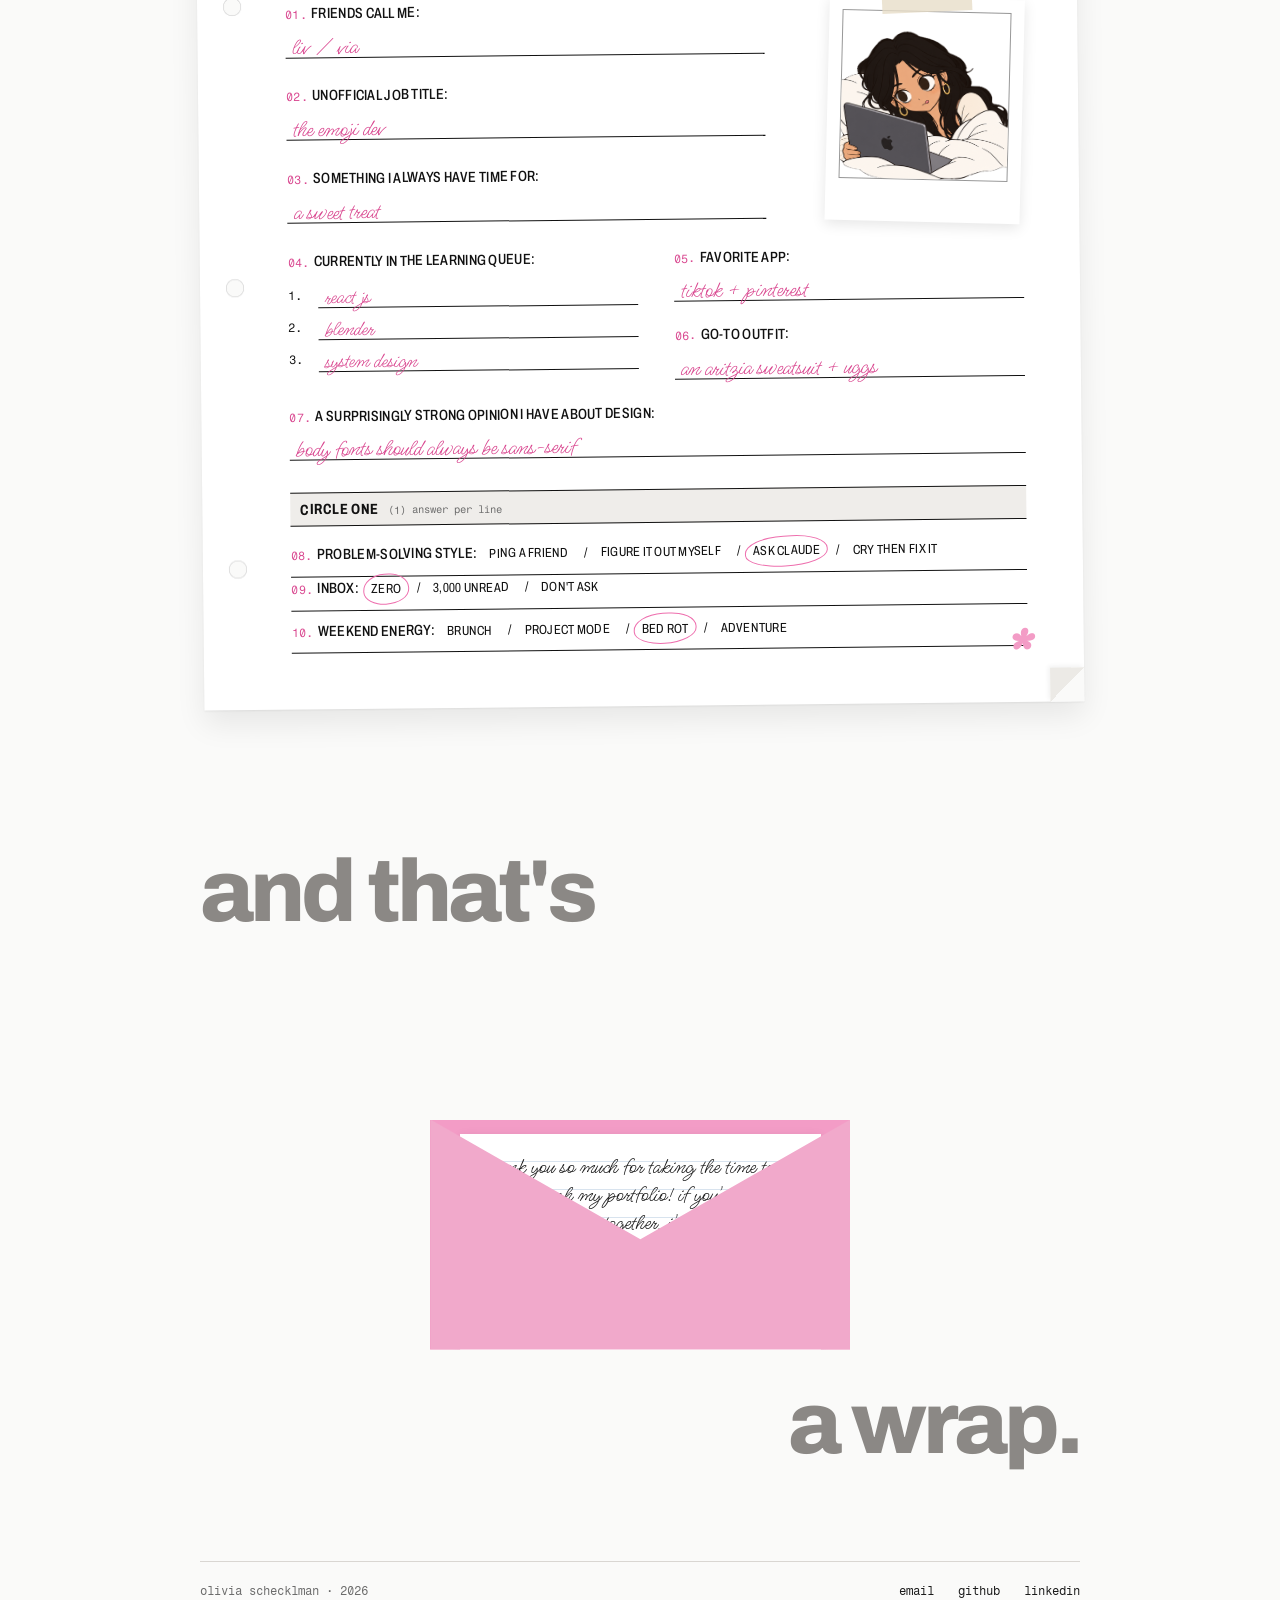
==== commit 94b40796: "Added Olivia Bot as the second show & tell project, with its own project page." ====
--- a/index.html
+++ b/index.html
@@ -98,6 +98,19 @@
             <a href="https://github.com/livscheck/dungeon-of-agents" class="pill" target="_blank" rel="noopener">explore →</a>
           </div>
         </article>
+
+        <article class="project" style="--tilt: 1.5deg">
+          <figure class="project-shot">
+            <span class="tape" aria-hidden="true"></span>
+            <a href="projects/olivia-bot.html"><img class="thumb" src="images/olivia-bot.webp" alt="Olivia Bot: a pink chat window with light-pink and hot-pink message bubbles, a heart reaction on one message and a GIF reply, next to a sidebar of saved chats" /></a>
+          </figure>
+          <div class="project-info">
+            <span class="project-num">#02</span>
+            <h3>Olivia Bot</h3>
+            <p class="meta">C# · Godot 4.7 · .NET 8 · Claude Code</p>
+            <a href="projects/olivia-bot.html" class="pill">explore →</a>
+          </div>
+        </article>
       </div>
     </section>
 
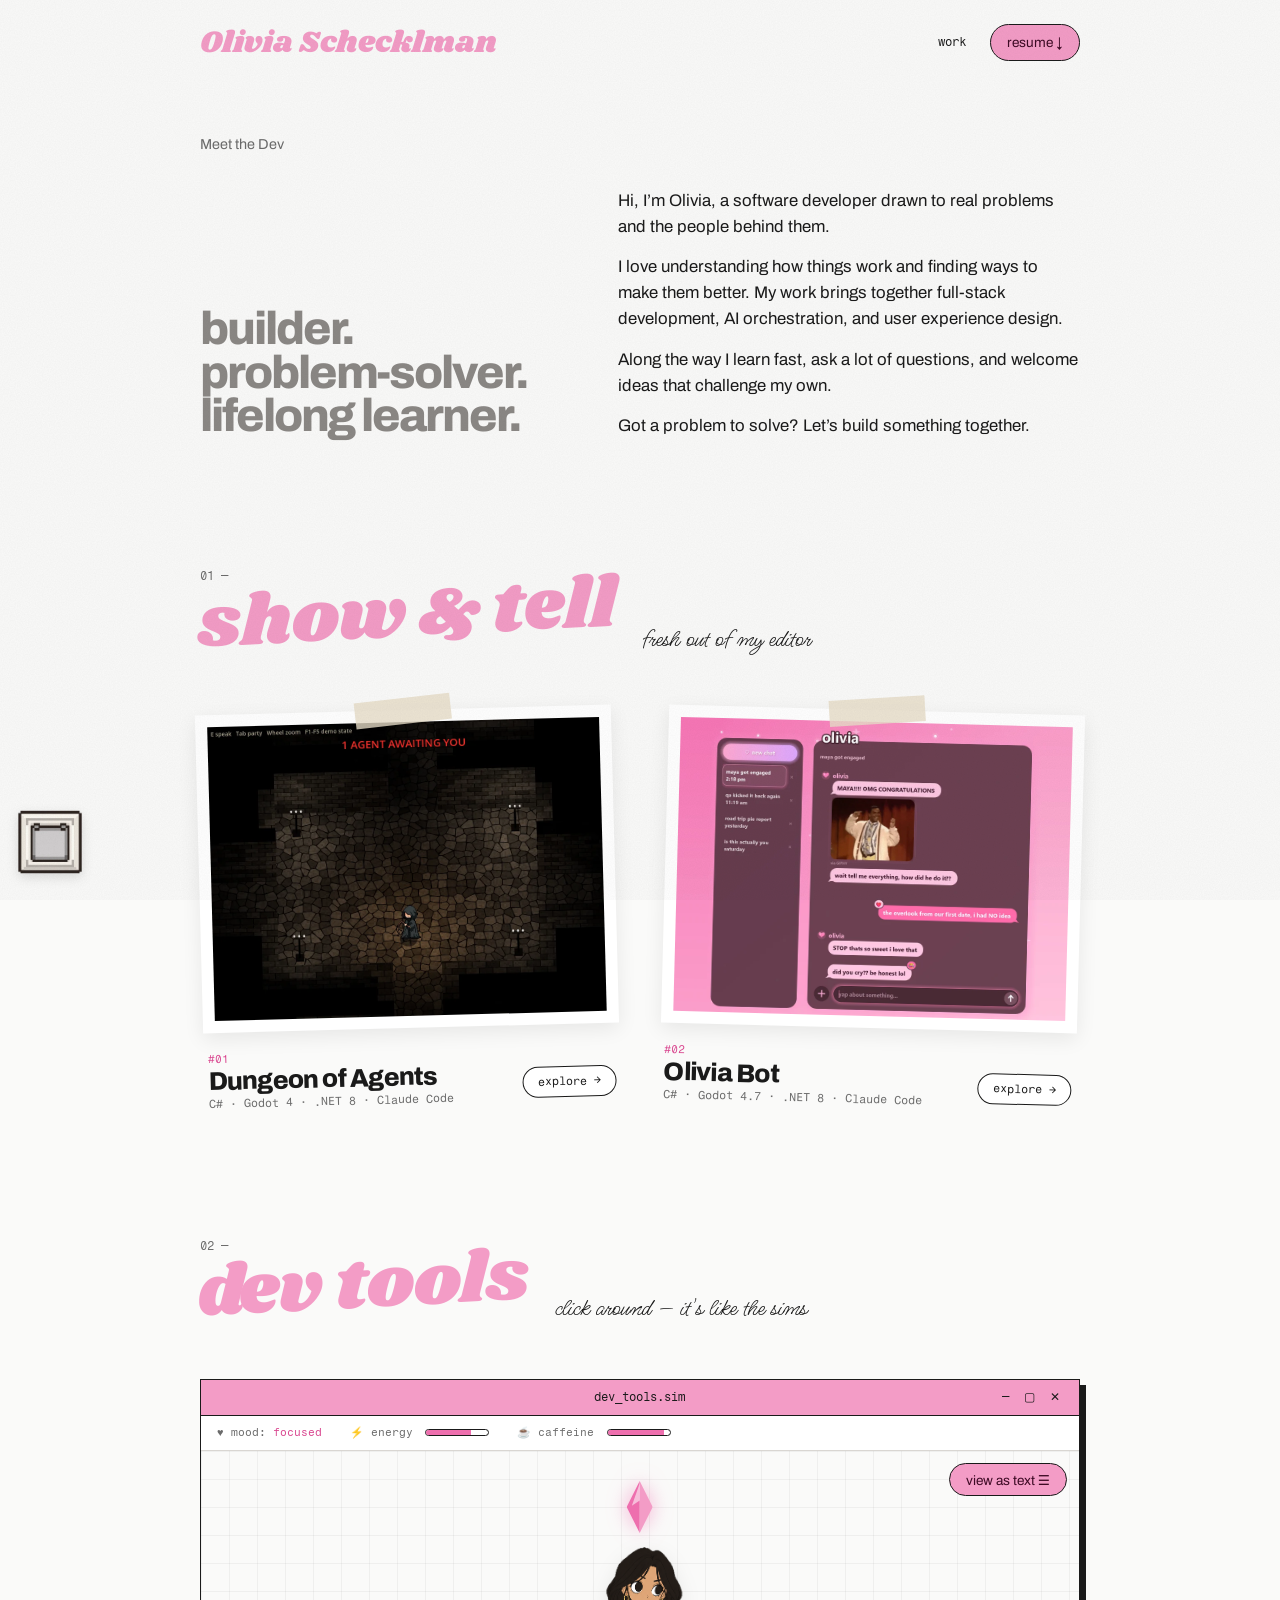
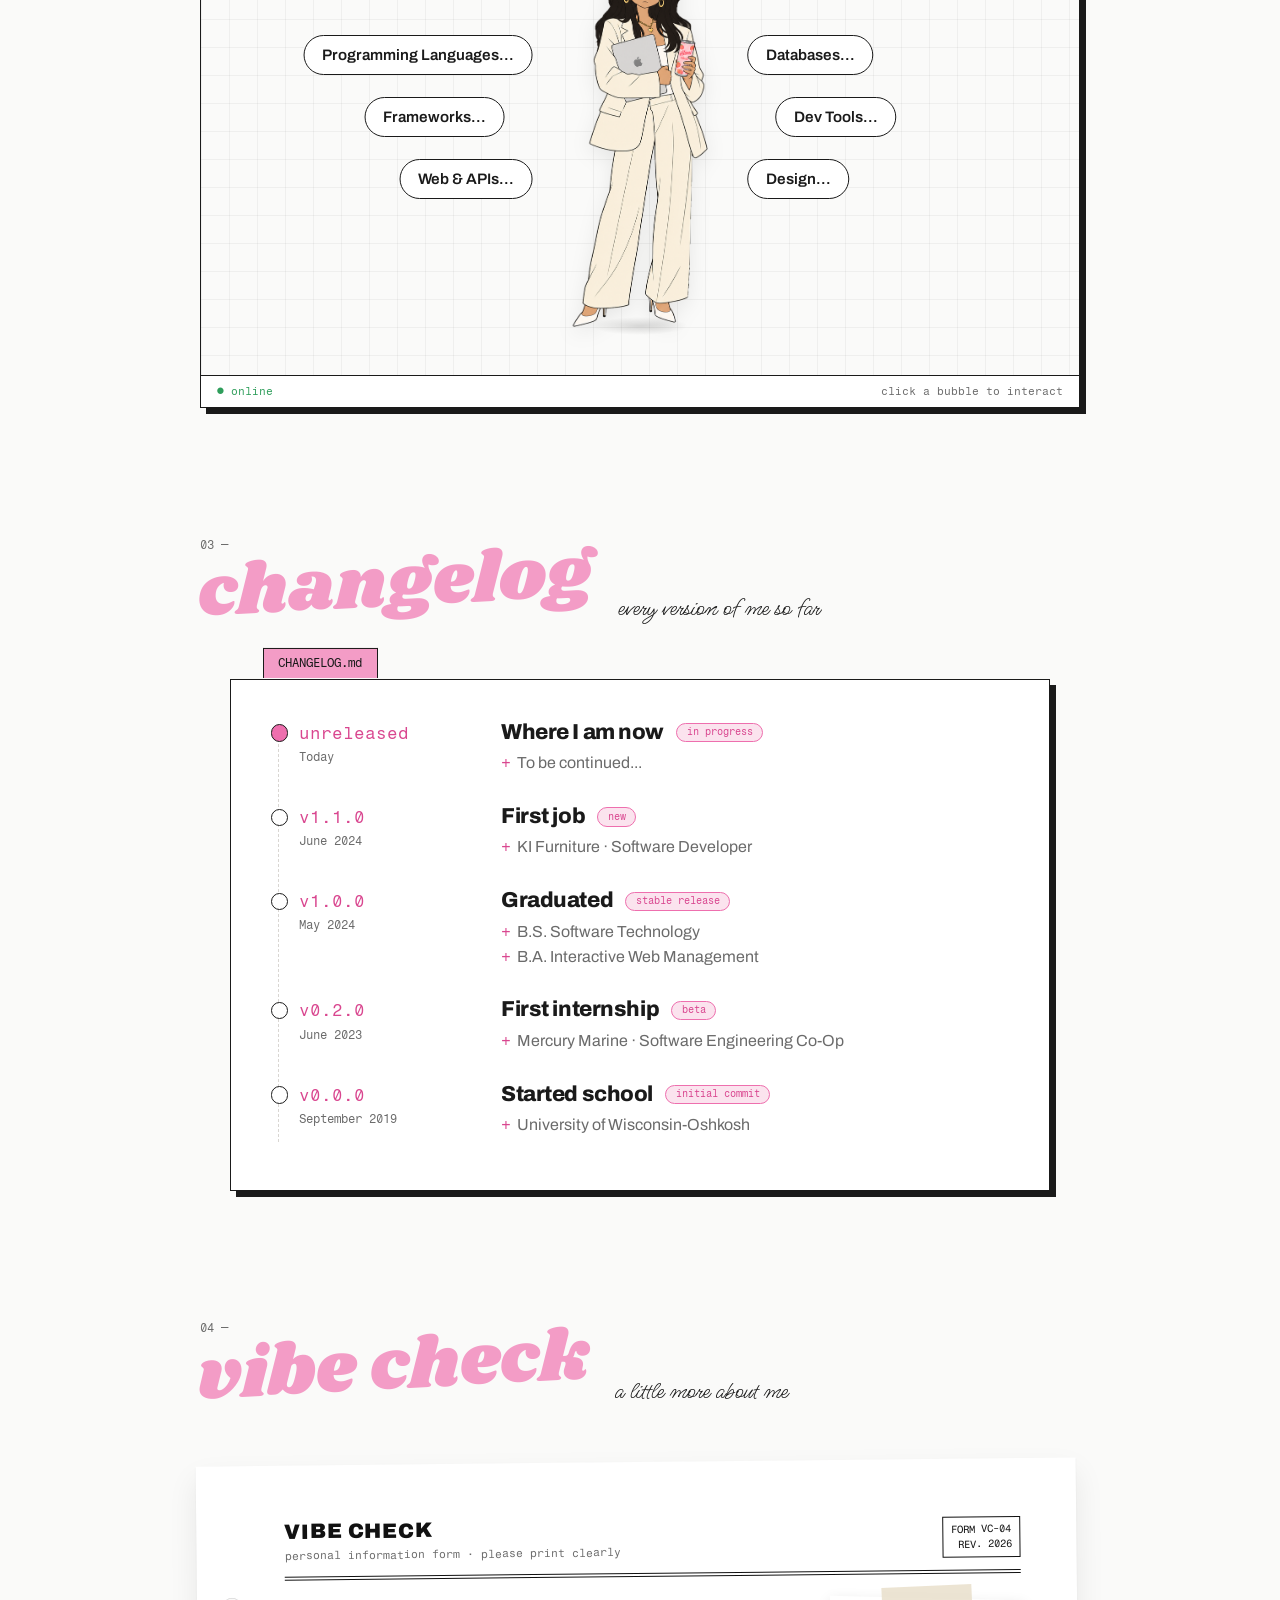
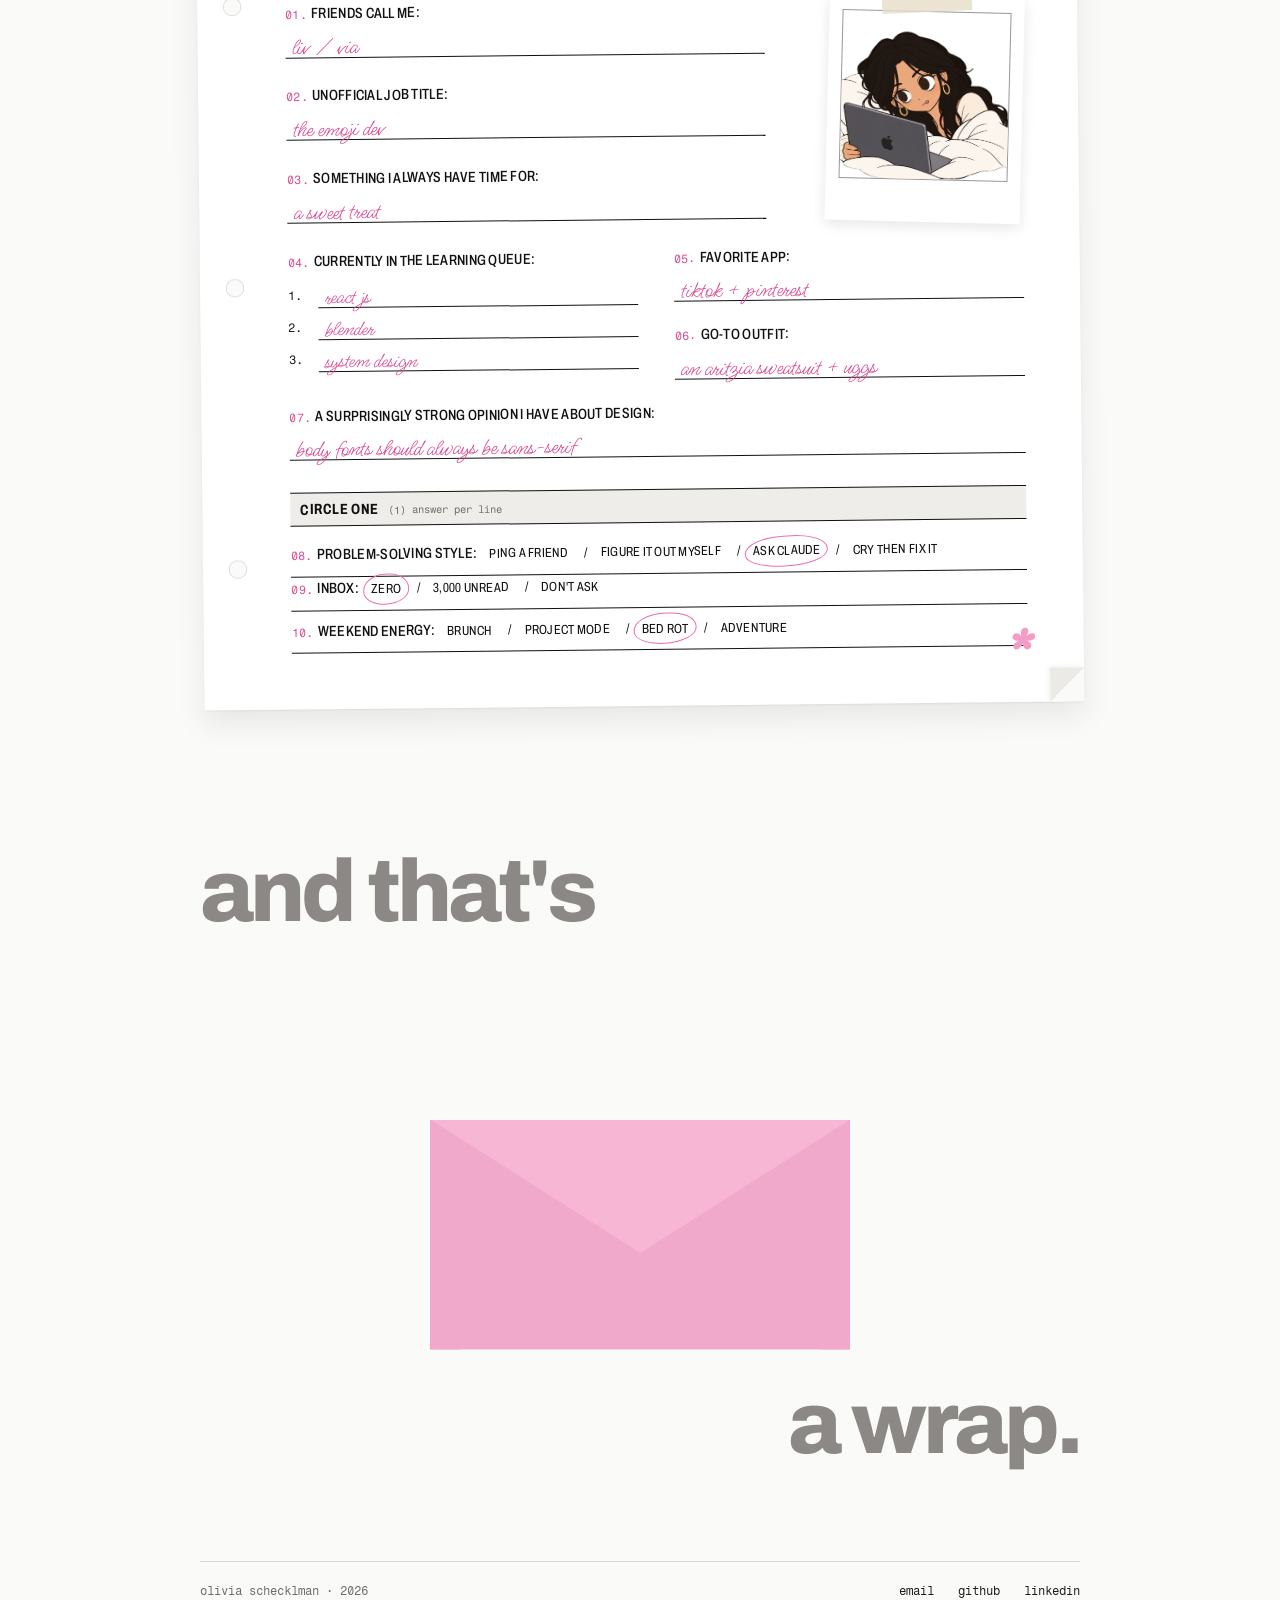
==== commit 928c8e3b: "Added a Dungeon of Agents project page and pointed its show & tell card at it." ====
--- a/index.html
+++ b/index.html
@@ -89,13 +89,13 @@
         <article class="project" style="--tilt: -1.5deg">
           <figure class="project-shot">
             <span class="tape" aria-hidden="true"></span>
-            <img class="thumb" src="images/dungeon-of-agents.webp" alt="Dungeon of Agents: a hooded figure in a dim stone dungeon room, with a red banner reading 1 agent awaiting you" />
+            <a href="projects/dungeon-of-agents.html"><img class="thumb" src="images/dungeon-of-agents.webp" alt="Dungeon of Agents: a hooded figure in a dim stone dungeon room, with a red banner reading 1 agent awaiting you" /></a>
           </figure>
           <div class="project-info">
             <span class="project-num">#01</span>
             <h3>Dungeon of Agents</h3>
             <p class="meta">C# · Godot 4 · .NET 8 · Claude Code</p>
-            <a href="https://github.com/livscheck/dungeon-of-agents" class="pill" target="_blank" rel="noopener">explore →</a>
+            <a href="projects/dungeon-of-agents.html" class="pill">explore →</a>
           </div>
         </article>
 
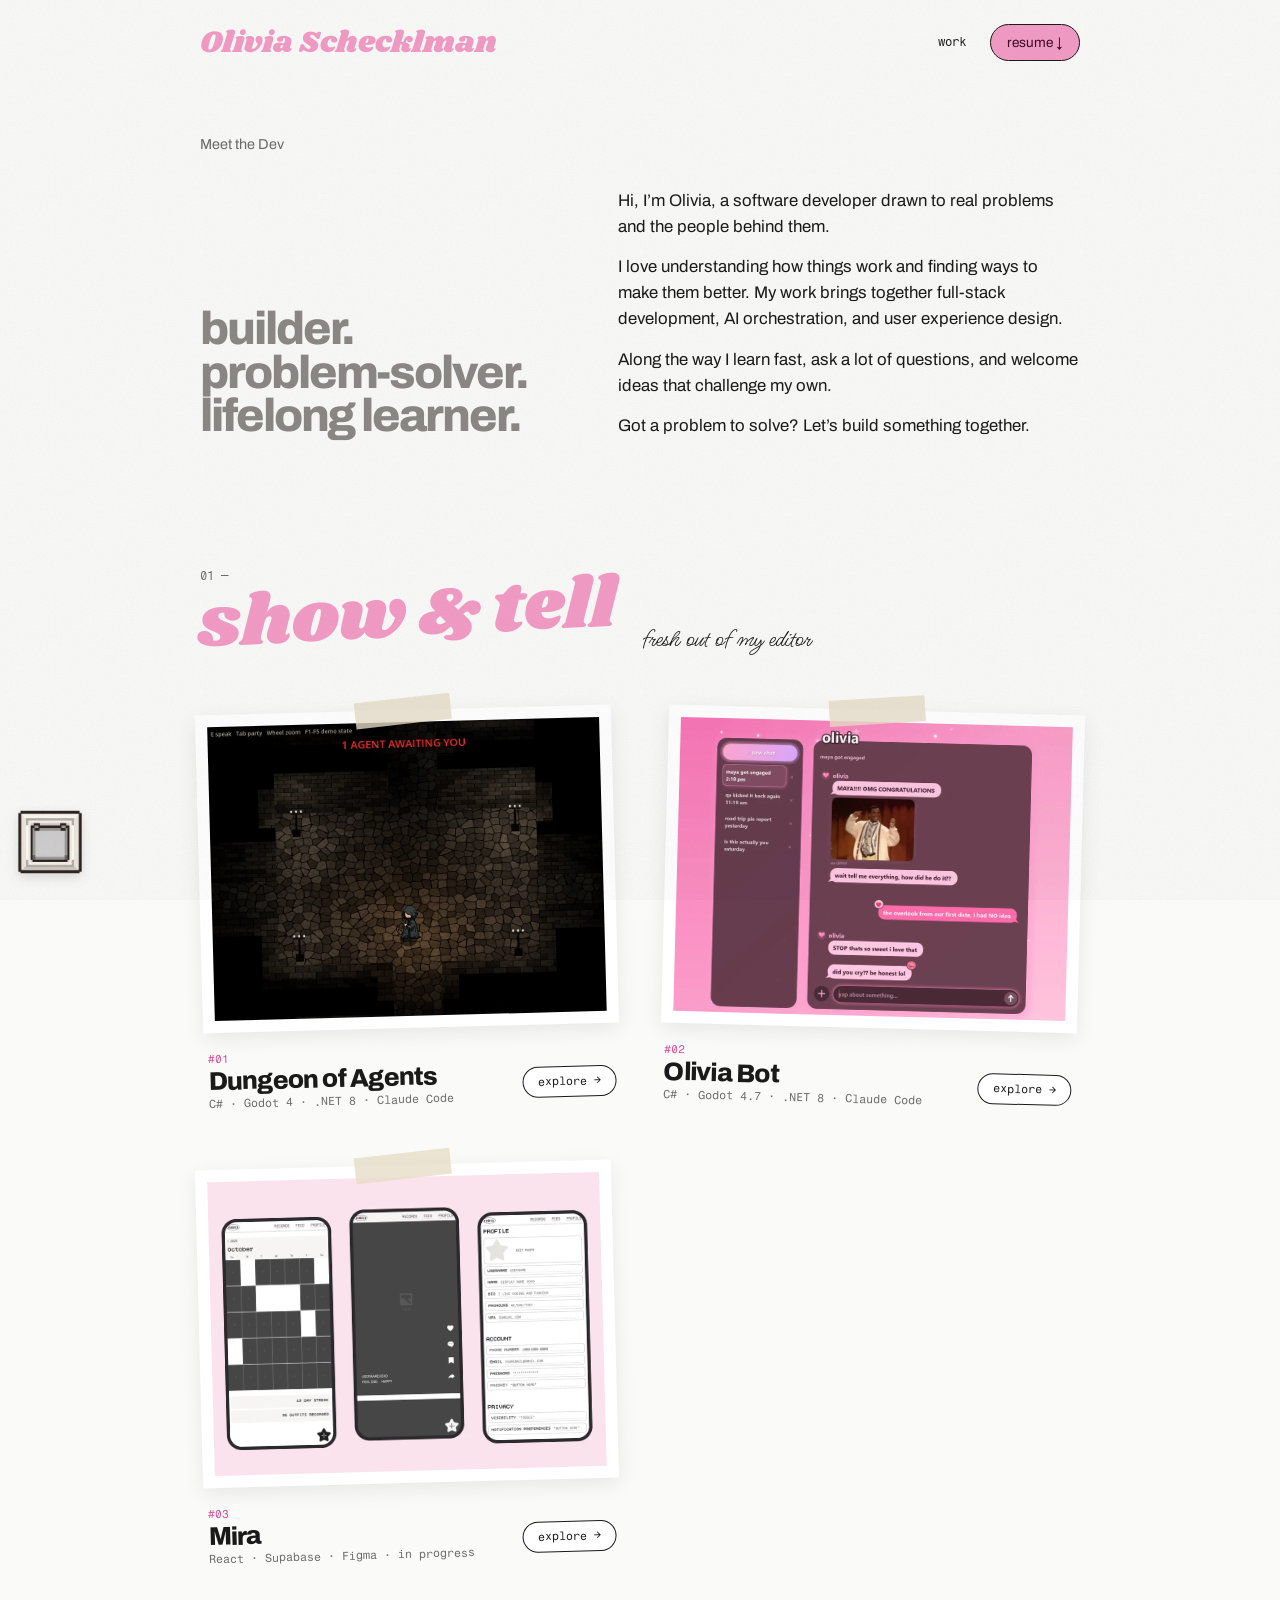
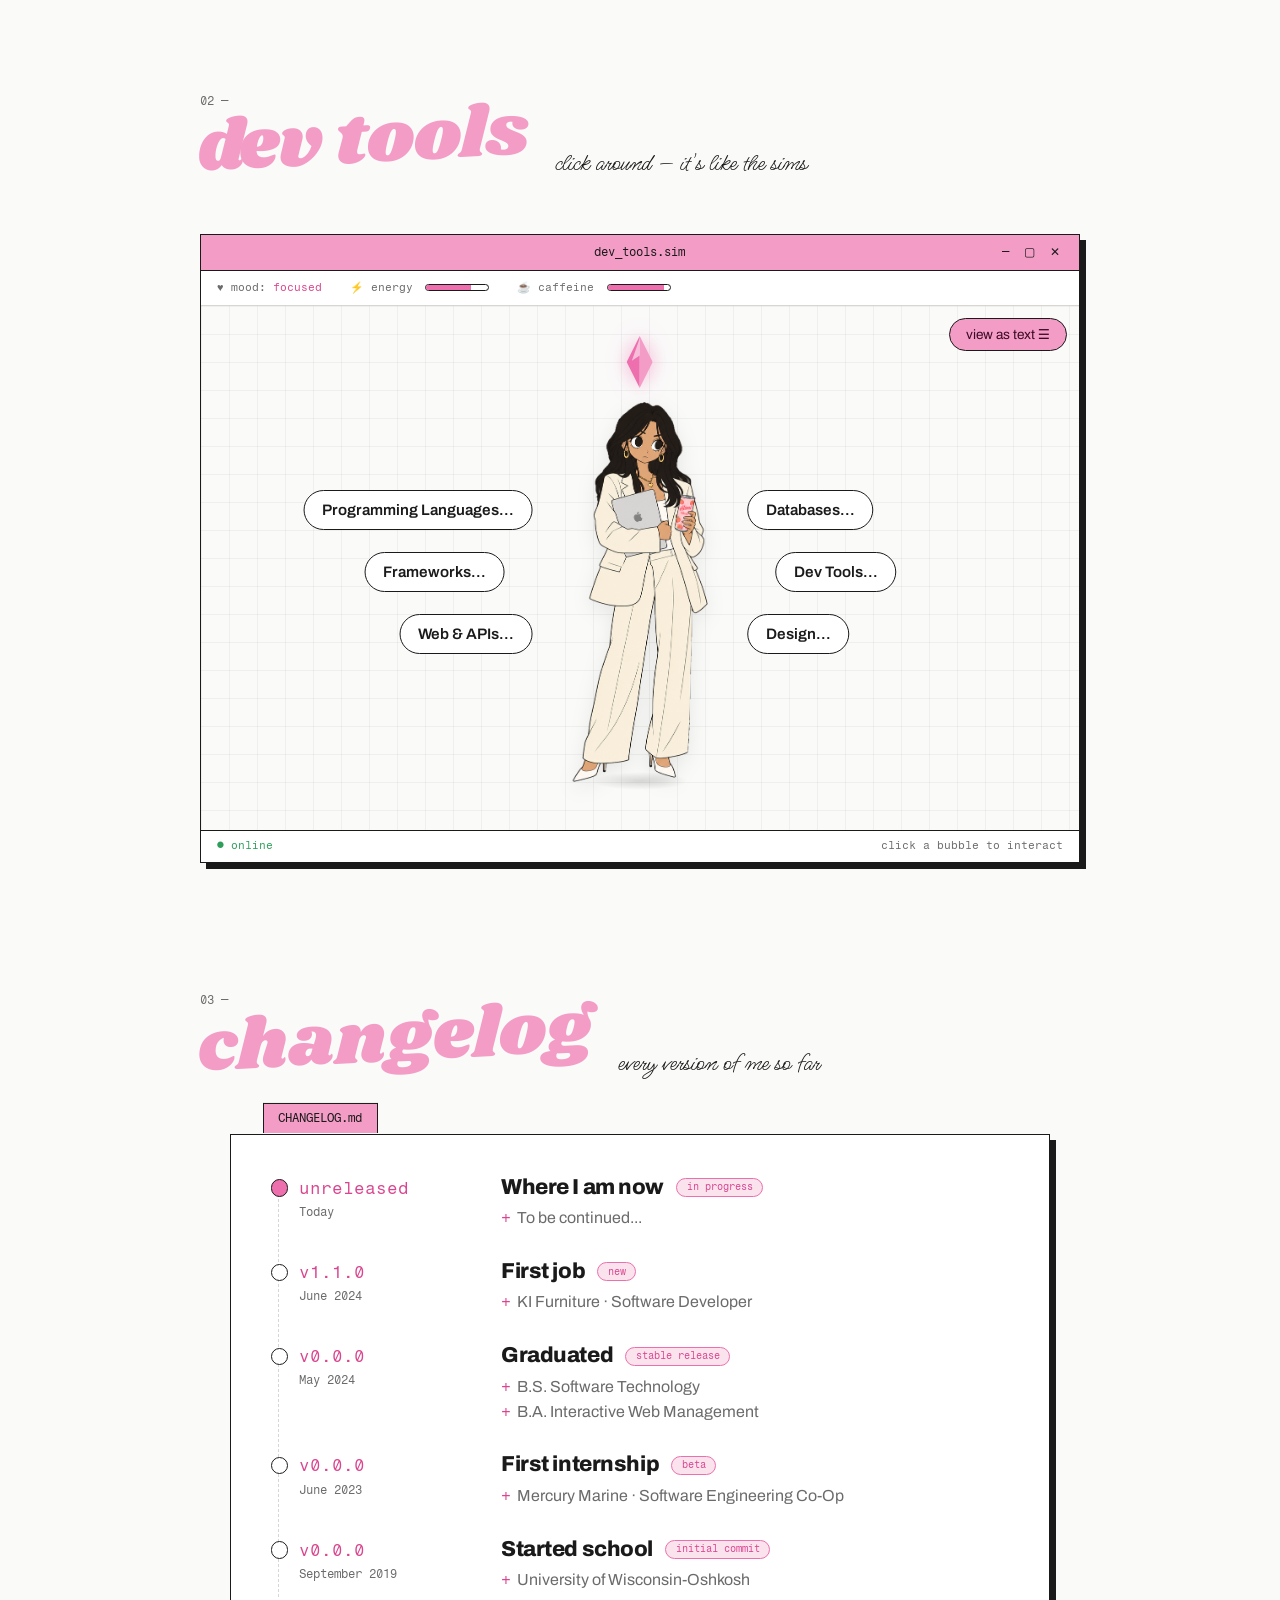
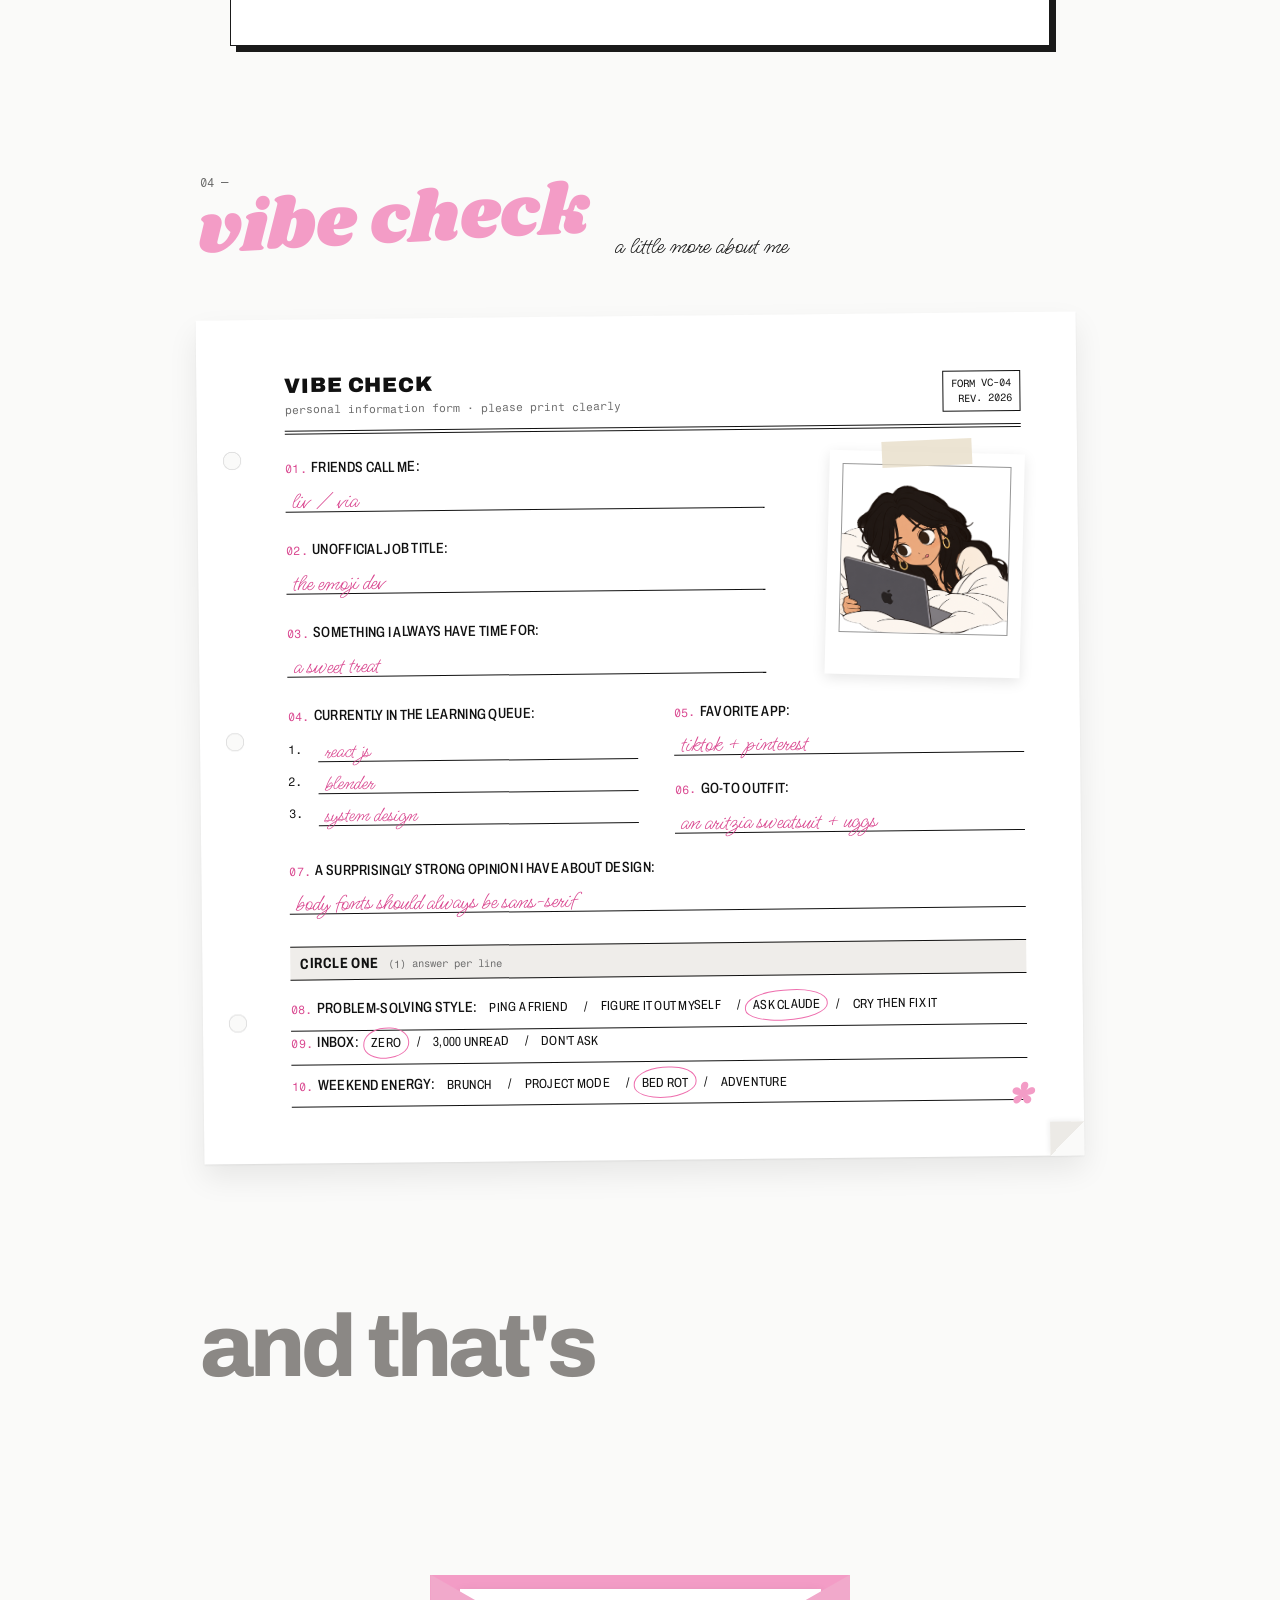
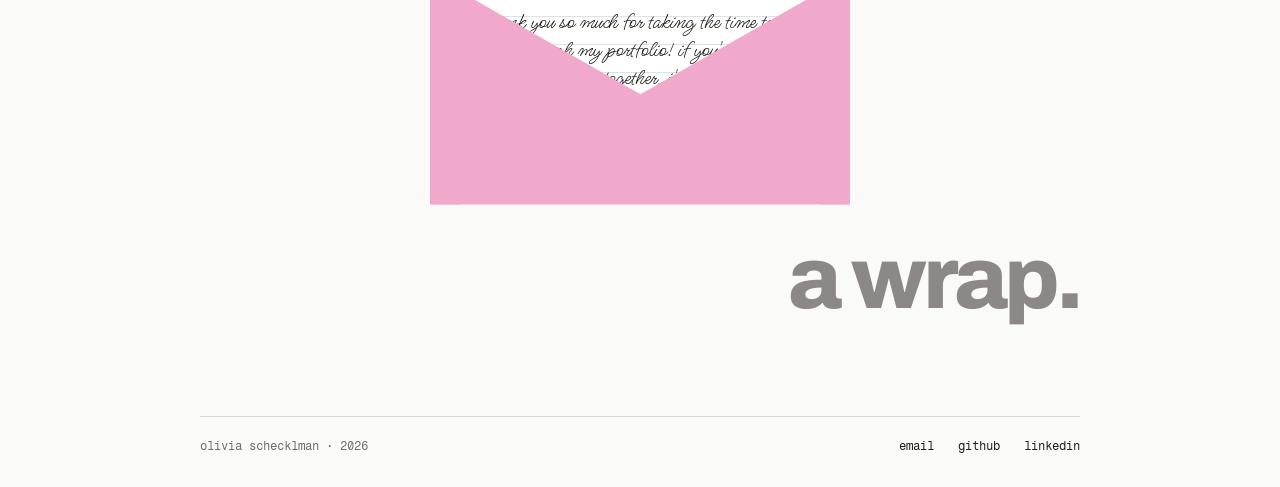
==== commit 5f7faa5a: "Added a Mira project page and a show & tell card for it." ====
--- a/index.html
+++ b/index.html
@@ -111,6 +111,18 @@
             <a href="projects/olivia-bot.html" class="pill">explore →</a>
           </div>
         </article>
+        <article class="project" style="--tilt: -1.5deg">
+          <figure class="project-shot">
+            <span class="tape" aria-hidden="true"></span>
+            <a href="projects/mira.html"><img class="thumb" src="images/mira-app.webp" alt="Mira: three phone screens showing an outfit calendar, an outfit post and an edit profile page" /></a>
+          </figure>
+          <div class="project-info">
+            <span class="project-num">#03</span>
+            <h3>Mira</h3>
+            <p class="meta">React · Supabase · Figma · in progress</p>
+            <a href="projects/mira.html" class="pill">explore →</a>
+          </div>
+        </article>
       </div>
     </section>
 
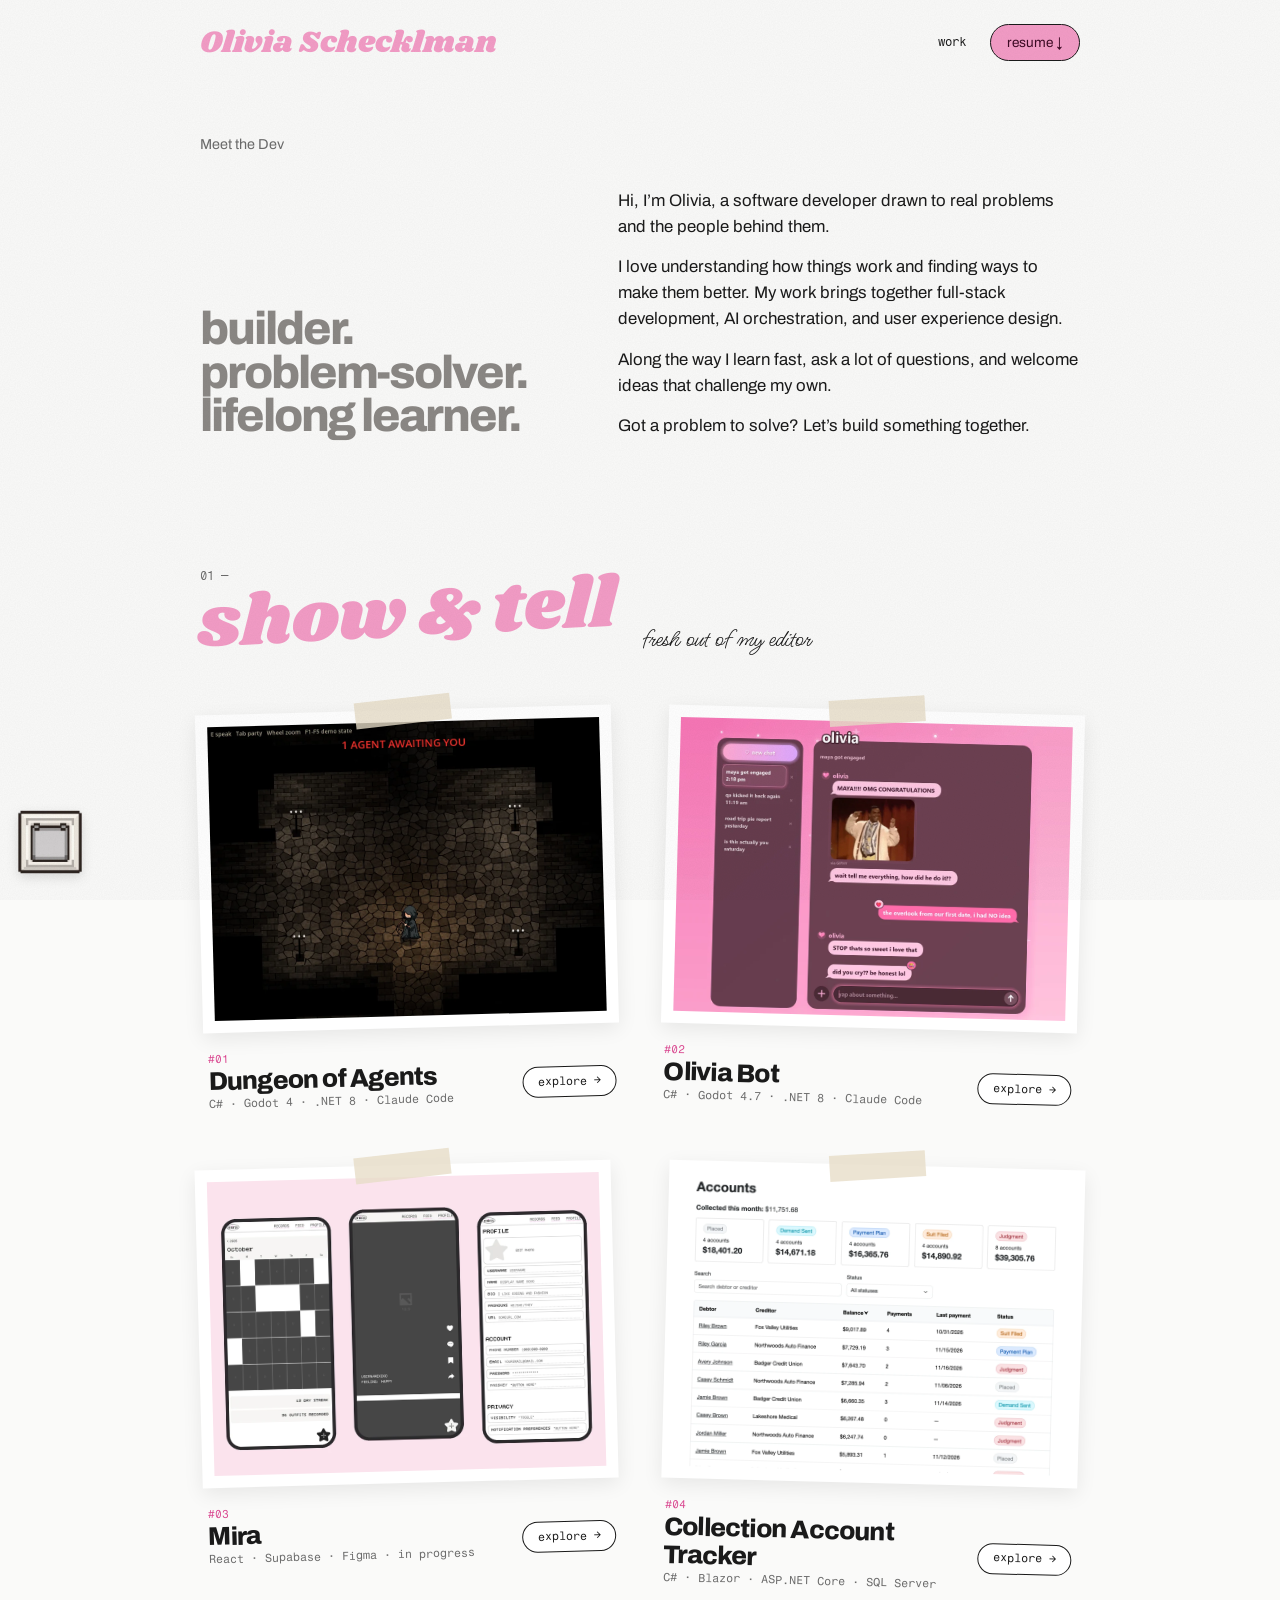
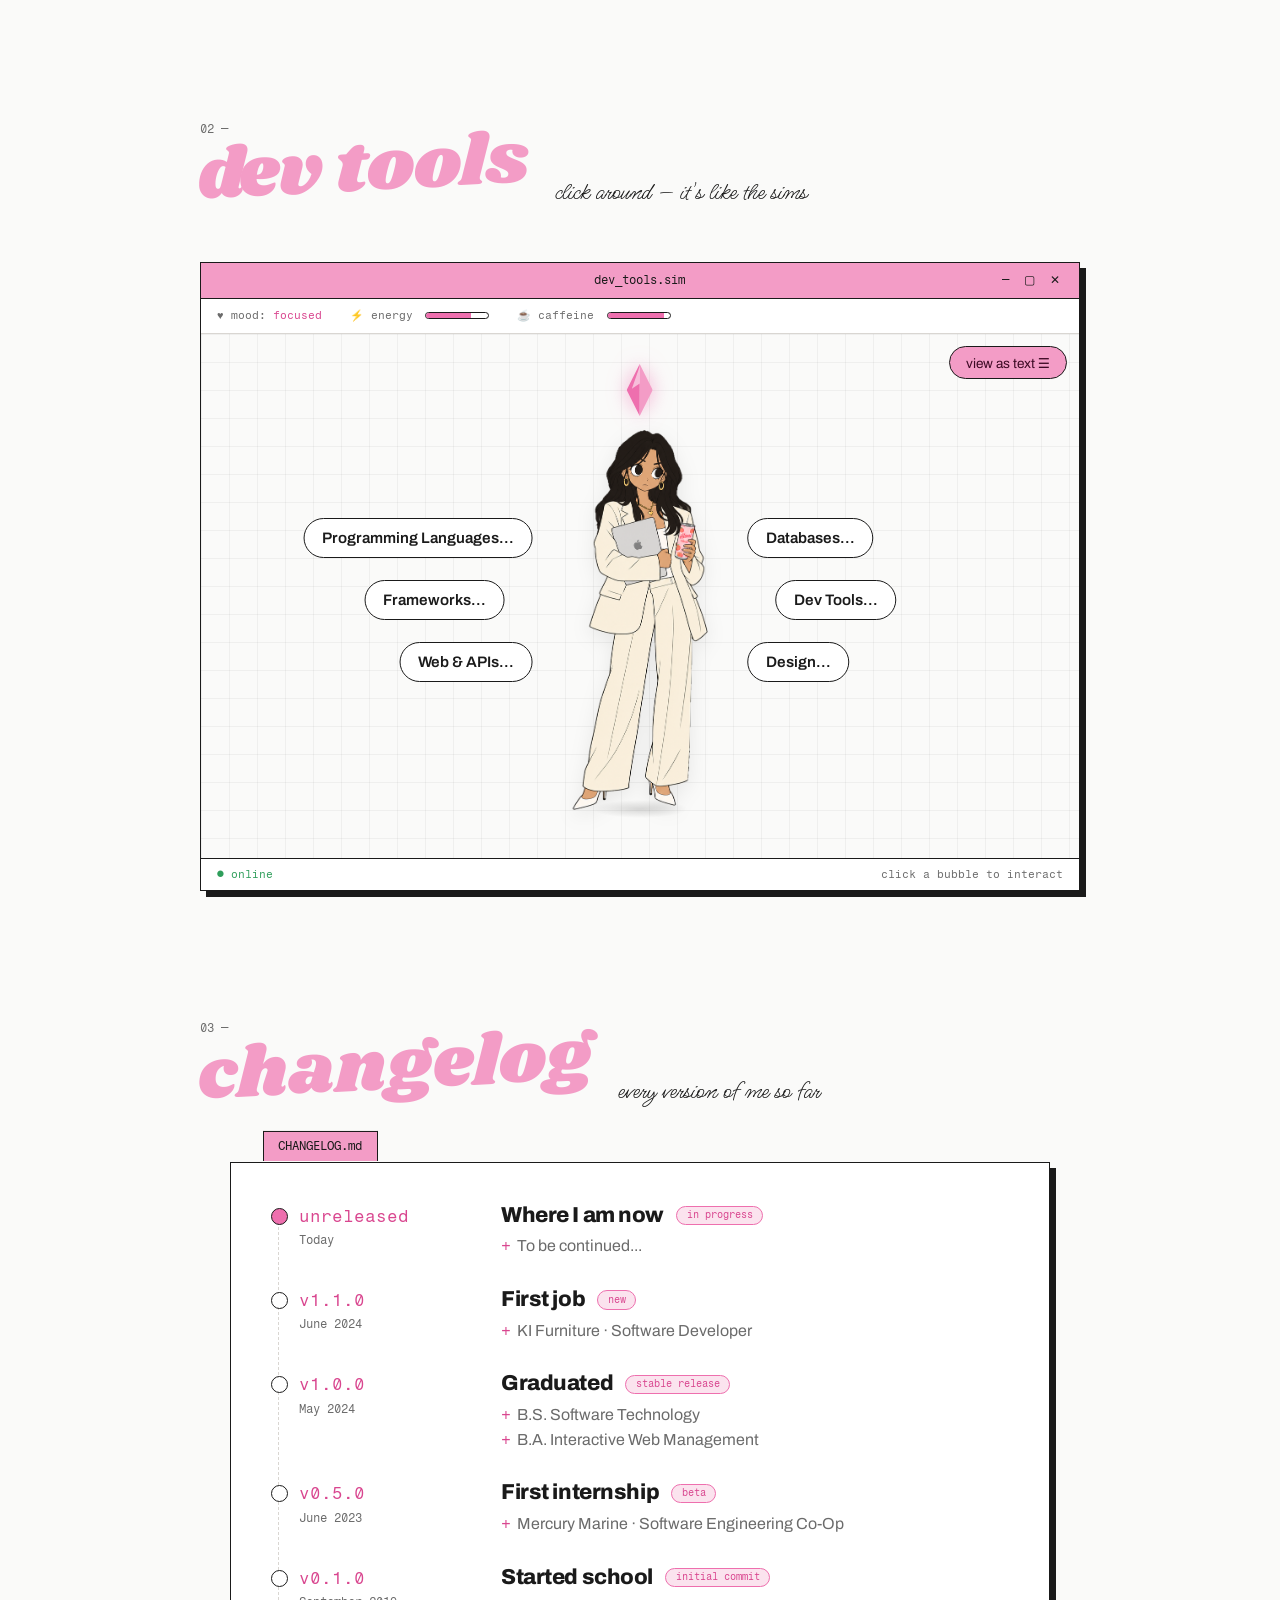
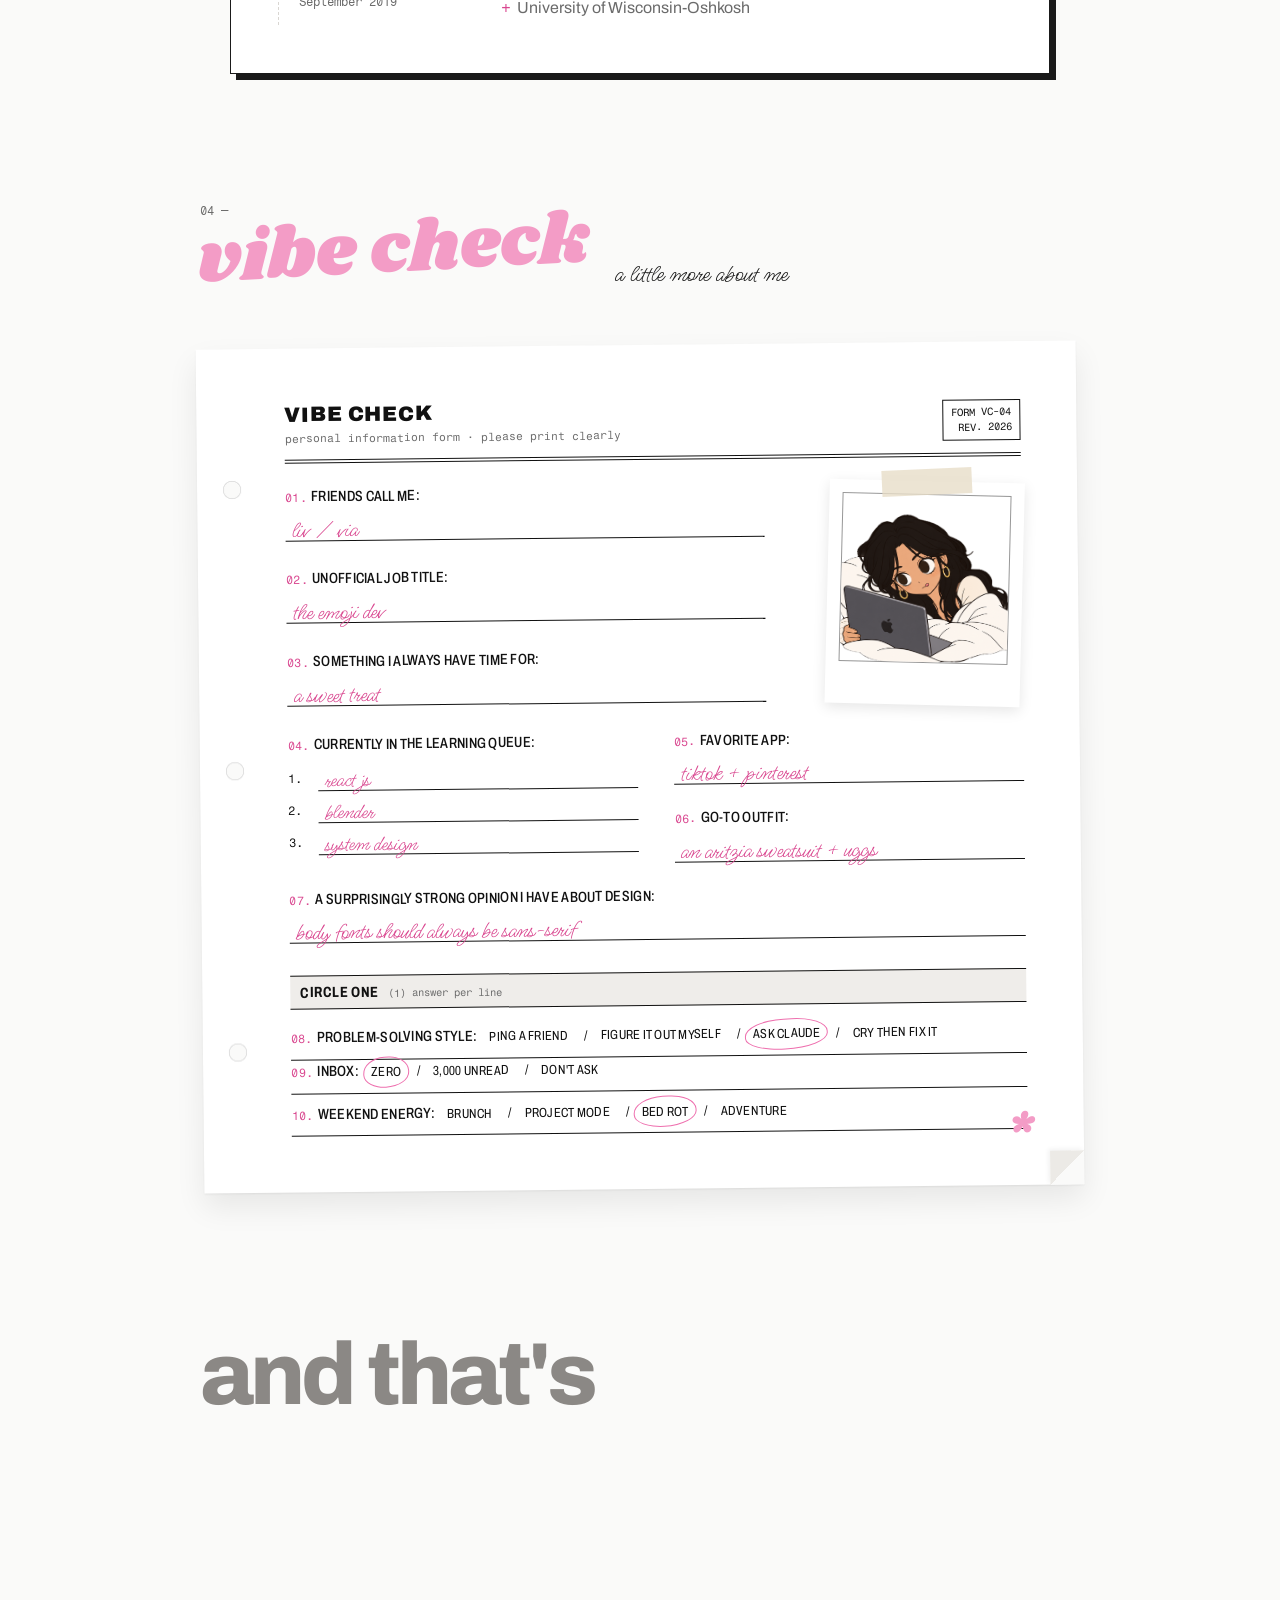
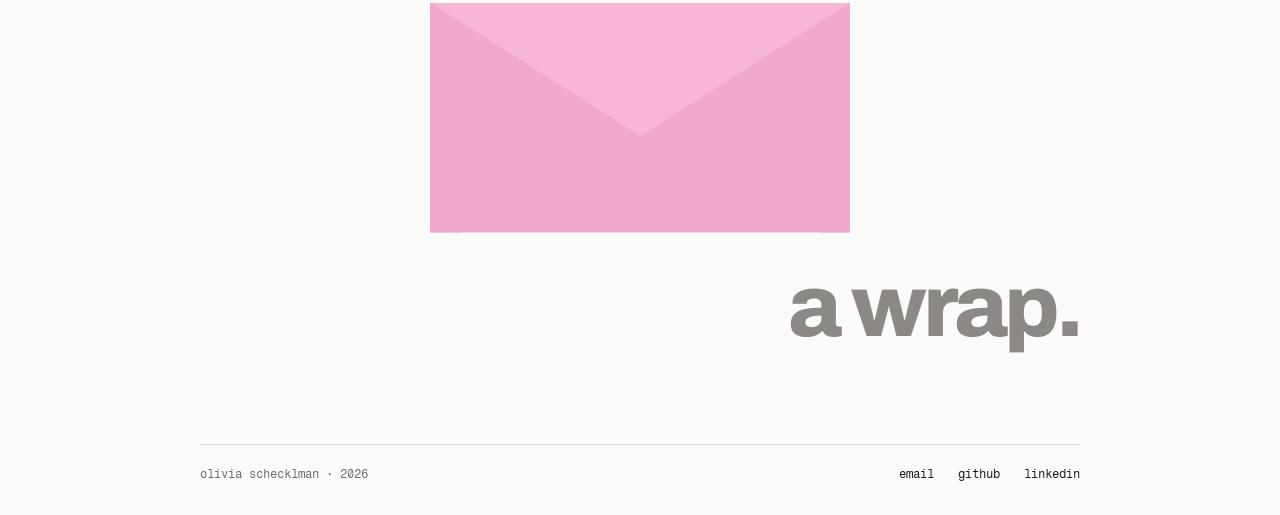
==== commit e89d0e86: "Added a Collection Account Tracker project page and a show & tell card for it." ====
--- a/index.html
+++ b/index.html
@@ -123,6 +123,18 @@
             <a href="projects/mira.html" class="pill">explore →</a>
           </div>
         </article>
+        <article class="project" style="--tilt: 1.5deg">
+          <figure class="project-shot">
+            <span class="tape" aria-hidden="true"></span>
+            <a href="projects/collection-account-tracker.html"><img class="thumb" src="images/collection-account-tracker/thumb.webp" alt="Collection Account Tracker: an accounts page with color-coded status cards, a search box and a sortable list of debts" /></a>
+          </figure>
+          <div class="project-info">
+            <span class="project-num">#04</span>
+            <h3>Collection Account Tracker</h3>
+            <p class="meta">C# · Blazor · ASP.NET Core · SQL Server</p>
+            <a href="projects/collection-account-tracker.html" class="pill">explore →</a>
+          </div>
+        </article>
       </div>
     </section>
 
